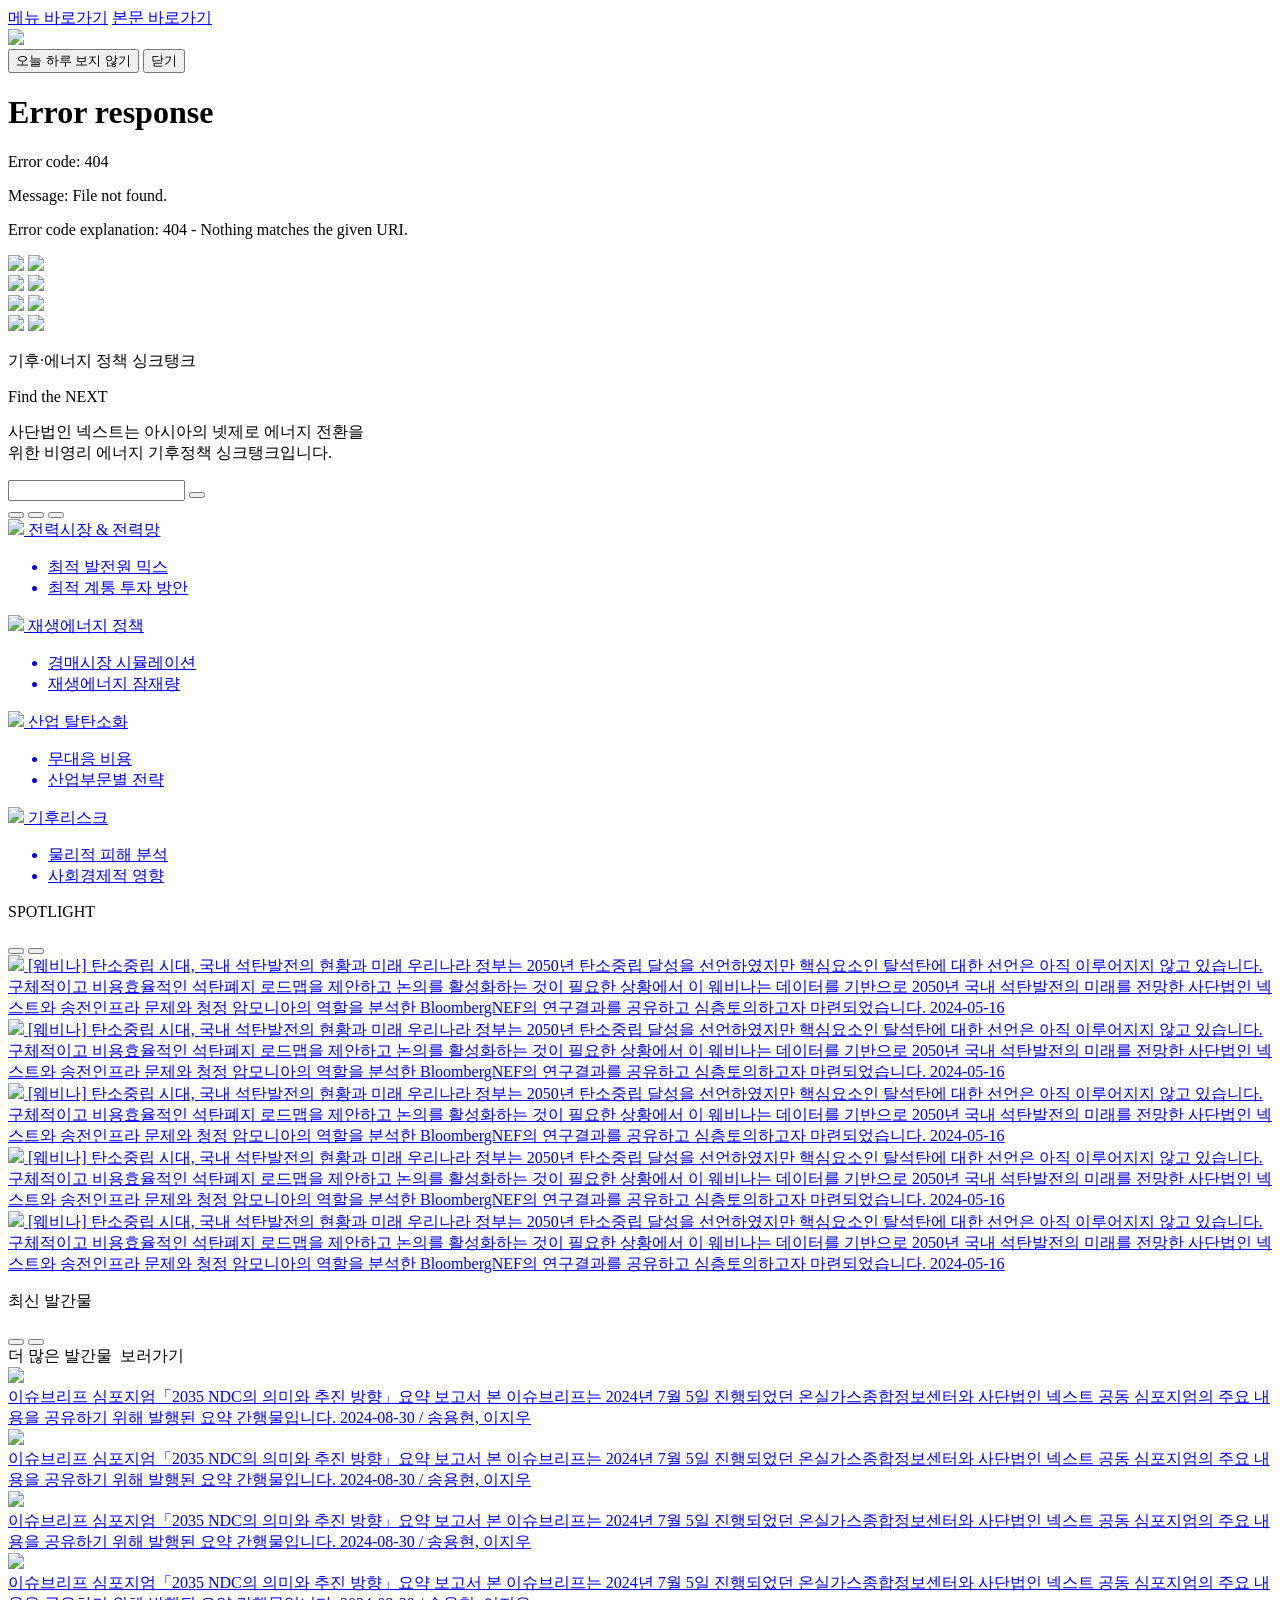
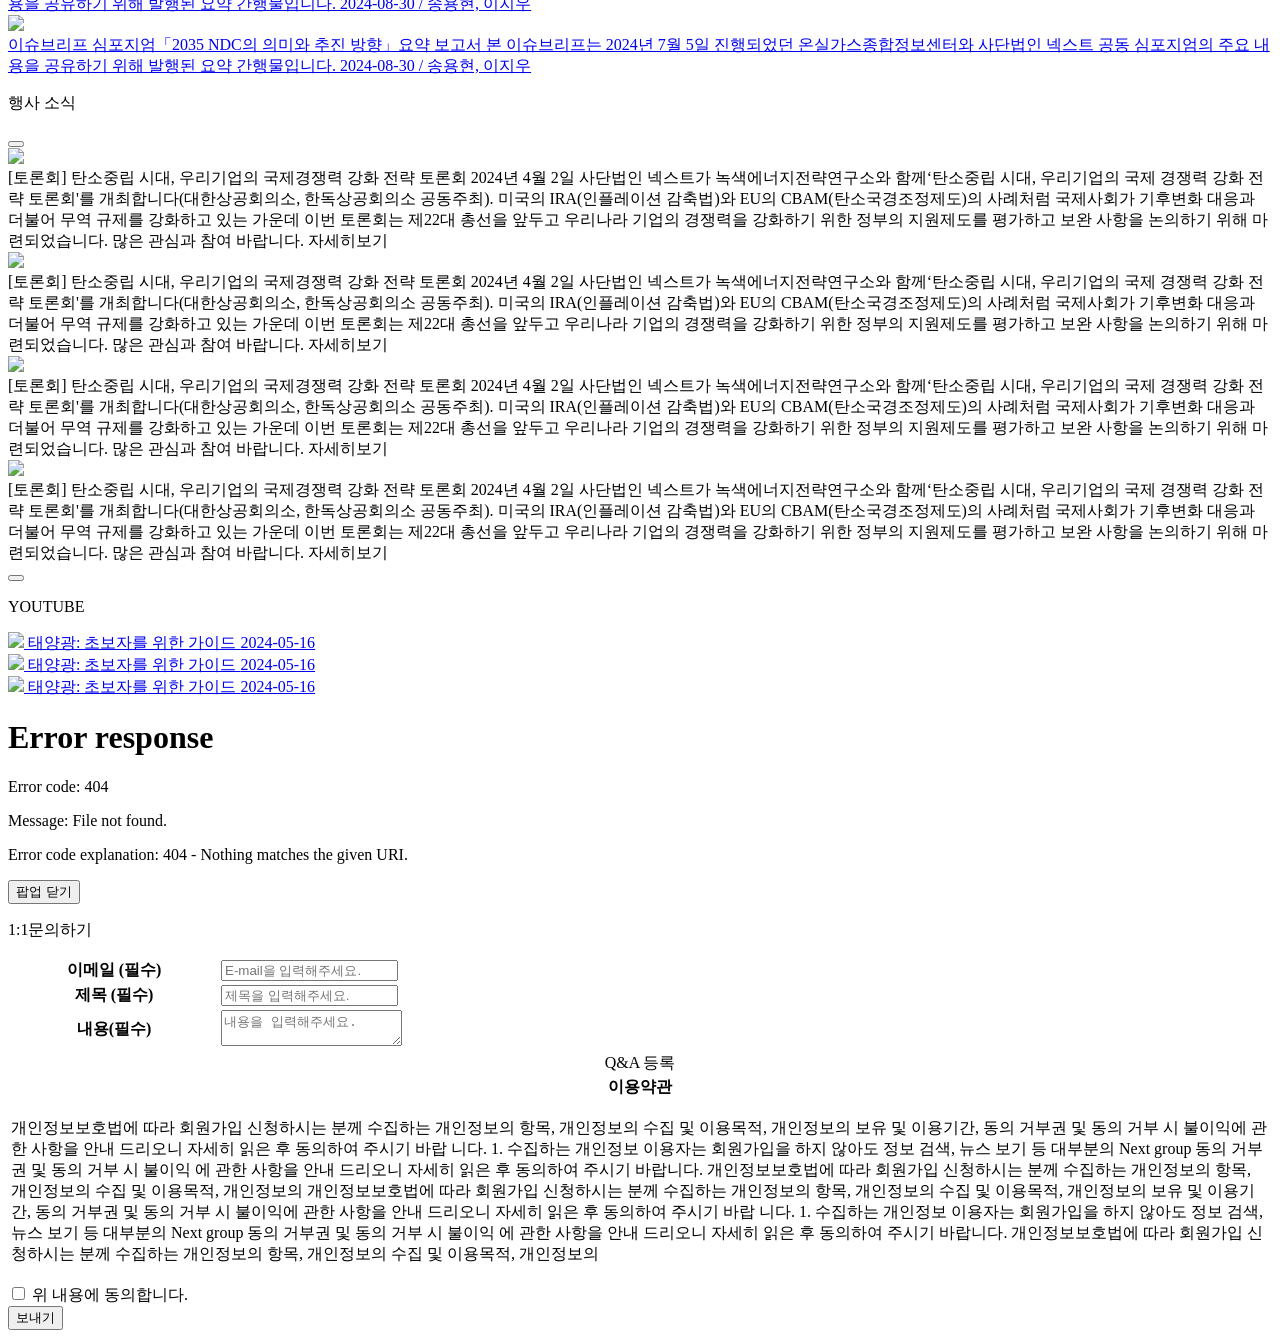
==== index.html @ f6d380c7 "스크립트 정리" ====
<!DOCTYPE html>
<html lang="ko">
<head>
    <meta charset="UTF-8">
    <meta http-equiv="X-UA-Compatible" content="IE=edge">
    <meta name="format-detection" content="telephone=no, email=no, address=no">
    <meta name="viewport" content="user-scalable=no, width=device-width, initial-scale=1.0">
    <title>용인문화원</title>
    <link type="text/css" rel="stylesheet" href="././resource/css/ux-common.css">
    
    
</head>
<body>
    <div class="wrap">
      <div class="bg"></div>
        <!-- skipNavigation -->
        <div id="skipNavigation" title="스킵내비게이션">
            <a href="#nav">메뉴 바로가기</a>
            <a href="#">본문 바로가기</a>
        </div>
        <!-- //skipNavigation -->



        <div class="main_popup">
            <div class="layer_cont">
              <div class="img-wrap">
                <a href="https://www.naver.com/" target="_blank">
                    <img src="./resource/image/main/main_pop.png">
                </a>
              </div>
              <div class="btn-wrap bg-white d-flex align-center justify-between">
                <!-- 오늘 하루 보지 않기 --->
                <button class="btn_today_close"><span>오늘 하루 보지 않기</span></button>
                
                <!-- 그냥 닫기 --->
                <button class="btn_close">닫기</button>
              </div>
            </div>
          </div>
        
        
       

        <!--//popup-->

        <!-- header -->
        <header class="header"></header>
        
        <!-- //header -->
        <!-- container -->
        <div class="container">
          
            <section class="main-sec se1">
                <div class="mainVisual">

                  <div class="mainSwiper swiper-container">
                    <div class="swiper-wrapper">
                        <div class="swiper-slide">
                          <span class="img-wrap">
                            <img class="pc cover" src="./resource/image/main/main_01.jpg">
                            <img class="mo cover" src="./resource/image/main/mo-main_01.jpg">
                          </span>
                        </div>
                        <div class="swiper-slide">
                          <span class="img-wrap">
                            <img class="pc cover" src="./resource/image/main/main_02.jpg">
                            <img class="mo cover" src="./resource/image/main/mo-main_02.jpg">
                          </span>
                        </div>
                        <div class="swiper-slide">
                          <span class="img-wrap">
                            <img class="pc cover" src="./resource/image/main/main_01.jpg">
                            <img class="mo cover" src="./resource/image/main/mo-main_01.jpg">
                          </span>
                        </div>
                        <div class="swiper-slide">
                          <span class="img-wrap">
                            <img class="pc cover" src="./resource/image/main/main_02.jpg">
                            <img class="mo cover" src="./resource/image/main/mo-main_02.jpg">
                          </span>
                        </div>
                    </div>
                    

                    <div class="searchANDcontrol">
                      <div class="inner">

                        <div class="txt-wrap">
                          <p class="sub-tit">기후·에너지 정책 싱크탱크</p>
                          <p class="tit">Find the NEXT</p>
                          <p class="txt">사단법인 넥스트는 아시아의 넷제로 에너지 전환을<br>
                            위한
                             비영리 에너지 기후정책 싱크탱크입니다.</p>
                        </div>


                        <div class="sch-bar">
                          <input type="text" class="search-input">
                          <button class="search-button"></button>
                        </div>

                        <div class="control-container">
                          <!-- Pagination Bullets -->
                          <div class="swiper-pagination"></div>

                          <button class="nav-button prev"></button>
                          <button class="play-pause-button"></button>
                          <button class="nav-button next"></button>
                        </div>
                      </div>
                    </div>

                    
                  </div>
        
                    <!-- //Swiper -->
                </div>

                <div class="se1__menu">
                  <div class="se1__menuSwiper swiper-container">
                    <div class="swiper-wrapper">
                        <div class="swiper-slide">
                          <a href="./sub/research/topic-power.html" class="item">
                            <span class="icon">
                              <img src="./resource/image/main/se1__menu01.svg">
                            </span>
                            <span class="txt">전력시장 & 전력망</span>
                            <ul class="tags">
                              <li>최적 발전원 믹스</li>
                              <li>최적 계통 투자 방안</li>
                            </ul>
                          </a>
                        </div>
                        <div class="swiper-slide">
                          <a href="./sub/research/topic-reprod.html" class="item">
                            <span class="icon">
                              <img src="./resource/image/main/se1__menu02.svg">
                            </span>
                            <span class="txt">재생에너지 정책</span>
                            <ul class="tags">
                              <li>경매시장 시뮬레이션</li>
                              <li>재생에너지 잠재량</li>
                            </ul>
                          </a>
                        </div>
                        <div class="swiper-slide">
                          <a href="./sub/research/topic-industry.html
                          " class="item">
                            <span class="icon">
                              <img src="./resource/image/main/se1__menu03.svg">
                            </span>
                            <span class="txt">산업 탈탄소화</span>
                            <ul class="tags">
                              <li>무대응 비용</li>
                              <li>산업부문별 전략</li>
                            </ul>
                          </a>
                        </div>
                        <div class="swiper-slide">
                          <a href="./sub/research/topic-climate.html" class="item">
                            <span class="icon">
                              <img src="./resource/image/main/se1__menu04.svg">
                            </span>
                            <span class="txt">기후리스크</span>
                            <ul class="tags">
                              <li>물리적 피해 분석</li>
                              <li>사회경제적 영향</li>
                            </ul>
                          </a>
                        </div>
                    </div>
                    <div class="swiper-pagination"></div>
                  </div>
                </div>

            </section>


            <section class="main-sec se2">
              <div class="se2__inner">
                <div class="se2__top">
                  <p class="tit">SPOTLIGHT</p>
                  <div class="btn_wrap">
                    <button class="nav-button prev"></button>
                    <button class="nav-button next"></button>
                  </div>
                </div>
                <div class="se2__bottom">
                  <div class="se2__bottomSwiper swiper-container">
                    <div class="swiper-wrapper">
                        <div class="swiper-slide">
                          <a href="javascript:void(0)" class="item">
                            <span class="img-wrap">
                              <img src="./resource/image/main/se3_bottomSwiper01.png">
                            </span>
                            <span class="tit">
                              [웨비나] 탄소중립 시대, 국내 석탄발전의 현황과 미래
                            </span>
                            <span class="txt">
                              우리나라 정부는 2050년 탄소중립 달성을 선언하였지만 핵심요소인 탈석탄에 대한 선언은 아직 이루어지지 않고 있습니다. 구체적이고 비용효율적인 석탄폐지 로드맵을 제안하고 논의를 활성화하는 것이 필요한 상황에서 이 웨비나는 데이터를 기반으로 2050년 국내 석탄발전의 미래를 전망한 사단법인 넥스트와 송전인프라 문제와 청정 암모니아의 역할을 분석한 BloombergNEF의 연구결과를 공유하고 심층토의하고자 마련되었습니다.
                            </span>
                            <span class="date">
                              2024-05-16
                            </span>
                          </a>
                        </div>
                        <div class="swiper-slide">
                          <a href="javascript:void(0)" class="item">
                            <span class="img-wrap">
                              <img src="./resource/image/main/se3_bottomSwiper02.png">
                            </span>
                            <span class="tit">
                              [웨비나] 탄소중립 시대, 국내 석탄발전의 현황과 미래
                            </span>
                            <span class="txt">
                              우리나라 정부는 2050년 탄소중립 달성을 선언하였지만 핵심요소인 탈석탄에 대한 선언은 아직 이루어지지 않고 있습니다. 구체적이고 비용효율적인 석탄폐지 로드맵을 제안하고 논의를 활성화하는 것이 필요한 상황에서 이 웨비나는 데이터를 기반으로 2050년 국내 석탄발전의 미래를 전망한 사단법인 넥스트와 송전인프라 문제와 청정 암모니아의 역할을 분석한 BloombergNEF의 연구결과를 공유하고 심층토의하고자 마련되었습니다.
                            </span>
                            <span class="date">
                              2024-05-16
                            </span>
                          </a>
                        </div>
                        <div class="swiper-slide">
                          <a href="javascript:void(0)" class="item">
                            <span class="img-wrap">
                              <img src="./resource/image/main/se3_bottomSwiper03.png">
                            </span>
                            <span class="tit">
                              [웨비나] 탄소중립 시대, 국내 석탄발전의 현황과 미래
                            </span>
                            <span class="txt">
                              우리나라 정부는 2050년 탄소중립 달성을 선언하였지만 핵심요소인 탈석탄에 대한 선언은 아직 이루어지지 않고 있습니다. 구체적이고 비용효율적인 석탄폐지 로드맵을 제안하고 논의를 활성화하는 것이 필요한 상황에서 이 웨비나는 데이터를 기반으로 2050년 국내 석탄발전의 미래를 전망한 사단법인 넥스트와 송전인프라 문제와 청정 암모니아의 역할을 분석한 BloombergNEF의 연구결과를 공유하고 심층토의하고자 마련되었습니다.
                            </span>
                            <span class="date">
                              2024-05-16
                            </span>
                          </a>
                        </div>
                        <div class="swiper-slide">
                          <a href="javascript:void(0)" class="item">
                            <span class="img-wrap">
                              <img src="./resource/image/main/se3_bottomSwiper04.png">
                            </span>
                            <span class="tit">
                              [웨비나] 탄소중립 시대, 국내 석탄발전의 현황과 미래
                            </span>
                            <span class="txt">
                              우리나라 정부는 2050년 탄소중립 달성을 선언하였지만 핵심요소인 탈석탄에 대한 선언은 아직 이루어지지 않고 있습니다. 구체적이고 비용효율적인 석탄폐지 로드맵을 제안하고 논의를 활성화하는 것이 필요한 상황에서 이 웨비나는 데이터를 기반으로 2050년 국내 석탄발전의 미래를 전망한 사단법인 넥스트와 송전인프라 문제와 청정 암모니아의 역할을 분석한 BloombergNEF의 연구결과를 공유하고 심층토의하고자 마련되었습니다.
                            </span>
                            <span class="date">
                              2024-05-16
                            </span>
                          </a>
                        </div>
                        <div class="swiper-slide">
                          <a href="javascript:void(0)" class="item">
                            <span class="img-wrap">
                              <img src="./resource/image/main/se3_bottomSwiper01.png">
                            </span>
                            <span class="tit">
                              [웨비나] 탄소중립 시대, 국내 석탄발전의 현황과 미래
                            </span>
                            <span class="txt">
                              우리나라 정부는 2050년 탄소중립 달성을 선언하였지만 핵심요소인 탈석탄에 대한 선언은 아직 이루어지지 않고 있습니다. 구체적이고 비용효율적인 석탄폐지 로드맵을 제안하고 논의를 활성화하는 것이 필요한 상황에서 이 웨비나는 데이터를 기반으로 2050년 국내 석탄발전의 미래를 전망한 사단법인 넥스트와 송전인프라 문제와 청정 암모니아의 역할을 분석한 BloombergNEF의 연구결과를 공유하고 심층토의하고자 마련되었습니다.
                            </span>
                            <span class="date">
                              2024-05-16
                            </span>
                          </a>
                        </div>
                    </div>
            
                    <!-- Pagination Bullets -->
                    <div class="swiper-scrollbar"></div>
                  </div>
                </div>
              </div>
            </section>

            
            <section class="main-sec se3">
              <div class="se3__inner">
                <div class="se3__left">
                  <p class="tit">최신 발간물</p>
                  <div class="btn_wrap">
                    <button class="nav-button prev"></button>
                    <button class="nav-button next"></button>
                  </div>
                  <a class="link">더 많은 발간물  보러가기</a>

                </div>
                <div class="se3__right">
                  <div class="se3__rightSwiper swiper-container">
                    <div class="swiper-wrapper">
                        <div class="swiper-slide">
                          <a href="javascript:void(0)" class="item">
                            <div class="swiper-left">
                              <span class="img-wrap">
                                <img src="resource/image/main/se2_rightSwiper01.png">
                              </span>
                            </div>
                            <div class="swiper-right">
                              <span class="cate">이슈브리프</span>
                              <span class="tit">심포지엄「2035 NDC의 의미와 추진 방향」요약 보고서</span>
                              <span class="txt">본 이슈브리프는 2024년 7월 5일 진행되었던 온실가스종합정보센터와 사단법인 넥스트 공동 심포지엄의 주요 내용을 공유하기 위해 발행된 요약 간행물입니다.</span>
                              <span class="date">2024-08-30 / 송용현, 이지우</span>
                            </div>
                          </a>
                        </div>
                        <div class="swiper-slide">
                          <a href="javascript:void(0)" class="item">
                            <div class="swiper-left">
                              <span class="img-wrap">
                                <img src="./resource/image/main/se2_rightSwiper02.png">
                              </span>
                            </div>
                            <div class="swiper-right">
                              <span class="cate">이슈브리프</span>
                              <span class="tit">심포지엄「2035 NDC의 의미와 추진 방향」요약 보고서</span>
                              <span class="txt">본 이슈브리프는 2024년 7월 5일 진행되었던 온실가스종합정보센터와 사단법인 넥스트 공동 심포지엄의 주요 내용을 공유하기 위해 발행된 요약 간행물입니다.</span>
                              <span class="date">2024-08-30 / 송용현, 이지우</span>
                            </div>
                          </a>
                        </div>
                        <div class="swiper-slide">
                          <a href="javascript:void(0)" class="item">
                            <div class="swiper-left">
                              <span class="img-wrap">
                                <img src="./resource/image/main/se2_rightSwiper03.png">
                              </span>
                            </div>
                            <div class="swiper-right">
                              <span class="cate">이슈브리프</span>
                              <span class="tit">심포지엄「2035 NDC의 의미와 추진 방향」요약 보고서</span>
                              <span class="txt">본 이슈브리프는 2024년 7월 5일 진행되었던 온실가스종합정보센터와 사단법인 넥스트 공동 심포지엄의 주요 내용을 공유하기 위해 발행된 요약 간행물입니다.</span>
                              <span class="date">2024-08-30 / 송용현, 이지우</span>
                            </div>
                          </a>
                        </div>
                        <div class="swiper-slide">
                          <a href="javascript:void(0)" class="item">
                            <div class="swiper-left">
                              <span class="img-wrap">
                                <img src="./resource/image/main/se2_rightSwiper01.png">
                              </span>
                            </div>
                            <div class="swiper-right">
                              <span class="cate">이슈브리프</span>
                              <span class="tit">심포지엄「2035 NDC의 의미와 추진 방향」요약 보고서</span>
                              <span class="txt">본 이슈브리프는 2024년 7월 5일 진행되었던 온실가스종합정보센터와 사단법인 넥스트 공동 심포지엄의 주요 내용을 공유하기 위해 발행된 요약 간행물입니다.</span>
                              <span class="date">2024-08-30 / 송용현, 이지우</span>
                            </div>
                          </a>
                        </div>
                        <div class="swiper-slide">
                          <a href="javascript:void(0)" class="item">
                            <div class="swiper-left">
                              <span class="img-wrap">
                                <img src="./resource/image/main/se2_rightSwiper02.png">
                              </span>
                            </div>
                            <div class="swiper-right">
                              <span class="cate">이슈브리프</span>
                              <span class="tit">심포지엄「2035 NDC의 의미와 추진 방향」요약 보고서</span>
                              <span class="txt">본 이슈브리프는 2024년 7월 5일 진행되었던 온실가스종합정보센터와 사단법인 넥스트 공동 심포지엄의 주요 내용을 공유하기 위해 발행된 요약 간행물입니다.</span>
                              <span class="date">2024-08-30 / 송용현, 이지우</span>
                            </div>
                          </a>
                        </div>
                    </div>
            
                    <!-- Pagination Bullets -->
                    <div class="swiper-pagination"></div>
            
                    
                    
                  </div>
                </div>
              </div>
            </section>

            

            <section class="main-sec se4">
              <div class="se4__inner">
                <div class="se4__top">
                  <p class="tit">행사 소식</p>
                </div>
                <div class="se4__bottom">
                  <button class="nav-button prev"></button>
                  <div class="se4__bottomSwiper swiper-container">
                    <div class="swiper-wrapper">
                        <div class="swiper-slide">
                          <div class="swiper-left">
                            <span class="img-wrap">
                              <img src="./resource/image/main/se4_leftSwiper01.png">
                            </span>
                          </div>
                          <div class="swiper-right">
                            <a>
                              <span class="tit">
                                [토론회] 탄소중립 시대, 우리기업의 국제경쟁력 강화 전략 토론회
                              </span>
                              <span class="txt">
                                2024년 4월 2일 사단법인 넥스트가 녹색에너지전략연구소와 
    함께‘탄소중립 시대, 우리기업의 국제 경쟁력 강화 전략 토론회'를 개최합니다(대한상공회의소, 한독상공회의소 공동주최). 미국의 IRA(인플레이션 감축법)와 EU의 CBAM(탄소국경조정제도)의 사례처럼 국제사회가 기후변화 대응과 더불어 무역 규제를 강화하고 있는 가운데 이번 토론회는 제22대 총선을 앞두고 우리나라 기업의 경쟁력을 강화하기 위한 정부의 지원제도를 평가하고 보완 사항을 논의하기 위해 마련되었습니다. 많은 관심과 참여 바랍니다.
                              </span>
                              <span class="link">
                                자세히보기
                              </span>
                            </a>
                          </div>
                        </div>
                        <div class="swiper-slide">
                          <div class="swiper-left">
                            <span class="img-wrap">
                              <img src="./resource/image/main/se4_leftSwiper01.png">
                            </span>
                          </div>
                          <div class="swiper-right">
                            <a>
                              <span class="tit">
                                [토론회] 탄소중립 시대, 우리기업의 국제경쟁력 강화 전략 토론회
                              </span>
                              <span class="txt">
                                2024년 4월 2일 사단법인 넥스트가 녹색에너지전략연구소와 
    함께‘탄소중립 시대, 우리기업의 국제 경쟁력 강화 전략 토론회'를 개최합니다(대한상공회의소, 한독상공회의소 공동주최). 미국의 IRA(인플레이션 감축법)와 EU의 CBAM(탄소국경조정제도)의 사례처럼 국제사회가 기후변화 대응과 더불어 무역 규제를 강화하고 있는 가운데 이번 토론회는 제22대 총선을 앞두고 우리나라 기업의 경쟁력을 강화하기 위한 정부의 지원제도를 평가하고 보완 사항을 논의하기 위해 마련되었습니다. 많은 관심과 참여 바랍니다.
                              </span>
                              <span class="link">
                                자세히보기
                              </span>
                            </a>
                          </div>
                        </div>
                        <div class="swiper-slide">
                          <div class="swiper-left">
                            <span class="img-wrap">
                              <img src="./resource/image/main/se4_leftSwiper01.png">
                            </span>
                          </div>
                          <div class="swiper-right">
                            <a>
                              <span class="tit">
                                [토론회] 탄소중립 시대, 우리기업의 국제경쟁력 강화 전략 토론회
                              </span>
                              <span class="txt">
                                2024년 4월 2일 사단법인 넥스트가 녹색에너지전략연구소와 
    함께‘탄소중립 시대, 우리기업의 국제 경쟁력 강화 전략 토론회'를 개최합니다(대한상공회의소, 한독상공회의소 공동주최). 미국의 IRA(인플레이션 감축법)와 EU의 CBAM(탄소국경조정제도)의 사례처럼 국제사회가 기후변화 대응과 더불어 무역 규제를 강화하고 있는 가운데 이번 토론회는 제22대 총선을 앞두고 우리나라 기업의 경쟁력을 강화하기 위한 정부의 지원제도를 평가하고 보완 사항을 논의하기 위해 마련되었습니다. 많은 관심과 참여 바랍니다.
                              </span>
                              <span class="link">
                                자세히보기
                              </span>
                            </a>
                          </div>
                        </div>
                        <div class="swiper-slide">
                          <div class="swiper-left">
                            <span class="img-wrap">
                              <img src="./resource/image/main/se4_leftSwiper01.png">
                            </span>
                          </div>
                          <div class="swiper-right">
                            <a>
                              <span class="tit">
                                [토론회] 탄소중립 시대, 우리기업의 국제경쟁력 강화 전략 토론회
                              </span>
                              <span class="txt">
                                2024년 4월 2일 사단법인 넥스트가 녹색에너지전략연구소와 
    함께‘탄소중립 시대, 우리기업의 국제 경쟁력 강화 전략 토론회'를 개최합니다(대한상공회의소, 한독상공회의소 공동주최). 미국의 IRA(인플레이션 감축법)와 EU의 CBAM(탄소국경조정제도)의 사례처럼 국제사회가 기후변화 대응과 더불어 무역 규제를 강화하고 있는 가운데 이번 토론회는 제22대 총선을 앞두고 우리나라 기업의 경쟁력을 강화하기 위한 정부의 지원제도를 평가하고 보완 사항을 논의하기 위해 마련되었습니다. 많은 관심과 참여 바랍니다.
                              </span>
                              <span class="link">
                                자세히보기
                              </span>
                            </a>
                          </div>
                        </div>
                        
                    </div>
                    <div class="swiper-pagination"></div>
                  </div>
                  <button class="nav-button next"></button>
                </div>
              </div>
            </section>


            <section class="main-sec se5">
              <div class="se5__inner">
                <div class="se5__top">
                  <p class="tit">YOUTUBE</p>
                </div>
                <div class="se5__bottom">
                  <div class="se5__bottomSwiper swiper-container">
                    <div class="swiper-wrapper">
                        <div class="swiper-slide">
                          <a href="javascript:void(0)" class="item">
                            <span class="img-wrap">
                              <img src="./resource/image/main/se5_bottomSwiper01.png">
                            </span>
                            <span class="tit">
                              태양광: 초보자를 위한 가이드
                            </span>
                            <span class="date">
                              2024-05-16
                            </span>
                          </a>
                        </div>
                        <div class="swiper-slide">
                          <a href="javascript:void(0)" class="item">
                            <span class="img-wrap">
                              <img src="./resource/image/main/se5_bottomSwiper02.png">
                            </span>
                            <span class="tit">
                              태양광: 초보자를 위한 가이드
                            </span>
                            <span class="date">
                              2024-05-16
                            </span>
                          </a>
                        </div>
                        <div class="swiper-slide">
                          <a href="javascript:void(0)" class="item">
                            <span class="img-wrap">
                              <img src="./resource/image/main/se5_bottomSwiper03.png">
                            </span>
                            <span class="tit">
                              태양광: 초보자를 위한 가이드
                            </span>
                            <span class="date">
                              2024-05-16
                            </span>
                          </a>
                        </div>
                    </div>
                    <div class="swiper-pagination"></div>
                  </div>
                </div>
              </div>
            </section>


        </div>


        
        <!-- //container -->
        <!-- footer -->
        <footer class="footer"></footer>
        
        <!-- //footer -->

        


        <!-- layer -->
        <div class="pop-wrap">
            <div class="pop-bg"></div>
            <div class="pop-cont abstract_wrap">
                <div class="abstract_cont contact" id="contact-pop">
                    <div class="abstract_cont__inner">
                        <div class="btn-wrap close d-flex justify-end">
                            <button title="팝업 닫기  " type="button"><span class="hidden">팝업 닫기</span></button>
                        </div>
                        <p class="popTit">1:1문의하기</p>
                        
                        <div class="detail-table detail-table--write table-glass table-height--43">
                            <table>
                              <colgroup>
                                <col style="width:13rem">
                                <col style="width:auto">
                              </colgroup>
                              <tbody>
                                
                                <tr>
                                  <th>이메일
                                    <span class="ui-require"><span class="for-a11y">(필수)</span></span>
                                  </th>
                                  <td>
                                    <div class="ui-input-block">
                                        <input type="text" class="ui-input input-height-43 input-width-full" title="이메일" placeholder="E-mail을 입력해주세요.">
                                      </div>
                                  </td>
                                </tr>
                                <tr>
                                  <th>제목
                                    <span class="ui-require"><span class="for-a11y">(필수)</span></span>
                                  </th>
                                  <td>
                                    <div class="ui-input-block">
                                        <input type="text" class="ui-input input-height-43 input-width-full" title="제목" placeholder="제목을 입력해주세요.">
                                      </div>
                                  </td>
                                </tr>
                                
                                <tr>
                                  <th>내용<span class="ui-require"><span class="for-a11y">(필수)</span></span></th>
                                  <td>
                                    <div class="ui-input-block">
                                      <textarea class="ui-input input-height-190 input-width-full" title="내용" placeholder="내용을 입력해주세요."></textarea>
                                    </div>
                                  </td>
                                </tr>
                                
                              </tbody>
                            </table>
                          </div>


                          <div class="detail-table detail-table--explan table-glass">
                            <table>
                              <caption>Q&amp;A 등록</caption>
                              <colgroup>
                                  <col class="ver-th">
                              </colgroup>
                
                              <tbody>
                                    <tr>
                                        <th>이용약관</th>
                                    </tr>
                                  <tr>
                                      
                                      <td>
                                        <div class="y-scroll ui-scroller">
                                            <p class="txt">
                                                <span>
                                                개인정보보호법에 따라 회원가입 신청하시는 분께 수집하는 개인정보의 항목, 개인정보의 수집 및 이용목적, 개인정보의
                                                보유 및 이용기간, 동의 거부권 및 동의 거부 시 불이익에 관한 사항을 안내 드리오니 자세히 읽은 후 동의하여 주시기 바랍
                                                니다.</span>
                                                
                                                <span>
                                                1. 수집하는 개인정보
                                                이용자는 회원가입을 하지 않아도 정보 검색, 뉴스 보기 등 대부분의 Next group 동의 거부권 및 동의 거부 시 불이익
                                                에 관한 사항을 안내 드리오니 자세히 읽은 후 동의하여 주시기 바랍니다.</span>
                                                
                                                <span>
                                                개인정보보호법에 따라 회원가입 신청하시는 분께 수집하는 개인정보의 항목, 개인정보의 수집 및 이용목적, 개인정보의
                                                </span>
                                                <span>
                                                개인정보보호법에 따라 회원가입 신청하시는 분께 수집하는 개인정보의 항목, 개인정보의 수집 및 이용목적, 개인정보의
                                                보유 및 이용기간, 동의 거부권 및 동의 거부 시 불이익에 관한 사항을 안내 드리오니 자세히 읽은 후 동의하여 주시기 바랍
                                                니다.</span>
                                                
                                                <span>
                                                1. 수집하는 개인정보
                                                이용자는 회원가입을 하지 않아도 정보 검색, 뉴스 보기 등 대부분의 Next group 동의 거부권 및 동의 거부 시 불이익
                                                에 관한 사항을 안내 드리오니 자세히 읽은 후 동의하여 주시기 바랍니다.</span>

                                                <span>
                                                개인정보보호법에 따라 회원가입 신청하시는 분께 수집하는 개인정보의 항목, 개인정보의 수집 및 이용목적, 개인정보의
                                                </span>
                                            </p>
                                          </div>
                                        </td>
                                  </tr>
                              </tbody>
                          </table>
                          </div>

                          <div class="ui-form agree-wrap">
                            <div class="ui-checkbox-block-wrap">
                              <div class="ui-checkbox-block justify-center">
                                <input type="checkbox" class="ui-checkbox" id="checkbox1">
                                <label for="checkbox1" class="ui-label">
                                  <span class="ui-label__text">위 내용에 동의합니다.</span>
                                </label>
                              </div>
                            </div>
                            
                          </div>
                        
                        <div class="btn-wrap btn-wrap--center">
                            <button type="button" class="btn btn-send popup if-check bg-white border-black">보내기</button>
                        </div>


                    </div>
                </div>
            </div>
        </div>
        <!-- //layer -->

    </div>

</body>

<script type="text/javascript" src="././resource/js/jquery-1.12.4.min.js"></script>
<script type="text/javascript" src="././resource/js/simpleBar.js"></script>
<script type="text/javascript" src="././resource/js/swiper.min.js"></script>
<script type="text/javascript" src="././resource/js/common.js"></script>




</html>
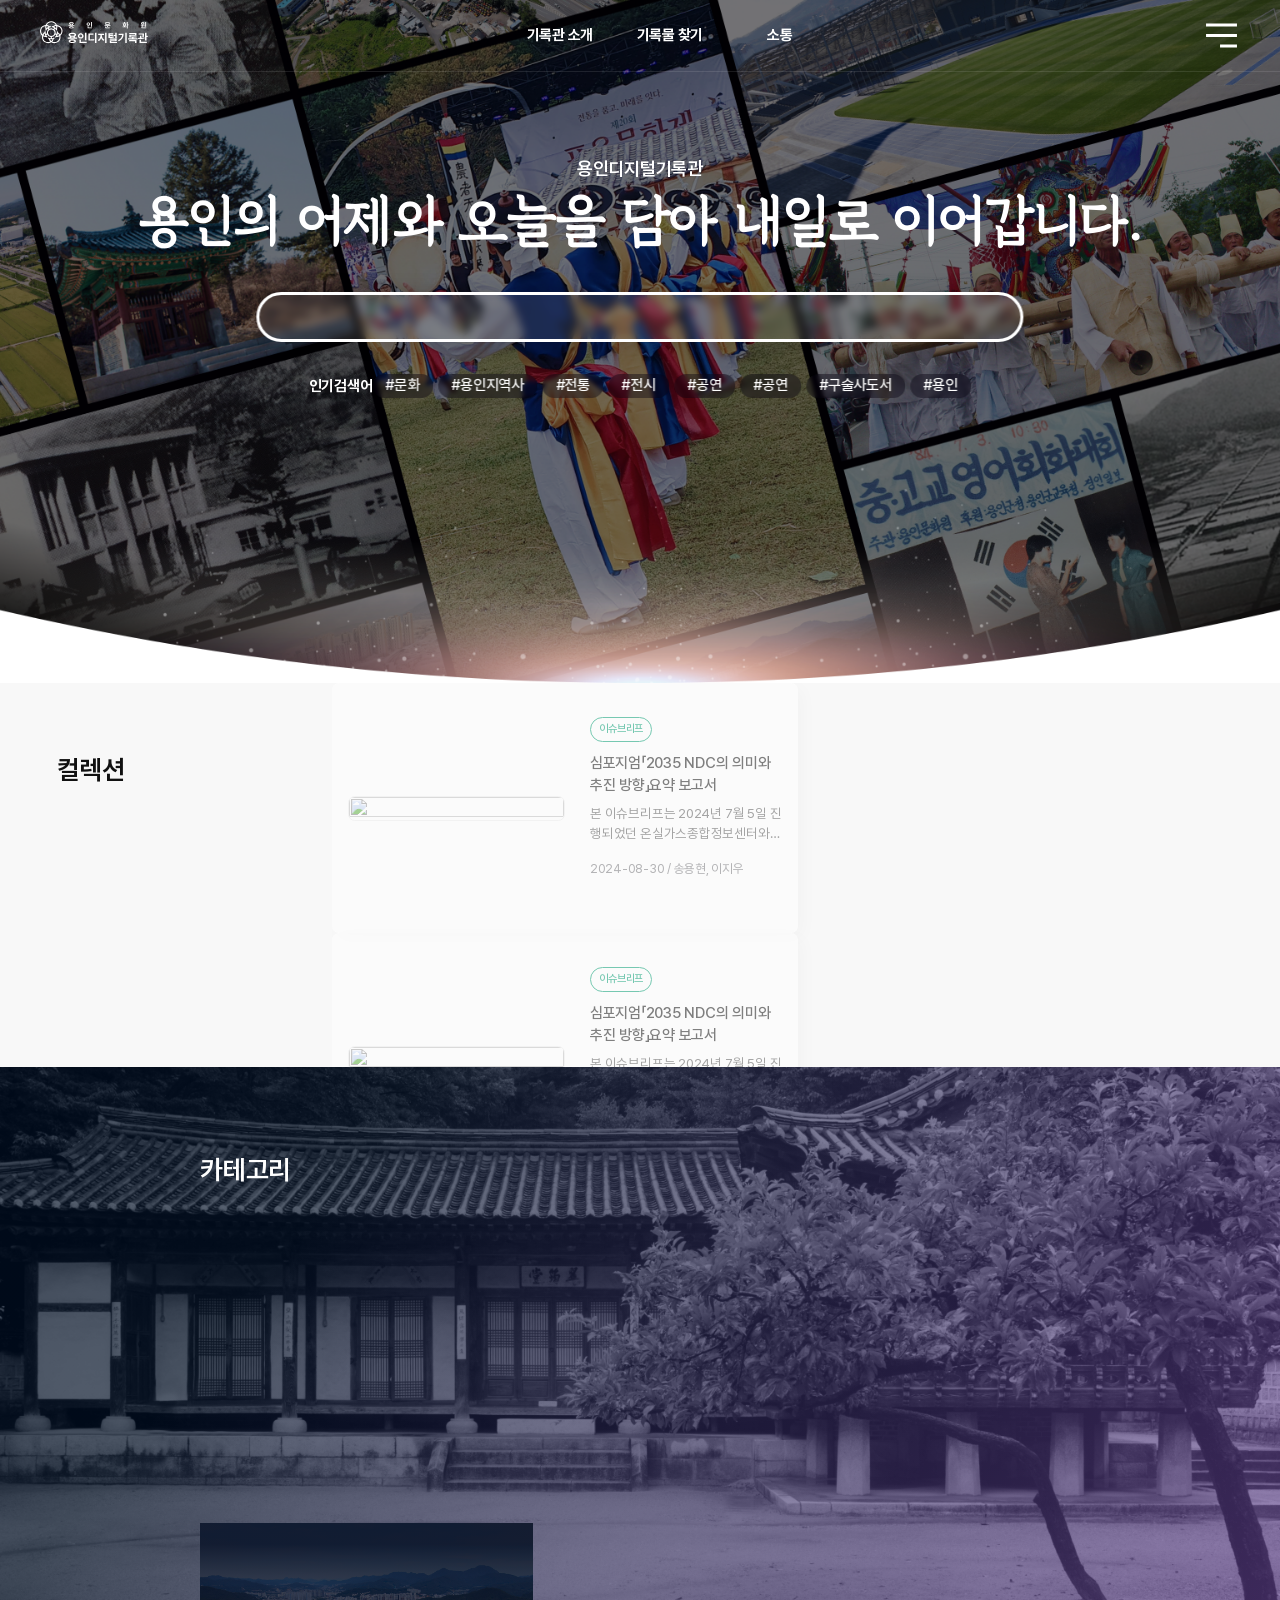
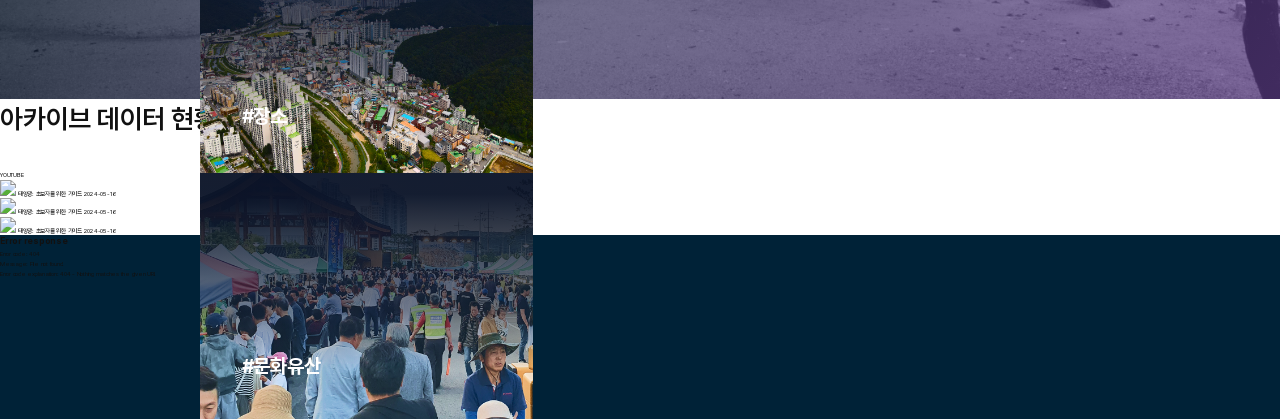
==== commit 426416e4: "test" ====
--- a/index.html
+++ b/index.html
@@ -6,7 +6,7 @@
     <meta name="format-detection" content="telephone=no, email=no, address=no">
     <meta name="viewport" content="user-scalable=no, width=device-width, initial-scale=1.0">
     <title>용인문화원</title>
-    <link type="text/css" rel="stylesheet" href="././resource/css/ux-common.css">
+    <link type="text/css" rel="stylesheet" href="././resource/css/base.css">
     
     
 </head>
@@ -53,245 +53,47 @@
           
             <section class="main-sec se1">
                 <div class="mainVisual">
-
-                  <div class="mainSwiper swiper-container">
-                    <div class="swiper-wrapper">
-                        <div class="swiper-slide">
-                          <span class="img-wrap">
-                            <img class="pc cover" src="./resource/image/main/main_01.jpg">
-                            <img class="mo cover" src="./resource/image/main/mo-main_01.jpg">
-                          </span>
-                        </div>
-                        <div class="swiper-slide">
-                          <span class="img-wrap">
-                            <img class="pc cover" src="./resource/image/main/main_02.jpg">
-                            <img class="mo cover" src="./resource/image/main/mo-main_02.jpg">
-                          </span>
-                        </div>
-                        <div class="swiper-slide">
-                          <span class="img-wrap">
-                            <img class="pc cover" src="./resource/image/main/main_01.jpg">
-                            <img class="mo cover" src="./resource/image/main/mo-main_01.jpg">
-                          </span>
-                        </div>
-                        <div class="swiper-slide">
-                          <span class="img-wrap">
-                            <img class="pc cover" src="./resource/image/main/main_02.jpg">
-                            <img class="mo cover" src="./resource/image/main/mo-main_02.jpg">
-                          </span>
-                        </div>
-                    </div>
-                    
-
-                    <div class="searchANDcontrol">
-                      <div class="inner">
-
-                        <div class="txt-wrap">
-                          <p class="sub-tit">기후·에너지 정책 싱크탱크</p>
-                          <p class="tit">Find the NEXT</p>
-                          <p class="txt">사단법인 넥스트는 아시아의 넷제로 에너지 전환을<br>
-                            위한
-                             비영리 에너지 기후정책 싱크탱크입니다.</p>
-                        </div>
-
-
-                        <div class="sch-bar">
-                          <input type="text" class="search-input">
-                          <button class="search-button"></button>
-                        </div>
-
-                        <div class="control-container">
-                          <!-- Pagination Bullets -->
-                          <div class="swiper-pagination"></div>
-
-                          <button class="nav-button prev"></button>
-                          <button class="play-pause-button"></button>
-                          <button class="nav-button next"></button>
-                        </div>
-                      </div>
-                    </div>
-
-                    
+                  <span class="img-wrap">
+                    <img class="cover" src="./resource/image/main/main_visual.png">
+                  </span>
+                  <div class="info-area">
+                    <div class="txt-wrap">
+                      <p class="tit">용인디지털기록관</p>
+                      <p class="txt">용인의 어제와 오늘을 담아 내일로 이어갑니다.</p>
+                    </div>
+                    <div class="sch-bar">
+                      <input type="text" class="search-input">
+                      <button class="search-button"></button>
+                    </div>
+                    <div class="tag-wrap">
+                      <p class="tit">인기검색어</p>
+                      <ul class="tags">
+                        <li><a href="javascript:void(0)">문화</a></li>
+                        <li><a href="javascript:void(0)">용인지역사</a></li>
+                        <li><a href="javascript:void(0)">전통</a></li>
+                        <li><a href="javascript:void(0)">전시</a></li>
+                        <li><a href="javascript:void(0)">공연</a></li>
+                        <li><a href="javascript:void(0)">공연</a></li>
+                        <li><a href="javascript:void(0)">구술사도서</a></li>
+                        <li><a href="javascript:void(0)">용인</a></li>
+                      </ul>
+                    </div>
                   </div>
-        
-                    <!-- //Swiper -->
-                </div>
-
-                <div class="se1__menu">
-                  <div class="se1__menuSwiper swiper-container">
-                    <div class="swiper-wrapper">
-                        <div class="swiper-slide">
-                          <a href="./sub/research/topic-power.html" class="item">
-                            <span class="icon">
-                              <img src="./resource/image/main/se1__menu01.svg">
-                            </span>
-                            <span class="txt">전력시장 & 전력망</span>
-                            <ul class="tags">
-                              <li>최적 발전원 믹스</li>
-                              <li>최적 계통 투자 방안</li>
-                            </ul>
-                          </a>
-                        </div>
-                        <div class="swiper-slide">
-                          <a href="./sub/research/topic-reprod.html" class="item">
-                            <span class="icon">
-                              <img src="./resource/image/main/se1__menu02.svg">
-                            </span>
-                            <span class="txt">재생에너지 정책</span>
-                            <ul class="tags">
-                              <li>경매시장 시뮬레이션</li>
-                              <li>재생에너지 잠재량</li>
-                            </ul>
-                          </a>
-                        </div>
-                        <div class="swiper-slide">
-                          <a href="./sub/research/topic-industry.html
-                          " class="item">
-                            <span class="icon">
-                              <img src="./resource/image/main/se1__menu03.svg">
-                            </span>
-                            <span class="txt">산업 탈탄소화</span>
-                            <ul class="tags">
-                              <li>무대응 비용</li>
-                              <li>산업부문별 전략</li>
-                            </ul>
-                          </a>
-                        </div>
-                        <div class="swiper-slide">
-                          <a href="./sub/research/topic-climate.html" class="item">
-                            <span class="icon">
-                              <img src="./resource/image/main/se1__menu04.svg">
-                            </span>
-                            <span class="txt">기후리스크</span>
-                            <ul class="tags">
-                              <li>물리적 피해 분석</li>
-                              <li>사회경제적 영향</li>
-                            </ul>
-                          </a>
-                        </div>
-                    </div>
-                    <div class="swiper-pagination"></div>
-                  </div>
-                </div>
-
+                </div>
             </section>
 
 
             <section class="main-sec se2">
               <div class="se2__inner">
-                <div class="se2__top">
-                  <p class="tit">SPOTLIGHT</p>
+                <div class="se2__left">
+                  <p class="sec-tit">컬렉션</p>
                   <div class="btn_wrap">
                     <button class="nav-button prev"></button>
                     <button class="nav-button next"></button>
                   </div>
                 </div>
-                <div class="se2__bottom">
-                  <div class="se2__bottomSwiper swiper-container">
-                    <div class="swiper-wrapper">
-                        <div class="swiper-slide">
-                          <a href="javascript:void(0)" class="item">
-                            <span class="img-wrap">
-                              <img src="./resource/image/main/se3_bottomSwiper01.png">
-                            </span>
-                            <span class="tit">
-                              [웨비나] 탄소중립 시대, 국내 석탄발전의 현황과 미래
-                            </span>
-                            <span class="txt">
-                              우리나라 정부는 2050년 탄소중립 달성을 선언하였지만 핵심요소인 탈석탄에 대한 선언은 아직 이루어지지 않고 있습니다. 구체적이고 비용효율적인 석탄폐지 로드맵을 제안하고 논의를 활성화하는 것이 필요한 상황에서 이 웨비나는 데이터를 기반으로 2050년 국내 석탄발전의 미래를 전망한 사단법인 넥스트와 송전인프라 문제와 청정 암모니아의 역할을 분석한 BloombergNEF의 연구결과를 공유하고 심층토의하고자 마련되었습니다.
-                            </span>
-                            <span class="date">
-                              2024-05-16
-                            </span>
-                          </a>
-                        </div>
-                        <div class="swiper-slide">
-                          <a href="javascript:void(0)" class="item">
-                            <span class="img-wrap">
-                              <img src="./resource/image/main/se3_bottomSwiper02.png">
-                            </span>
-                            <span class="tit">
-                              [웨비나] 탄소중립 시대, 국내 석탄발전의 현황과 미래
-                            </span>
-                            <span class="txt">
-                              우리나라 정부는 2050년 탄소중립 달성을 선언하였지만 핵심요소인 탈석탄에 대한 선언은 아직 이루어지지 않고 있습니다. 구체적이고 비용효율적인 석탄폐지 로드맵을 제안하고 논의를 활성화하는 것이 필요한 상황에서 이 웨비나는 데이터를 기반으로 2050년 국내 석탄발전의 미래를 전망한 사단법인 넥스트와 송전인프라 문제와 청정 암모니아의 역할을 분석한 BloombergNEF의 연구결과를 공유하고 심층토의하고자 마련되었습니다.
-                            </span>
-                            <span class="date">
-                              2024-05-16
-                            </span>
-                          </a>
-                        </div>
-                        <div class="swiper-slide">
-                          <a href="javascript:void(0)" class="item">
-                            <span class="img-wrap">
-                              <img src="./resource/image/main/se3_bottomSwiper03.png">
-                            </span>
-                            <span class="tit">
-                              [웨비나] 탄소중립 시대, 국내 석탄발전의 현황과 미래
-                            </span>
-                            <span class="txt">
-                              우리나라 정부는 2050년 탄소중립 달성을 선언하였지만 핵심요소인 탈석탄에 대한 선언은 아직 이루어지지 않고 있습니다. 구체적이고 비용효율적인 석탄폐지 로드맵을 제안하고 논의를 활성화하는 것이 필요한 상황에서 이 웨비나는 데이터를 기반으로 2050년 국내 석탄발전의 미래를 전망한 사단법인 넥스트와 송전인프라 문제와 청정 암모니아의 역할을 분석한 BloombergNEF의 연구결과를 공유하고 심층토의하고자 마련되었습니다.
-                            </span>
-                            <span class="date">
-                              2024-05-16
-                            </span>
-                          </a>
-                        </div>
-                        <div class="swiper-slide">
-                          <a href="javascript:void(0)" class="item">
-                            <span class="img-wrap">
-                              <img src="./resource/image/main/se3_bottomSwiper04.png">
-                            </span>
-                            <span class="tit">
-                              [웨비나] 탄소중립 시대, 국내 석탄발전의 현황과 미래
-                            </span>
-                            <span class="txt">
-                              우리나라 정부는 2050년 탄소중립 달성을 선언하였지만 핵심요소인 탈석탄에 대한 선언은 아직 이루어지지 않고 있습니다. 구체적이고 비용효율적인 석탄폐지 로드맵을 제안하고 논의를 활성화하는 것이 필요한 상황에서 이 웨비나는 데이터를 기반으로 2050년 국내 석탄발전의 미래를 전망한 사단법인 넥스트와 송전인프라 문제와 청정 암모니아의 역할을 분석한 BloombergNEF의 연구결과를 공유하고 심층토의하고자 마련되었습니다.
-                            </span>
-                            <span class="date">
-                              2024-05-16
-                            </span>
-                          </a>
-                        </div>
-                        <div class="swiper-slide">
-                          <a href="javascript:void(0)" class="item">
-                            <span class="img-wrap">
-                              <img src="./resource/image/main/se3_bottomSwiper01.png">
-                            </span>
-                            <span class="tit">
-                              [웨비나] 탄소중립 시대, 국내 석탄발전의 현황과 미래
-                            </span>
-                            <span class="txt">
-                              우리나라 정부는 2050년 탄소중립 달성을 선언하였지만 핵심요소인 탈석탄에 대한 선언은 아직 이루어지지 않고 있습니다. 구체적이고 비용효율적인 석탄폐지 로드맵을 제안하고 논의를 활성화하는 것이 필요한 상황에서 이 웨비나는 데이터를 기반으로 2050년 국내 석탄발전의 미래를 전망한 사단법인 넥스트와 송전인프라 문제와 청정 암모니아의 역할을 분석한 BloombergNEF의 연구결과를 공유하고 심층토의하고자 마련되었습니다.
-                            </span>
-                            <span class="date">
-                              2024-05-16
-                            </span>
-                          </a>
-                        </div>
-                    </div>
-            
-                    <!-- Pagination Bullets -->
-                    <div class="swiper-scrollbar"></div>
-                  </div>
-                </div>
-              </div>
-            </section>
-
-            
-            <section class="main-sec se3">
-              <div class="se3__inner">
-                <div class="se3__left">
-                  <p class="tit">최신 발간물</p>
-                  <div class="btn_wrap">
-                    <button class="nav-button prev"></button>
-                    <button class="nav-button next"></button>
-                  </div>
-                  <a class="link">더 많은 발간물  보러가기</a>
-
-                </div>
-                <div class="se3__right">
-                  <div class="se3__rightSwiper swiper-container">
+                <div class="se2__right">
+                  <div class="se2__rightSwiper swiper-container">
                     <div class="swiper-wrapper">
                         <div class="swiper-slide">
                           <a href="javascript:void(0)" class="item">
@@ -381,105 +183,125 @@
             </section>
 
             
+            <section class="main-sec se3">
+              <div class="se3__inner">
+                <div class="se3__back">
+                  <span class="img-wrap">
+                    <img class="cover" src="./resource/image/main/se3__back.jpg">
+                  </span>
+                </div>
+                <div class="se3__front">
+                  <p class="sec-tit">카테고리</p>
+                    <div class="se3__frontSwiper swiper-container">
+                      <div class="swiper-wrapper">
+                        <div class="swiper-slide">
+                          <span class="img-wrap">
+                            <img class="cover" src="./resource/image/main/se3__list-01.jpg">
+                          </span>
+                          <div class="tag-wrap">
+                            <p class="tit">#장소</p>
+                            <ul class="tags">
+                              <li><a href="javascript:void(0)">이발관</a></li>
+                              <li><a href="javascript:void(0)">마을회관</a></li>
+                              <li><a href="javascript:void(0)">결혼식</a></li>
+                              <li><a href="javascript:void(0)">기념비</a></li>
+                              <li><a href="javascript:void(0)">마을</a></li>
+                              <li><a href="javascript:void(0)">학교</a></li>
+                              <li><a href="javascript:void(0)">집</a></li>
+                              <li><a href="javascript:void(0)">민속촌</a></li>
+                            </ul>
+                          </div>
+                        </div>
+                        <div class="swiper-slide">
+                          <span class="img-wrap">
+                            <img class="cover" src="./resource/image/main/se3__list-02.jpg">
+                          </span>
+                          <div class="tag-wrap">
+                            <p class="tit">#문화유산</p>
+                            <ul class="tags">
+                              <li><a href="javascript:void(0)">이발관</a></li>
+                              <li><a href="javascript:void(0)">마을회관</a></li>
+                              <li><a href="javascript:void(0)">결혼식</a></li>
+                              <li><a href="javascript:void(0)">기념비</a></li>
+                              <li><a href="javascript:void(0)">마을</a></li>
+                              <li><a href="javascript:void(0)">학교</a></li>
+                              <li><a href="javascript:void(0)">집</a></li>
+                              <li><a href="javascript:void(0)">민속촌</a></li>
+                            </ul>
+                          </div>
+                        </div>
+                        <div class="swiper-slide">
+                          <span class="img-wrap">
+                            <img class="cover" src="./resource/image/main/se3__list-03.jpg">
+                          </span>
+                          <div class="tag-wrap">
+                            <p class="tit">#인물</p>
+                            <ul class="tags">
+                              <li><a href="javascript:void(0)">이발관</a></li>
+                              <li><a href="javascript:void(0)">마을회관</a></li>
+                              <li><a href="javascript:void(0)">결혼식</a></li>
+                              <li><a href="javascript:void(0)">기념비</a></li>
+                              <li><a href="javascript:void(0)">마을</a></li>
+                              <li><a href="javascript:void(0)">학교</a></li>
+                              <li><a href="javascript:void(0)">집</a></li>
+                              <li><a href="javascript:void(0)">민속촌</a></li>
+                            </ul>
+                          </div>
+                        </div>
+                        <div class="swiper-slide">
+                          <span class="img-wrap">
+                            <img class="cover" src="./resource/image/main/se3__list-04.jpg">
+                          </span>
+                          <div class="tag-wrap">
+                            <p class="tit">#독립운동</p>
+                            <ul class="tags">
+                              <li><a href="javascript:void(0)">이발관</a></li>
+                              <li><a href="javascript:void(0)">마을회관</a></li>
+                              <li><a href="javascript:void(0)">결혼식</a></li>
+                              <li><a href="javascript:void(0)">기념비</a></li>
+                              <li><a href="javascript:void(0)">마을</a></li>
+                              <li><a href="javascript:void(0)">학교</a></li>
+                              <li><a href="javascript:void(0)">집</a></li>
+                              <li><a href="javascript:void(0)">민속촌</a></li>
+                            </ul>
+                          </div>
+                        </div>
+                        <div class="swiper-slide">
+                          <span class="img-wrap">
+                            <img class="cover" src="./resource/image/main/se3__list-05.jpg">
+                          </span>
+                          <div class="tag-wrap">
+                            <p class="tit">#역사</p>
+                            <ul class="tags">
+                              <li><a href="javascript:void(0)">이발관</a></li>
+                              <li><a href="javascript:void(0)">마을회관</a></li>
+                              <li><a href="javascript:void(0)">결혼식</a></li>
+                              <li><a href="javascript:void(0)">기념비</a></li>
+                              <li><a href="javascript:void(0)">마을</a></li>
+                              <li><a href="javascript:void(0)">학교</a></li>
+                              <li><a href="javascript:void(0)">집</a></li>
+                              <li><a href="javascript:void(0)">민속촌</a></li>
+                            </ul>
+                          </div>
+                        </div>
+                      </div>
+                    </div>
+                </div>
+              </div>
+            </section>
+
+            
 
             <section class="main-sec se4">
               <div class="se4__inner">
-                <div class="se4__top">
-                  <p class="tit">행사 소식</p>
-                </div>
-                <div class="se4__bottom">
-                  <button class="nav-button prev"></button>
-                  <div class="se4__bottomSwiper swiper-container">
-                    <div class="swiper-wrapper">
-                        <div class="swiper-slide">
-                          <div class="swiper-left">
-                            <span class="img-wrap">
-                              <img src="./resource/image/main/se4_leftSwiper01.png">
-                            </span>
-                          </div>
-                          <div class="swiper-right">
-                            <a>
-                              <span class="tit">
-                                [토론회] 탄소중립 시대, 우리기업의 국제경쟁력 강화 전략 토론회
-                              </span>
-                              <span class="txt">
-                                2024년 4월 2일 사단법인 넥스트가 녹색에너지전략연구소와 
-    함께‘탄소중립 시대, 우리기업의 국제 경쟁력 강화 전략 토론회'를 개최합니다(대한상공회의소, 한독상공회의소 공동주최). 미국의 IRA(인플레이션 감축법)와 EU의 CBAM(탄소국경조정제도)의 사례처럼 국제사회가 기후변화 대응과 더불어 무역 규제를 강화하고 있는 가운데 이번 토론회는 제22대 총선을 앞두고 우리나라 기업의 경쟁력을 강화하기 위한 정부의 지원제도를 평가하고 보완 사항을 논의하기 위해 마련되었습니다. 많은 관심과 참여 바랍니다.
-                              </span>
-                              <span class="link">
-                                자세히보기
-                              </span>
-                            </a>
-                          </div>
-                        </div>
-                        <div class="swiper-slide">
-                          <div class="swiper-left">
-                            <span class="img-wrap">
-                              <img src="./resource/image/main/se4_leftSwiper01.png">
-                            </span>
-                          </div>
-                          <div class="swiper-right">
-                            <a>
-                              <span class="tit">
-                                [토론회] 탄소중립 시대, 우리기업의 국제경쟁력 강화 전략 토론회
-                              </span>
-                              <span class="txt">
-                                2024년 4월 2일 사단법인 넥스트가 녹색에너지전략연구소와 
-    함께‘탄소중립 시대, 우리기업의 국제 경쟁력 강화 전략 토론회'를 개최합니다(대한상공회의소, 한독상공회의소 공동주최). 미국의 IRA(인플레이션 감축법)와 EU의 CBAM(탄소국경조정제도)의 사례처럼 국제사회가 기후변화 대응과 더불어 무역 규제를 강화하고 있는 가운데 이번 토론회는 제22대 총선을 앞두고 우리나라 기업의 경쟁력을 강화하기 위한 정부의 지원제도를 평가하고 보완 사항을 논의하기 위해 마련되었습니다. 많은 관심과 참여 바랍니다.
-                              </span>
-                              <span class="link">
-                                자세히보기
-                              </span>
-                            </a>
-                          </div>
-                        </div>
-                        <div class="swiper-slide">
-                          <div class="swiper-left">
-                            <span class="img-wrap">
-                              <img src="./resource/image/main/se4_leftSwiper01.png">
-                            </span>
-                          </div>
-                          <div class="swiper-right">
-                            <a>
-                              <span class="tit">
-                                [토론회] 탄소중립 시대, 우리기업의 국제경쟁력 강화 전략 토론회
-                              </span>
-                              <span class="txt">
-                                2024년 4월 2일 사단법인 넥스트가 녹색에너지전략연구소와 
-    함께‘탄소중립 시대, 우리기업의 국제 경쟁력 강화 전략 토론회'를 개최합니다(대한상공회의소, 한독상공회의소 공동주최). 미국의 IRA(인플레이션 감축법)와 EU의 CBAM(탄소국경조정제도)의 사례처럼 국제사회가 기후변화 대응과 더불어 무역 규제를 강화하고 있는 가운데 이번 토론회는 제22대 총선을 앞두고 우리나라 기업의 경쟁력을 강화하기 위한 정부의 지원제도를 평가하고 보완 사항을 논의하기 위해 마련되었습니다. 많은 관심과 참여 바랍니다.
-                              </span>
-                              <span class="link">
-                                자세히보기
-                              </span>
-                            </a>
-                          </div>
-                        </div>
-                        <div class="swiper-slide">
-                          <div class="swiper-left">
-                            <span class="img-wrap">
-                              <img src="./resource/image/main/se4_leftSwiper01.png">
-                            </span>
-                          </div>
-                          <div class="swiper-right">
-                            <a>
-                              <span class="tit">
-                                [토론회] 탄소중립 시대, 우리기업의 국제경쟁력 강화 전략 토론회
-                              </span>
-                              <span class="txt">
-                                2024년 4월 2일 사단법인 넥스트가 녹색에너지전략연구소와 
-    함께‘탄소중립 시대, 우리기업의 국제 경쟁력 강화 전략 토론회'를 개최합니다(대한상공회의소, 한독상공회의소 공동주최). 미국의 IRA(인플레이션 감축법)와 EU의 CBAM(탄소국경조정제도)의 사례처럼 국제사회가 기후변화 대응과 더불어 무역 규제를 강화하고 있는 가운데 이번 토론회는 제22대 총선을 앞두고 우리나라 기업의 경쟁력을 강화하기 위한 정부의 지원제도를 평가하고 보완 사항을 논의하기 위해 마련되었습니다. 많은 관심과 참여 바랍니다.
-                              </span>
-                              <span class="link">
-                                자세히보기
-                              </span>
-                            </a>
-                          </div>
-                        </div>
-                        
-                    </div>
-                    <div class="swiper-pagination"></div>
+                <div class="se4__left">
+                  <p class="sec-tit">아카이브 데이터 현황</p>
+                  <div class="btn_wrap">
+                    <button class="nav-button prev"></button>
+                    <button class="nav-button next"></button>
                   </div>
-                  <button class="nav-button next"></button>
+                </div>
+                <div class="se4__right">
                 </div>
               </div>
             </section>
--- a/resource/css/base.css
+++ b/resource/css/base.css
@@ -0,0 +1,1607 @@
+@charset "UTF-8";
+/** element */
+@import '../css/font.css';
+@import '../css/simpleBar.css';
+@import '../css/swiper.min.css';
+@import '../css/layout.css';
+@import '../css/components.css';
+/* reset */
+html {
+  font-size: 62.5%;
+}
+
+body {
+  font-size: 1.6rem;
+  line-height: 1.6;
+}
+
+html,
+body,
+div,
+span,
+applet,
+object,
+iframe,
+h1,
+h2,
+h3,
+h4,
+h5,
+h6,
+p,
+blockquote,
+pre,
+a,
+abbr,
+acronym,
+address,
+big,
+cite,
+code,
+del,
+dfn,
+em,
+img,
+ins,
+kbd,
+q,
+s,
+samp,
+small,
+strike,
+strong,
+sub,
+sup,
+tt,
+var,
+b,
+u,
+i,
+center,
+dl,
+dt,
+dd,
+ol,
+ul,
+li,
+fieldset,
+form,
+label,
+legend,
+table,
+caption,
+tbody,
+tfoot,
+thead,
+tr,
+th,
+td,
+article,
+aside,
+canvas,
+details,
+embed,
+figure,
+figcaption,
+footer,
+header,
+hgroup,
+menu,
+nav,
+output,
+ruby,
+section,
+summary,
+time,
+mark,
+audio,
+video,
+select,
+textarea {
+  margin: 0;
+  padding: 0;
+  border: 0;
+  letter-spacing: -0.25px;
+  color: #111;
+  font-family: "Pretendard", sans-serif;
+  font-style: normal;
+  vertical-align: baseline;
+  -webkit-text-size-adjust: none;
+  /* 크롬, 사파리, 오페라 신버전 */
+  -ms-text-size-adjust: none;
+  /* IE */
+  -moz-text-size-adjust: none;
+  /* 파이어폭스 */
+  -o-text-size-adjust: none;
+  /* 오페라 구버전 */
+  -webkit-appearance: none;
+  -webkit-overflow-scrolling: auto;
+  -webkit-box-sizing: border-box;
+  box-sizing: border-box;
+}
+
+img {
+  max-width: 100%;
+  max-height: 100%;
+}
+
+button,
+html [type=button] {
+  -webkit-appearance: none;
+}
+
+select {
+  -webkit-appearance: none;
+  appearance: none;
+  -moz-appearance: none;
+  background: url("/_res/kha_main/kha_home/img/common/search_select_arrow.png") no-repeat right 18px center;
+  color: #888888;
+}
+
+select::-ms-expand {
+  display: none;
+}
+
+input,
+select {
+  padding: 0;
+  margin: 0;
+  border: 1px solid #ebebeb;
+  -webkit-box-sizing: border-box;
+  box-sizing: border-box;
+  color: #000;
+  font-size: 1.6rem;
+  vertical-align: middle;
+  -webkit-appearance: none;
+  -webkit-border-radius: 0;
+}
+
+legend {
+  font-size: 0;
+  text-indent: -100000px;
+  left: -10000px;
+  top: auto;
+  height: 0;
+  overflow: hidden;
+}
+
+/* HTML5 display-role reset for older browsers */
+article,
+aside,
+details,
+figcaption,
+figure,
+footer,
+header,
+hgroup,
+menu,
+nav,
+section {
+  display: block;
+}
+
+body {
+  -ms-overflow-style: none;
+}
+
+ol,
+ul,
+li {
+  list-style: none;
+}
+
+blockquote,
+q {
+  quotes: none;
+}
+
+blockquote:before,
+blockquote:after,
+q:before,
+q:after {
+  content: "";
+  content: none;
+}
+
+table {
+  padding: 0;
+  border: 0;
+  border-spacing: 0px;
+  border-collapse: collapse;
+  width: 100%;
+}
+
+th,
+td {
+  padding: 0;
+}
+
+table caption {
+  position: absolute;
+  top: -9999px;
+  left: -9999px;
+}
+
+a {
+  text-decoration: none;
+  color: #000;
+  cursor: pointer;
+}
+
+button,
+input[type=submit],
+select {
+  cursor: pointer;
+}
+
+button {
+  border: none;
+  padding: 0;
+  margin: 0;
+  background: none;
+}
+
+a.button {
+  cursor: pointer;
+  vertical-align: middle;
+}
+
+b {
+  font-size: inherit;
+  font-weight: 600;
+}
+
+a,
+button {
+  -webkit-tap-highlight-color: transparent;
+  -webkit-appearance: none;
+}
+
+/* //reset */
+/* color */
+.primary400 {
+  color: #0A3164;
+}
+
+.primary300 {
+  color: #0046A3;
+}
+
+.primary200 {
+  color: #0C61D0;
+}
+
+.primary100 {
+  color: #63CBFF;
+}
+
+.primary {
+  color: #EBF3FE;
+}
+
+.black {
+  color: #000;
+}
+
+.Neutral300 {
+  color: #111;
+}
+
+.Neutral200 {
+  color: #545456;
+}
+
+.Neutral100 {
+  color: #A3A3A5;
+}
+
+.Neutral0 {
+  color: #e2e5e9;
+}
+
+.white {
+  color: #fff;
+}
+
+.danger {
+  color: #EB003B;
+}
+
+.bg-blue {
+  color: #CDEAF6;
+}
+
+.bg-green {
+  color: #DAF6B2;
+}
+
+.bg-green {
+  color: #FFD3C2;
+}
+
+.txt-blue {
+  color: #00587C;
+}
+
+.txt-green {
+  color: #365C00;
+}
+
+.txt-red {
+  color: #BB3500;
+}
+
+/* //color */
+/* typography */
+/* typography */
+.title {
+  line-height: 25.2px;
+  color: #575757;
+}
+
+.title strong {
+  color: #420D0E;
+}
+
+.tit-depth__01 {
+  font-size: 3.6rem;
+  font-weight: 700;
+  line-height: 130%;
+}
+
+.tit-depth__02 {
+  font-size: 3rem;
+  font-weight: 700;
+  line-height: 130%;
+}
+
+.tit-depth__03 {
+  font-size: 2.4rem;
+  font-weight: 600;
+  line-height: 150%;
+}
+
+.tit-depth__04 {
+  font-size: 2.2rem;
+  font-weight: 600;
+  line-height: 150%;
+}
+
+.tit-depth__05 {
+  font-size: 2rem;
+  font-weight: 600;
+  line-height: 150%;
+}
+
+.txt-depth__01 {
+  font-size: 1.7rem;
+  font-weight: 400;
+  line-height: 160%;
+}
+
+.txt-depth__02 {
+  font-size: 1.6rem;
+  font-weight: 400;
+  line-height: 160%;
+}
+
+.caption-depth__01 {
+  font-size: 1.5rem;
+  font-weight: 400;
+  line-height: 160%;
+  color: #545456;
+}
+
+.notice-depth__01 {
+  font-size: 1.6rem;
+  font-weight: 400;
+  line-height: 160%;
+  color: #464648;
+}
+
+.notice-depth__01.warning {
+  color: #D40000;
+}
+
+.form-depth {
+  position: relative;
+}
+
+.form-depth__01 {
+  font-size: 1.7rem;
+  line-height: 160%;
+  color: #111111;
+  font-weight: 500;
+}
+
+.input-group.input-group__message > div {
+  display: -webkit-box;
+  display: -ms-flexbox;
+  display: flex;
+}
+
+.input-group.input-group__message > div > div:not(#jwxe_catpcha) {
+  display: -webkit-box;
+  display: -ms-flexbox;
+  display: flex;
+  -webkit-box-orient: vertical;
+  -webkit-box-direction: normal;
+  -ms-flex-direction: column;
+  flex-direction: column;
+  -webkit-box-align: center;
+  -ms-flex-align: center;
+  align-items: center;
+  -webkit-box-pack: center;
+  -ms-flex-pack: center;
+  justify-content: center;
+  margin-left: 0.5rem;
+}
+
+.input-group.input-group__message > div + input {
+  margin-left: 2rem;
+  border-radius: 0.6rem;
+}
+
+.input-group.input-group__message .b-input.w-288 {
+  width: 28.8rem;
+}
+
+.input-group.input-group__message.d-flex {
+  display: -webkit-box;
+  display: -ms-flexbox;
+  display: flex;
+}
+
+.essential {
+  position: absolute;
+  top: -0.5rem;
+  left: auto;
+  display: inline-block;
+  margin-left: 0.2rem;
+  font-size: 1.7rem;
+  line-height: 160%;
+  color: #0046A3;
+  font-weight: 500;
+}
+
+/* Chrome, Edge 등 WebKit 기반 브라우저 */
+input::-webkit-search-cancel-button,
+input::-webkit-search-decoration,
+input::-webkit-clear-button {
+  display: none;
+  -webkit-appearance: none;
+}
+
+/* Firefox */
+input[type=search]::-moz-search-clear {
+  display: none;
+}
+
+body:has(.site-map.active) {
+  overflow: hidden;
+}
+
+.flex-1 {
+  -webkit-box-flex: 1;
+      -ms-flex: 1;
+          flex: 1;
+}
+
+body .w-full {
+  width: 100%;
+}
+body .w-auto {
+  width: auto;
+}
+body .w-100 {
+  width: 10rem;
+}
+body .w-120 {
+  width: 12rem;
+}
+body .w-130 {
+  width: 13rem;
+}
+body .w-150 {
+  width: 15rem;
+}
+body .w-430 {
+  width: 43rem;
+}
+body .w-242 {
+  width: 24.2rem;
+}
+body .w-244 {
+  width: 24.4rem;
+}
+body .f_bold {
+  font-weight: 600;
+}
+body .f_medium {
+  font-weight: 500;
+}
+
+.input-width-full {
+  width: 100%;
+}
+.input-width-tiny {
+  width: 50px;
+}
+.input-width-small-mini {
+  width: 60;
+}
+.input-width-small {
+  width: 70px;
+}
+.input-width-regular {
+  width: 80px;
+}
+.input-width-medium {
+  width: 90px;
+}
+.input-width-large {
+  width: 100px;
+}
+.input-width-big {
+  width: 200px;
+}
+.input-width-date {
+  width: 130px;
+}
+.input-width-date-select {
+  width: 70px;
+}
+.input-width-year-select {
+  width: 100px;
+}
+.input-height-tiny {
+  height: 50px;
+}
+.input-height-43 {
+  height: 4.3rem;
+}
+.input-height-190 {
+  height: 19rem;
+}
+.input-height-small {
+  height: 70px;
+}
+.input-height-regular {
+  height: 80px;
+}
+.input-height-medium {
+  height: 90px;
+}
+.input-height-large {
+  height: 100px;
+}
+.input-height-big {
+  height: 200px;
+}
+
+.btn {
+  position: relative;
+  height: -webkit-max-content;
+  height: -moz-max-content;
+  height: max-content;
+  -webkit-transition: all 0.3s;
+  transition: all 0.3s;
+  background: inherit;
+  border: none;
+  -webkit-box-shadow: none;
+          box-shadow: none;
+  border-radius: 0;
+  padding: 0;
+  overflow: visible;
+  cursor: pointer;
+}
+.btn::after {
+  content: "";
+  display: block;
+}
+.btn.max-content {
+  width: -webkit-max-content;
+  width: -moz-max-content;
+  width: max-content;
+}
+.btn-apply {
+  border: 1px solid #009e71;
+  background: #009e71;
+  color: #fff;
+  border-radius: 999px;
+}
+.btn-apply.small {
+  width: 7rem;
+  height: 3.4rem;
+  font-size: 1.4rem;
+  font-weight: 500;
+  line-height: 3.4rem;
+}
+.btn-list {
+  border: 1px solid #009e71;
+  background: #fff;
+  color: #009e71;
+  border-radius: 999px;
+}
+.btn-list.small {
+  width: 12.6rem;
+  height: 5.2rem;
+  font-size: 1.6rem;
+  font-weight: 500;
+  line-height: 5.2rem;
+}
+.btn-list:disabled {
+  border: 1px solid #AFC6BF;
+  color: #AFC6BF !important;
+}
+.btn-download {
+  border: 1px solid #111;
+  color: #111;
+  border-radius: 999px;
+}
+.btn-download.small {
+  background: #FFF url(../image/common/btn-download.svg) no-repeat 89%/1.8rem;
+  width: 9.4rem;
+  padding: 0 3rem 0 1rem;
+  height: 2.9rem;
+  font-size: 1.4rem;
+  font-weight: 400;
+  line-height: 2.9rem;
+}
+.btn-download.small:disabled {
+  background: #eee url(../image/common/btn-download--disabled.svg) no-repeat 89%/1.8rem !important;
+}
+.btn-download.large {
+  background: #FFF url(../image/common/btn-download.svg) no-repeat 89%/2rem;
+  height: 4.4rem;
+  font-size: 1.6rem;
+  font-weight: 400;
+  line-height: 150%;
+  padding: 0 4rem 0 2rem;
+}
+.btn-download.large:disabled {
+  background: #eee url(../image/common/btn-download--disabled.svg) no-repeat 89%/2rem !important;
+}
+.btn-download:disabled {
+  border: 1px solid #B5B5B5;
+  color: #B5B5B5 !important;
+}
+.btn-event {
+  border: 1px solid #002237;
+  border-radius: 999px;
+}
+.btn-event.small {
+  background: #fff;
+  color: #002237;
+  width: 12.6rem;
+  height: 5.2rem;
+  font-size: 1.6rem;
+  font-weight: 500;
+  line-height: 5.2rem;
+}
+.btn-event.large {
+  width: 26rem;
+  background: #002237;
+  color: #fff;
+  font-size: 2.2rem;
+  height: 8rem;
+  font-weight: 500;
+  line-height: 8rem;
+}
+.btn-event:disabled {
+  border: 1px solid #D3DBDF !important;
+  color: #D3DBDF !important;
+}
+.btn-datePicker {
+  width: 4rem;
+  height: 4rem;
+  border: 1px solid #E0E5F0;
+  border-radius: 0.8rem;
+  background: url(../image/common/icon-datePicker.svg) no-repeat center/1.912rem 1.7rem;
+}
+.btn-cancel {
+  border: 1px solid #E2E6ED;
+  background: #fff;
+  color: #555;
+}
+.btn-cancel.small {
+  border-radius: 0.8rem;
+  width: 7.2rem;
+  height: 4rem;
+  font-size: 1.6rem;
+  font-weight: 400;
+  line-height: 2.8rem;
+}
+.btn-cancel.large {
+  border-radius: 0.8rem;
+  padding: 1.2rem 5.6rem;
+  font-size: 1.6rem;
+  font-weight: 400;
+  line-height: 2.8rem;
+}
+.btn-remove {
+  border: 1px solid #E2E6ED;
+  background: #fff;
+  color: #555;
+}
+.btn-remove.small {
+  border-radius: 0.8rem;
+  width: 7.2rem;
+  height: 4rem;
+  font-size: 1.6rem;
+  font-weight: 400;
+  line-height: 2.8rem;
+}
+.btn-reset {
+  border: 1px solid transparent;
+  background: #F1F3F8;
+  color: #555;
+}
+.btn-reset.small {
+  border-radius: 0.8rem;
+  width: 7.2rem;
+  height: 4rem;
+  font-size: 1.6rem;
+  font-weight: 400;
+  line-height: 2.8rem;
+}
+.btn-allView {
+  border: 1px solid transparent;
+  background: #F1F3F8;
+  color: #555;
+}
+.btn-allView.small {
+  border-radius: 0.8rem;
+  width: 10rem;
+  height: 4rem;
+  font-size: 1.6rem;
+  font-weight: 400;
+  line-height: 2.8rem;
+}
+.btn-directMove {
+  border: 1px solid transparent;
+  background: #F1F3F8;
+  color: #555;
+}
+.btn-directMove.small {
+  border-radius: 0.8rem;
+  width: 16.8rem;
+  height: 5.2rem;
+  text-align: center;
+  font-size: 1.6rem;
+  font-weight: 400;
+  line-height: 2.8rem;
+}
+.btn-directMove.small::after {
+  /*
+  width: 0.8rem;
+  height: 1.2rem;
+  background: url(../image/common/icon-directMove.svg) no-repeat center/contain;
+  position: absolute;
+  right: 1.581rem;
+  top: 50%;
+  -webkit-transform: translateY(-50%);
+  transform: translateY(-50%);
+  */
+}
+.btn-directMove.special {
+  width: -webkit-max-content;
+  width: -moz-max-content;
+  width: max-content;
+  padding: 0 8.4rem 0 3rem;
+  height: 6.8rem;
+  border: 3px solid #CDDEFB;
+  border-radius: 999px;
+  background: #fff;
+  text-align: left;
+  color: #000;
+  text-indent: 0;
+  font-size: 1.8rem;
+  font-weight: 600;
+  line-height: 2.8rem;
+}
+.btn-directMove.special:after {
+  width: 4rem;
+  height: 4rem;
+  background: #000 url(../image/common/icon-directMove-special.svg) no-repeat center/1.4rem 1.2rem;
+  border-radius: 999px;
+  position: absolute;
+  right: 1.4rem;
+  top: 50%;
+  -webkit-transform: translateY(-50%);
+  transform: translateY(-50%);
+}
+.btn-modify {
+  border: 1px solid #ADB8CD;
+  background: #fff;
+  color: #000;
+}
+.btn-modify.small {
+  border-radius: 0.8rem;
+  width: 7.2rem;
+  height: 4rem;
+  font-size: 1.6rem;
+  font-weight: 400;
+  line-height: 2.8rem;
+}
+.btn-modify.large {
+  border-radius: 0.8rem;
+  width: 14rem;
+  height: 5.2rem;
+  font-size: 1.6rem;
+  font-weight: 400;
+  line-height: 2.8rem;
+}
+.btn-write {
+  border: 1px solid #001030;
+  background: #001030;
+  color: #fff;
+}
+.btn-write.small {
+  border-radius: 0.8rem;
+  width: 7.2rem;
+  height: 4rem;
+  font-size: 1.6rem;
+  font-weight: 600;
+  line-height: 2.8rem;
+}
+.btn-regist {
+  border: 1px solid #001030;
+  background: #001030;
+  color: #fff;
+}
+.btn-regist.small {
+  border-radius: 0.8rem;
+  width: 7.2rem;
+  height: 4rem;
+  font-size: 1.6rem;
+  font-weight: 600;
+  line-height: 2.8rem;
+}
+.btn-regist.large {
+  border-radius: 0.8rem;
+  width: 14rem;
+  height: 5.2rem;
+  font-size: 1.6rem;
+  font-weight: 600;
+  line-height: 2.8rem;
+}
+.btn-temporary {
+  border: 1px solid #7B8DAC;
+  background: #7B8DAC;
+  color: #fff;
+}
+.btn-temporary.small {
+  border-radius: 0.8rem;
+  width: 10rem;
+  height: 4rem;
+  font-size: 1.6rem;
+  font-weight: 600;
+  line-height: 2.8rem;
+}
+.btn-temporary.large {
+  border-radius: 0.8rem;
+  width: 14rem;
+  height: 5.2rem;
+  font-size: 1.6rem;
+  font-weight: 600;
+  line-height: 2.8rem;
+}
+.btn-search {
+  border: 1px solid #555B66;
+  background: #555B66;
+  color: #fff;
+}
+.btn-search.small {
+  border-radius: 0.8rem;
+  width: 7.2rem;
+  height: 4rem;
+  font-size: 1.6rem;
+  font-weight: 400;
+  line-height: 2.8rem;
+}
+.btn-writeCom {
+  border: 1px solid #001030;
+  background: #001030;
+  color: #fff;
+}
+.btn-writeCom.large {
+  border-radius: 0.8rem;
+  width: 14rem;
+  height: 5.2rem;
+  font-size: 1.6rem;
+  font-weight: 600;
+  line-height: 2.8rem;
+}
+.btn-login {
+  border: 1px solid #001030;
+  background: #001030;
+  color: #fff;
+}
+.btn-login.big {
+  border-radius: 1.6rem;
+  width: 39.3rem;
+  height: 6.4rem;
+  font-size: 1.6rem;
+  font-weight: 800;
+  line-height: 2.8rem;
+}
+
+.table-height-43 table th,
+.table-height-43 table td {
+  height: 4.3rem;
+}
+
+.ta-l {
+  text-align: left;
+}
+.ta-c {
+  text-align: center;
+}
+.ta-r {
+  text-align: right;
+}
+
+.mx-auto {
+  margin-left: auto;
+  margin-right: auto;
+}
+.mr-auto {
+  margin-right: auto;
+}
+.ml-auto {
+  margin-left: auto;
+}
+.ml-10 {
+  margin-left: 1rem;
+}
+.ml-20 {
+  margin-left: 2rem;
+}
+.ml-30 {
+  margin-left: 3rem;
+}
+.mt-5 {
+  margin-top: 0.5rem;
+}
+.mt-10 {
+  margin-top: 1rem;
+}
+.mt-14 {
+  margin-top: 1.4rem;
+}
+.mt-18 {
+  margin-top: 1.8rem;
+}
+.mt-20 {
+  margin-top: 2rem;
+}
+.mt-22 {
+  margin-top: 2.2rem;
+}
+.mt-30 {
+  margin-top: 3rem;
+}
+.mt-40 {
+  margin-top: 4rem;
+}
+.mt-45 {
+  margin-top: 4.5rem;
+}
+.mt-46 {
+  margin-top: 4.6rem;
+}
+.mt-50 {
+  margin-top: 5rem;
+}
+.mt-60 {
+  margin-top: 6rem;
+}
+.mt-70 {
+  margin-top: 7rem;
+}
+.mt-80 {
+  margin-top: 8rem;
+}
+.mb-10 {
+  margin-bottom: 1rem;
+}
+.mb-20 {
+  margin-bottom: 2rem;
+}
+.mb-30 {
+  margin-bottom: 3rem;
+}
+.mb-40 {
+  margin-bottom: 4rem;
+}
+.mb-50 {
+  margin-bottom: 5rem;
+}
+.mb-60 {
+  margin-bottom: 6rem;
+}
+.mb-120 {
+  margin-bottom: 12rem;
+}
+
+.overflow-hidden {
+  overflow: hidden;
+}
+
+.direction-column {
+  -webkit-box-orient: vertical;
+  -webkit-box-direction: normal;
+      -ms-flex-direction: column;
+          flex-direction: column;
+}
+
+.txt {
+  letter-spacing: -0.025rem;
+}
+.txt-bold-depth--01 {
+  font-family: "GyeonggiBatang";
+  font-size: 4.8rem;
+  font-weight: 700;
+  line-height: 140%;
+  letter-spacing: -0.075rem;
+}
+.txt-bold-depth--02 {
+  font-size: 4rem;
+  font-weight: 700;
+  line-height: 140%;
+}
+.txt-bold-depth--03 {
+  font-size: 3.2rem;
+  font-weight: 700;
+  line-height: 150%;
+}
+.txt-bold-depth--04 {
+  font-size: 2rem;
+  font-weight: 700;
+  line-height: 150%;
+}
+.txt-bold-depth--05 {
+  font-size: 1.2rem;
+  font-weight: 700;
+  line-height: 150%;
+}
+.txt-semiBold-depth--01 {
+  font-size: 2rem;
+  font-weight: 600;
+  line-height: 150%;
+}
+.txt-semiBold-depth--02 {
+  font-size: 1.7rem;
+  font-weight: 600;
+  line-height: 160%;
+}
+.txt-semiBold-depth--03 {
+  font-size: 1.6rem;
+  font-weight: 600;
+  line-height: 160%;
+}
+.txt-regular-depth--01 {
+  font-size: 1.7rem;
+  font-weight: 400;
+  line-height: 160%;
+}
+.txt-regular-depth--02 {
+  font-size: 1.6rem;
+  font-weight: 400;
+  line-height: 160%;
+}
+.txt-regular-depth--03 {
+  font-size: 1.5rem;
+  font-weight: 400;
+  line-height: 160%;
+}
+
+.px-22 {
+  padding-left: 2.2rem;
+  padding-right: 2.2rem;
+}
+.px-56 {
+  padding-left: 5.6rem;
+  padding-right: 5.6rem;
+}
+
+.py-6 {
+  padding-top: 0.6rem;
+  padding-bottom: 0.6rem;
+}
+.py-12 {
+  padding-top: 1.2rem;
+  padding-bottom: 1.2rem;
+}
+
+.line-28 {
+  line-height: 2.8rem;
+}
+
+.font-size--16 {
+  font-size: 1.6rem;
+}
+.font-size--18 {
+  font-size: 1.8rem;
+}
+
+.font-weight--400 {
+  font-weight: 400;
+}
+.font-weight--500 {
+  font-weight: 500;
+}
+.font-weight--600 {
+  font-weight: 600;
+}
+.font-weight--600 {
+  font-weight: 600;
+}
+.font-weight--800 {
+  font-weight: 800;
+}
+
+.border-radius--8 {
+  border-radius: 0.8rem;
+}
+.border-radius--16 {
+  border-radius: 0.8rem;
+}
+.border-trans {
+  border: 1px solid transparent;
+}
+.border-cyan {
+  border: 1px solid #E2E6ED;
+}
+.border-black {
+  border: 1px solid #000;
+}
+
+.align-center {
+  -webkit-box-align: center;
+      -ms-flex-align: center;
+          align-items: center;
+}
+
+.justify-start {
+  -webkit-box-pack: start;
+      -ms-flex-pack: start;
+          justify-content: start;
+}
+.justify-center {
+  -webkit-box-pack: center;
+      -ms-flex-pack: center;
+          justify-content: center;
+}
+.justify-end {
+  -webkit-box-pack: end;
+      -ms-flex-pack: end;
+          justify-content: end;
+}
+.justify-between {
+  -webkit-box-pack: justify;
+      -ms-flex-pack: justify;
+          justify-content: space-between;
+}
+
+.bg-white {
+  background-color: #fff;
+}
+.bg-gray {
+  background-color: #f8f8f8;
+}
+.bg-cyan {
+  background-color: #F1F3F8;
+}
+.bg-navy {
+  background-color: #001030;
+}
+.bg-black {
+  background-color: #000;
+}
+
+.color-white {
+  color: #fff;
+}
+.color-gray {
+  color: #555;
+}
+.color-black {
+  color: #000;
+}
+
+@media (min-width: 1025px) {
+  .btn:disabled:hover {
+    cursor: auto;
+    background-color: initial;
+    color: inherit;
+  }
+  .btn-datePicker:hover, .btn-datePicker:focus {
+    border-color: #92A1BF;
+  }
+  .btn-cancel:hover, .btn-cancel:focus {
+    color: #000;
+  }
+  .btn-remove:hover, .btn-remove:focus {
+    color: #000;
+  }
+  .btn-reset:hover, .btn-reset:focus {
+    color: #000;
+  }
+  .btn-allView:hover, .btn-allView:focus {
+    color: #000;
+  }
+  .btn-directMove:hover {
+    background: #009e71;
+  }
+  .btn-directMove:focus {
+    background: #008B64;
+  }
+  .btn-event:hover {
+    background: #003150;
+    color: #fff;
+  }
+  .btn-event:focus {
+    background: #001C2E;
+    color: #fff;
+  }
+  .btn-download.small:hover {
+    color: #fff;
+    background: #111 url(../image/common/btn-download--hover.svg) no-repeat 89%/1.8rem;
+  }
+  .btn-download.small:focus {
+    color: #fff;
+    background: #000 url(../image/common/btn-download--hover.svg) no-repeat 89%/1.8rem;
+  }
+  .btn-download.large:hover {
+    color: #fff;
+    background: #111 url(../image/common/btn-download--hover.svg) no-repeat 89%/2rem;
+  }
+  .btn-download.large:focus {
+    color: #fff;
+    background: #000 url(../image/common/btn-download--hover.svg) no-repeat 89%/2rem;
+  }
+  .btn-list:hover {
+    background: #009e71;
+    color: #fff;
+  }
+  .btn-list:focus {
+    background: #008B64;
+    color: #fff;
+  }
+  .btn-modify:hover, .btn-modify:focus {
+    border-color: #92A1BF;
+  }
+  .btn-write:hover, .btn-write:focus {
+    border-color: #000A1F;
+    background: #000A1F;
+  }
+  .btn-regist:hover, .btn-regist:focus {
+    border-color: #000A1F;
+    background: #000A1F;
+  }
+  .btn-temporary:hover, .btn-temporary:focus {
+    border-color: #637697;
+    background: #637697;
+  }
+  .btn-search:hover, .btn-search:focus {
+    border-color: #484F5B;
+    background: #484F5B;
+    color: #fff;
+  }
+  .btn-writeCom:hover, .btn-writeCom:focus {
+    border-color: #000A1F;
+    background: #000A1F;
+  }
+  .btn-login:hover, .btn-login:focus {
+    border-color: #000A1F;
+    background: #000A1F;
+  }
+}
+@media (min-width: 320px) and (max-width: 1024px) {
+  .btn-datePicker {
+    width: 4rem;
+    height: 4rem;
+  }
+  .btn-cancel.small {
+    font-size: 1.3rem;
+    border-radius: 0.8rem;
+    width: 7.2rem;
+    height: 3.6rem;
+  }
+  .btn-cancel.large {
+    height: 4.4rem;
+    line-height: 4.4rem;
+    font-size: 1.3rem;
+    border-radius: 0.8rem;
+    padding: 0;
+  }
+  .btn-download.large {
+    padding: 0 3rem 0 1rem;
+    height: 2.9rem;
+    line-height: 150%;
+    font-size: 1.4rem;
+    background: #FFF url(../image/common/btn-download.svg) no-repeat 87%/1.8rem;
+  }
+  .btn-remove {
+    border: 1px solid #E2E6ED;
+    background: #fff;
+    color: #555;
+  }
+  .btn-remove.small {
+    font-size: 1.3rem;
+    border-radius: 0.8rem;
+    width: 7.2rem;
+    height: 3.6rem;
+  }
+  .btn-reset {
+    border: 1px solid transparent;
+    background: #F1F3F8;
+    color: #555;
+  }
+  .btn-reset.small {
+    font-size: 1.3rem;
+    border-radius: 0.8rem;
+    width: 7.2rem;
+    height: 3.6rem;
+  }
+  .btn-allView {
+    border: 1px solid transparent;
+    background: #F1F3F8;
+    color: #555;
+  }
+  .btn-allView.small {
+    font-size: 1.3rem;
+    border-radius: 0.8rem;
+    width: 9.2rem;
+    height: 3.6rem;
+  }
+  .btn-directMove {
+    border: 1px solid transparent;
+    background: #F1F3F8;
+    color: #555;
+  }
+  .btn-directMove.small {
+    font-size: 1.3rem;
+    border-radius: 0.8rem;
+    text-align: center;
+    height: 4.4rem;
+  }
+  .btn-directMove.small::after {
+    /*
+    width: 0.8rem;
+    height: 1.2rem;
+    background: url(../image/common/icon-directMove.svg) no-repeat center/contain;
+    position: absolute;
+    right: 1.581rem;
+    top: 50%;
+    -webkit-transform: translateY(-50%);
+    transform: translateY(-50%);
+    */
+  }
+  .btn-directMove.special {
+    width: -webkit-max-content;
+    width: -moz-max-content;
+    width: max-content;
+    padding: 0 8rem 0 3rem;
+    height: 6rem;
+    border: 3px solid #CDDEFB;
+    border-radius: 999px;
+    background: #fff;
+    text-align: left;
+    color: #000;
+    text-indent: 0;
+    font-size: 1.7rem;
+    font-weight: 600;
+    line-height: 2.7rem;
+    -webkit-box-flex: 0 !important;
+        -ms-flex: none !important;
+            flex: none !important;
+  }
+  .btn-directMove.special:after {
+    width: 4rem;
+    height: 4rem;
+    background: #000 url(../image/common/icon-directMove-special.svg) no-repeat center/1.4rem 1.2rem;
+    border-radius: 999px;
+    position: absolute;
+    right: 1rem;
+    top: 50%;
+    -webkit-transform: translateY(-50%);
+    transform: translateY(-50%);
+  }
+  .btn-event.large {
+    font-size: 1.8rem;
+    width: 26rem;
+    height: 6.6rem;
+    line-height: 6.6rem;
+  }
+  .btn-apply.small {
+    font-size: 1.4rem;
+    width: 8.2rem;
+    height: 3.4rem;
+    line-height: 3.4rem;
+  }
+  .btn-list.small {
+    font-size: 1.4rem;
+    width: 7.2rem;
+    height: 5.2rem;
+    line-height: 3.6rem;
+  }
+  .btn-list.large {
+    font-size: 1.4rem;
+    width: 12rem;
+    height: 4.4rem;
+  }
+  .btn-modify {
+    border: 1px solid #ADB8CD;
+    background: #fff;
+    color: #000;
+  }
+  .btn-modify.small {
+    font-size: 1.3rem;
+    border-radius: 0.8rem;
+    width: 7.2rem;
+    height: 3.6rem;
+  }
+  .btn-modify.large {
+    font-size: 1.4rem;
+    border-radius: 0.8rem;
+    width: 12rem;
+    height: 4.4rem;
+  }
+  .btn-write {
+    border: 1px solid #001030;
+    background: #001030;
+    color: #fff;
+  }
+  .btn-write.small {
+    font-size: 1.3rem;
+    border-radius: 0.8rem;
+    width: 7.2rem;
+    height: 3.6rem;
+    font-size: 1.4rem;
+    font-weight: 600;
+    line-height: 2.8rem;
+  }
+  .btn-regist {
+    border: 1px solid #001030;
+    background: #001030;
+    color: #fff;
+  }
+  .btn-regist.small {
+    font-size: 1.3rem;
+    border-radius: 0.8rem;
+    width: 7.2rem;
+    height: 4.4rem;
+    font-size: 1.4rem;
+    font-weight: 600;
+    line-height: 2.8rem;
+  }
+  .btn-regist.large {
+    font-size: 1.3rem;
+    border-radius: 0.8rem;
+    width: 12rem;
+    height: 4.4rem;
+    font-size: 1.4rem;
+    font-weight: 600;
+    line-height: 2.8rem;
+  }
+  .btn-temporary {
+    border: 1px solid #7B8DAC;
+    background: #7B8DAC;
+    color: #fff;
+  }
+  .btn-temporary.small {
+    font-size: 1.3rem;
+    border-radius: 0.8rem;
+    width: 9.2rem;
+    height: 3.6rem;
+    font-size: 1.4rem;
+    font-weight: 600;
+    line-height: 2.8rem;
+  }
+  .btn-temporary.large {
+    font-size: 1.3rem;
+    border-radius: 0.8rem;
+    width: 12rem;
+    height: 4.4rem;
+    font-size: 1.4rem;
+    font-weight: 600;
+    line-height: 2.8rem;
+  }
+  .btn-search {
+    border: 1px solid #555B66;
+    background: #555B66;
+    color: #fff;
+  }
+  .btn-search.small {
+    font-size: 1.3rem;
+    border-radius: 0.8rem;
+    width: 7.2rem;
+    height: 3.6rem;
+  }
+  .btn-writeCom {
+    border: 1px solid #001030;
+    background: #001030;
+    color: #fff;
+  }
+  .btn-writeCom.large {
+    font-size: 1.3rem;
+    border-radius: 0.8rem;
+    width: 12rem;
+    height: 4.4rem;
+    font-size: 1.4rem;
+    font-weight: 600;
+    line-height: 2.8rem;
+  }
+  .btn-login {
+    border: 1px solid #001030;
+    background: #001030;
+    color: #fff;
+    font-size: 1.4rem;
+  }
+  .btn-login.big {
+    border-radius: 1.6rem;
+    width: 39.3rem;
+    height: 6.4rem;
+    font-size: 1.4rem;
+    font-weight: 800;
+    line-height: 2.8rem;
+  }
+}
+@media (max-width: 1024px) {
+  .tit-depth__01 {
+    font-size: 2.4rem;
+  }
+  .tit-depth__03 {
+    font-size: 1.8rem;
+  }
+  .caption-depth__01 {
+    font-size: 1.2rem;
+  }
+  .tit-depth__04 {
+    font-size: 1.8rem;
+  }
+  .tit-depth__05 {
+    font-size: 1.6rem;
+  }
+}
+/*mobile*/
+@media (min-width: 320px) and (max-width: 1024px) {
+  html,
+  body {
+    font-size: 48.0769230769%;
+  }
+}
+@media (min-width: 360px) and (max-width: 1024px) {
+  html,
+  body {
+    font-size: 62.5%;
+  }
+}
+@media (min-width: 480px) and (max-width: 1024px) {
+  body,
+  html {
+    font-size: 81.25%;
+  }
+}
+@media (min-width: 720px) and (max-width: 1024px) {
+  body,
+  html {
+    font-size: 112.5%;
+  }
+}
+@media (min-width: 1025px) and (max-width: 1200px) {
+  body,
+  html {
+    font-size: 44.6428571429%;
+  }
+}
+@media (min-width: 1200px) and (max-width: 1400px) {
+  body,
+  html {
+    font-size: 52.0833333333%;
+  }
+}
+/* //typography */
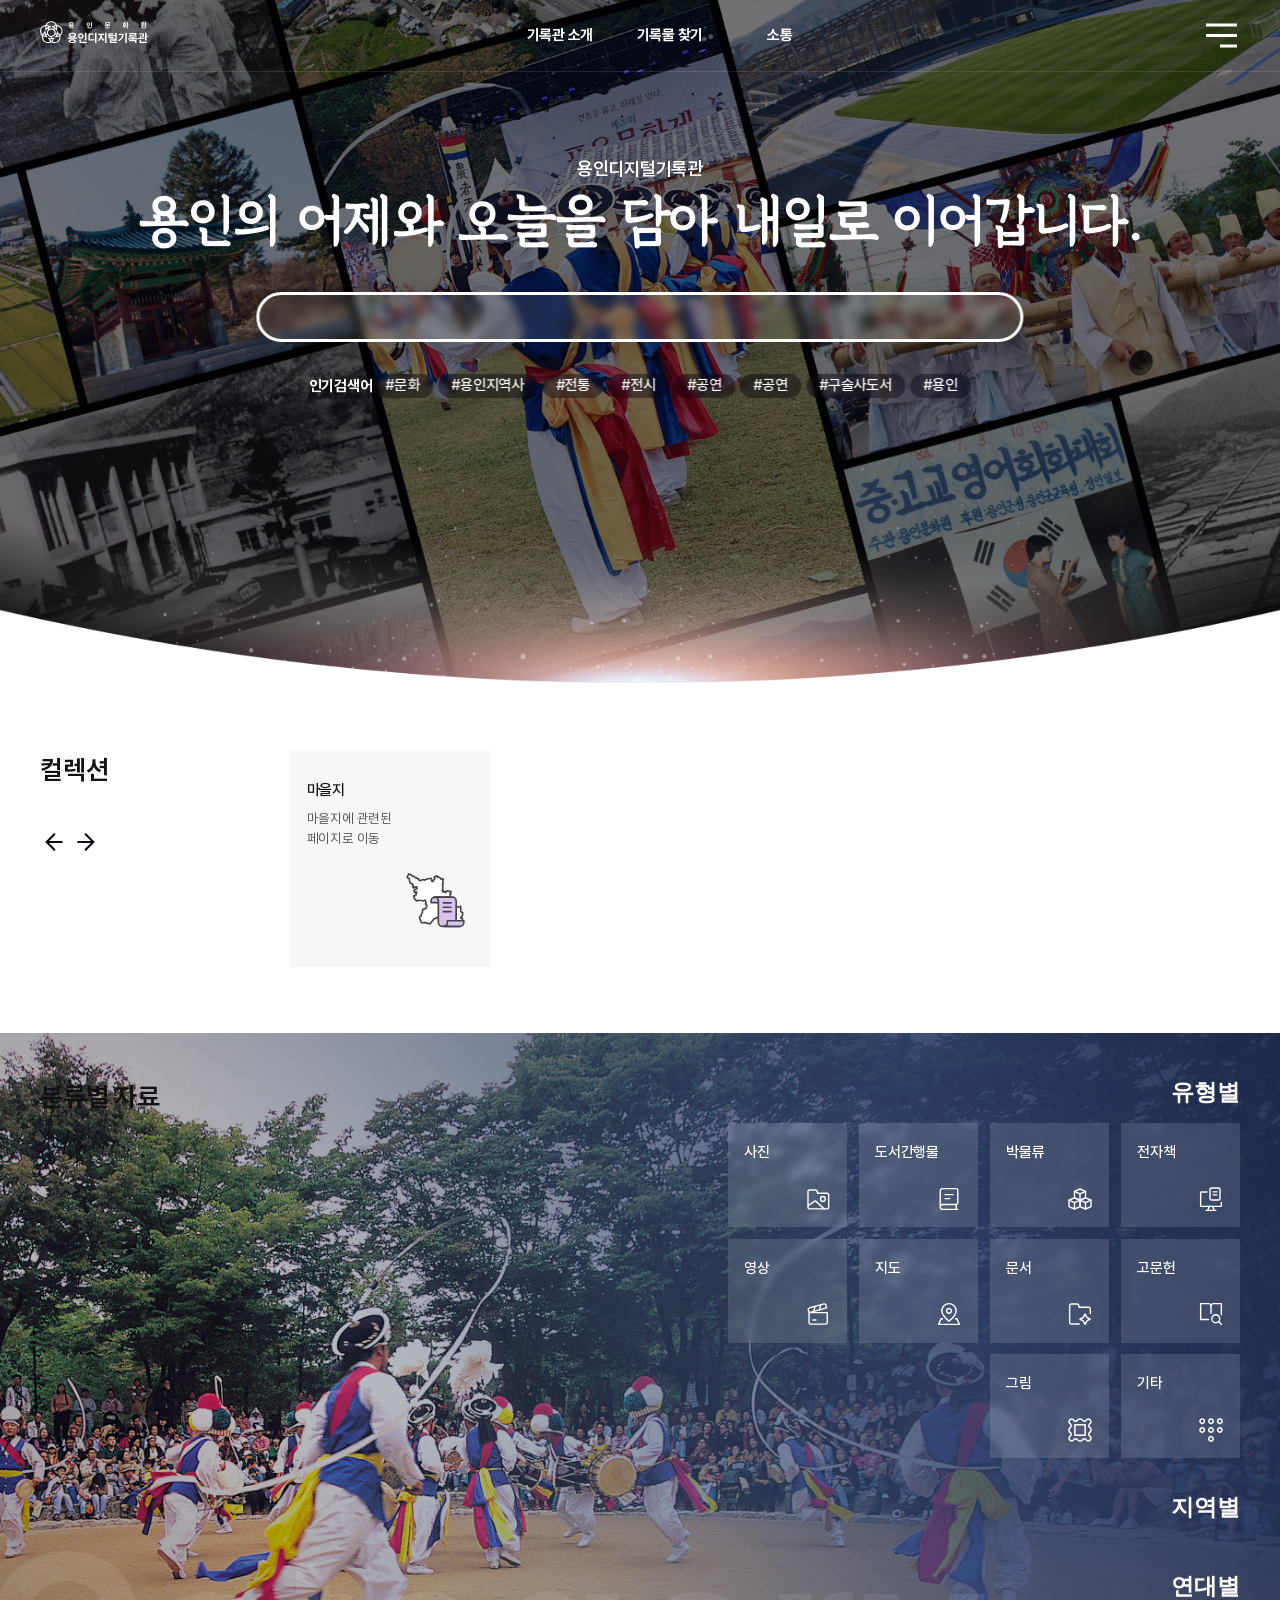
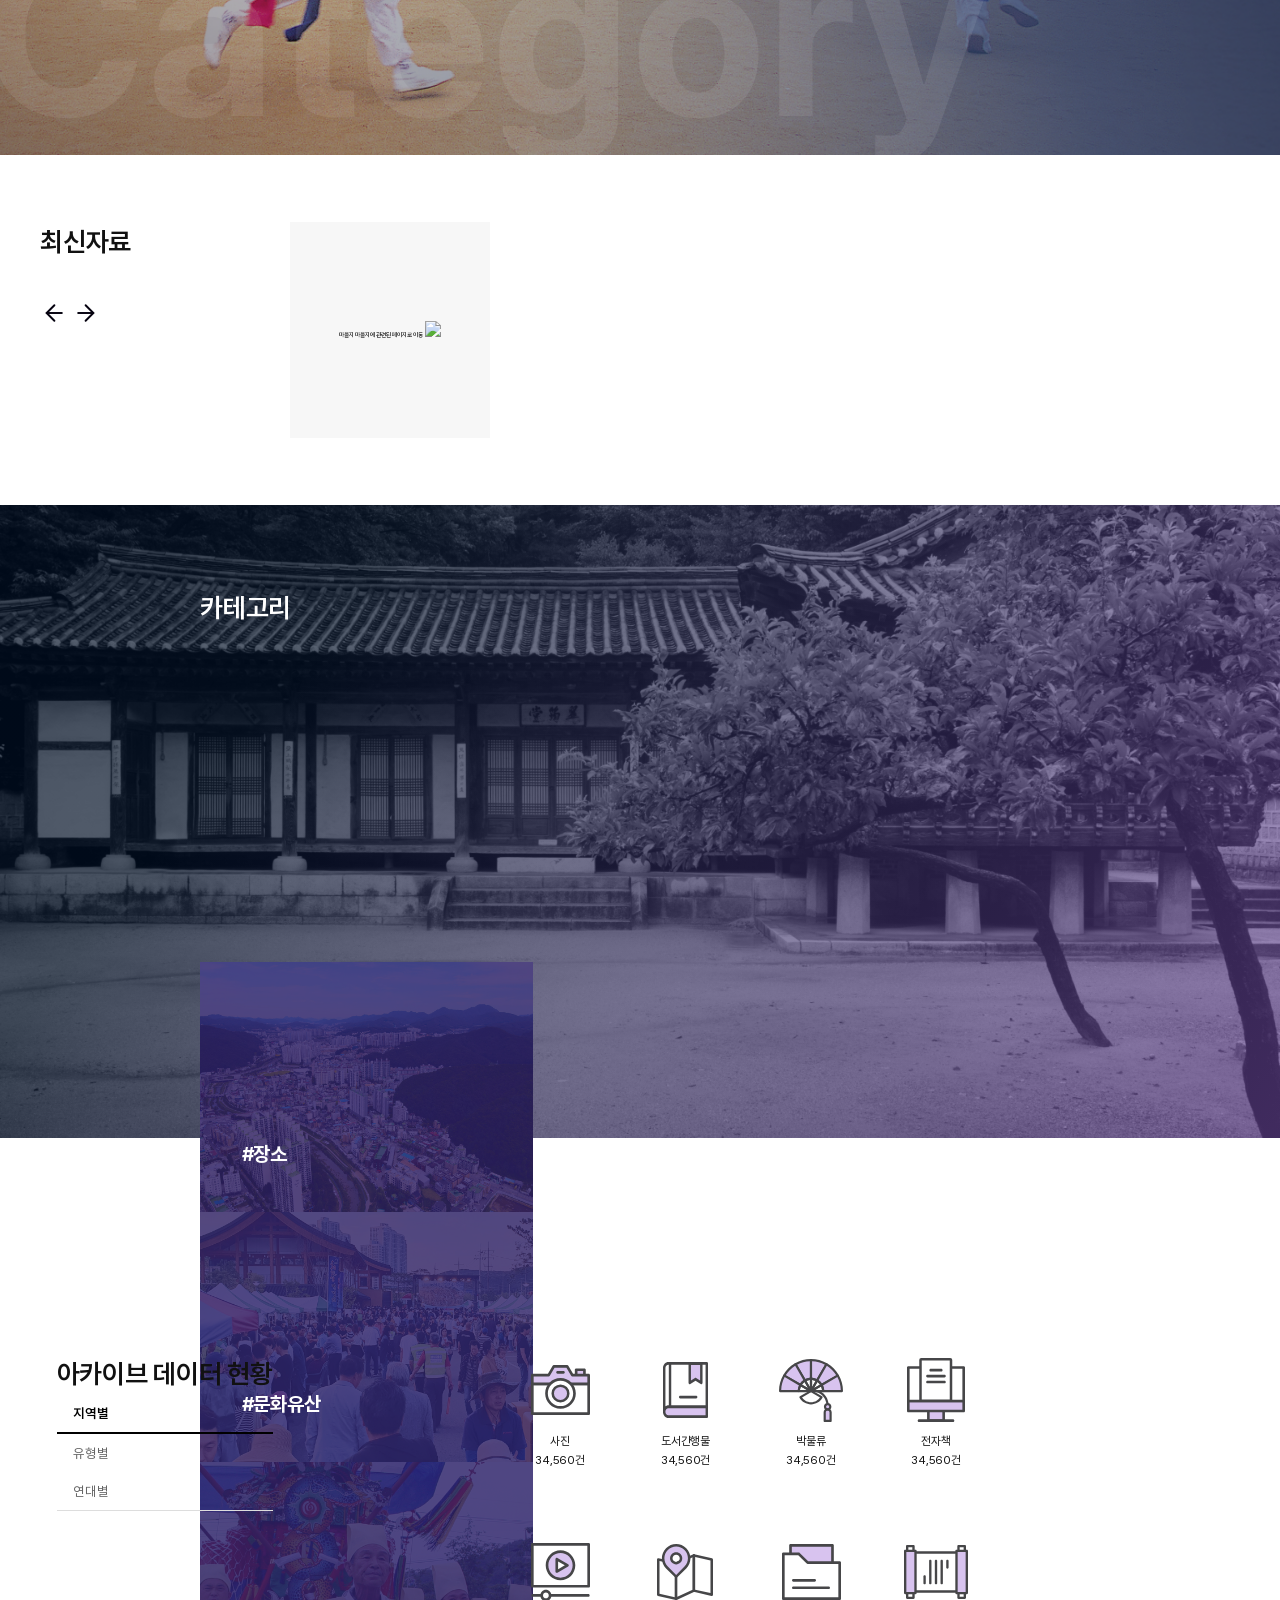
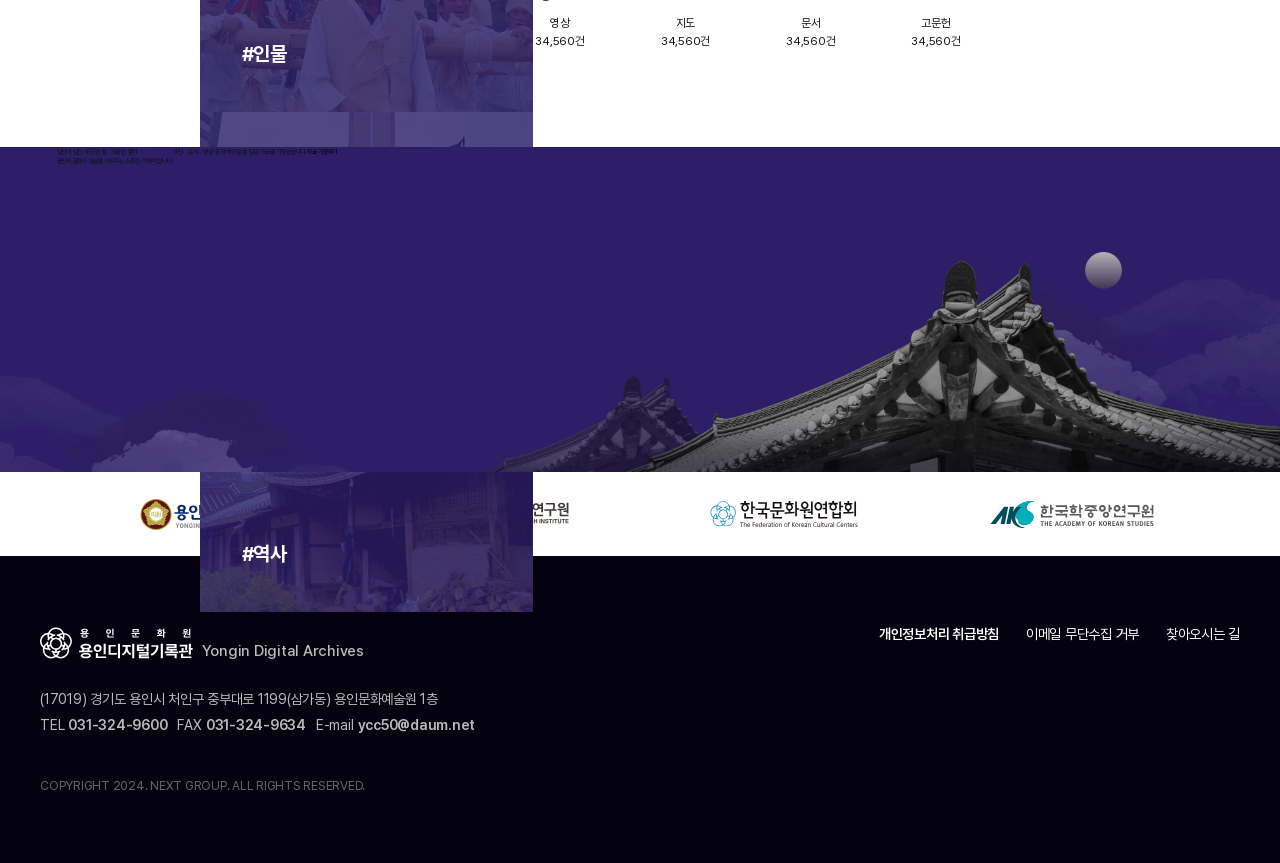
==== commit 2b8466d9: "퍼블 작업" ====
--- a/index.html
+++ b/index.html
@@ -1,508 +1,944 @@
 <!DOCTYPE html>
 <html lang="ko">
+
 <head>
-    <meta charset="UTF-8">
-    <meta http-equiv="X-UA-Compatible" content="IE=edge">
-    <meta name="format-detection" content="telephone=no, email=no, address=no">
-    <meta name="viewport" content="user-scalable=no, width=device-width, initial-scale=1.0">
-    <title>용인문화원</title>
-    <link type="text/css" rel="stylesheet" href="././resource/css/base.css">
-    
-    
+  <meta charset="UTF-8">
+  <meta http-equiv="X-UA-Compatible" content="IE=edge">
+  <meta name="format-detection" content="telephone=no, email=no, address=no">
+  <meta name="viewport" content="user-scalable=no, width=device-width, initial-scale=1.0">
+  <title>용인문화원</title>
+  <link type="text/css" rel="stylesheet" href="././resource/css/base.css">
+
+
 </head>
+
 <body>
-    <div class="wrap">
-      <div class="bg"></div>
-        <!-- skipNavigation -->
-        <div id="skipNavigation" title="스킵내비게이션">
-            <a href="#nav">메뉴 바로가기</a>
-            <a href="#">본문 바로가기</a>
+  <div class="wrap">
+    <div class="bg"></div>
+    <!-- skipNavigation -->
+    <div id="skipNavigation" title="스킵내비게이션">
+      <a href="#nav">메뉴 바로가기</a>
+      <a href="#">본문 바로가기</a>
+    </div>
+    <!-- //skipNavigation -->
+
+
+
+    <div class="main_popup">
+      <div class="layer_cont">
+        <div class="img-wrap">
+          <a href="https://www.naver.com/" target="_blank">
+            <img src="./resource/image/main/main_pop.png">
+          </a>
         </div>
-        <!-- //skipNavigation -->
-
-
-
-        <div class="main_popup">
-            <div class="layer_cont">
-              <div class="img-wrap">
-                <a href="https://www.naver.com/" target="_blank">
-                    <img src="./resource/image/main/main_pop.png">
-                </a>
+        <div class="btn-wrap bg-white d-flex align-center justify-between">
+          <!-- 오늘 하루 보지 않기 --->
+          <button class="btn_today_close"><span>오늘 하루 보지 않기</span></button>
+
+          <!-- 그냥 닫기 --->
+          <button class="btn_close">닫기</button>
+        </div>
+      </div>
+    </div>
+
+
+
+
+    <!--//popup-->
+
+    <!-- header -->
+    <header class="header"></header>
+
+    <!-- //header -->
+    <!-- container -->
+    <div class="container">
+
+      <section class="main-sec se1">
+        <div class="mainVisual">
+          <span class="img-wrap">
+            <img class="cover" src="./resource/image/main/main_visual.png">
+          </span>
+          <div class="info-area">
+            <div class="txt-wrap">
+              <p class="tit">용인디지털기록관</p>
+              <p class="txt">용인의 어제와 오늘을 담아 내일로 이어갑니다.</p>
+            </div>
+            <div class="sch-bar">
+              <input type="text" class="search-input">
+              <button class="search-button"></button>
+            </div>
+            <div class="tag-wrap">
+              <p class="tit">인기검색어</p>
+              <ul class="tags">
+                <li><a href="javascript:void(0)">문화</a></li>
+                <li><a href="javascript:void(0)">용인지역사</a></li>
+                <li><a href="javascript:void(0)">전통</a></li>
+                <li><a href="javascript:void(0)">전시</a></li>
+                <li><a href="javascript:void(0)">공연</a></li>
+                <li><a href="javascript:void(0)">공연</a></li>
+                <li><a href="javascript:void(0)">구술사도서</a></li>
+                <li><a href="javascript:void(0)">용인</a></li>
+              </ul>
+            </div>
+          </div>
+        </div>
+      </section>
+
+
+      <section class="main-sec se2">
+        <div class="se2__inner">
+          <div class="se2__left">
+            <p class="sec-tit">컬렉션</p>
+            <div class="btn_wrap">
+              <button class="nav-button prev"></button>
+              <button class="nav-button next"></button>
+            </div>
+          </div>
+          <div class="se2__right">
+            <div class="se2__rightSwiper swiper-container">
+              <div class="swiper-wrapper">
+                <div class="swiper-slide">
+                  <a href="javascript:void(0)" class="item">
+                    <div class="se2-item">
+                      <span class="cate"></span>
+                      <span class="tit">마을지</span>
+                      <span class="txt">마을지에 관련된 페이지로 이동</span>
+                      <span class="img-wrap">
+                        <img src="./resource/image/main/se2-icon-01.svg">
+                      </span>
+                    </div>
+                  </a>
+                </div>
+                <div class="swiper-slide">
+                  <a href="javascript:void(0)" class="item">
+                    <div class="se2-item">
+                      <span class="cate"></span>
+                      <span class="tit">마을지</span>
+                      <span class="txt">마을지에 관련된 페이지로 이동</span>
+                      <span class="img-wrap">
+                        <img src="./resource/image/main/se2-icon-02.svg">
+                      </span>
+                    </div>
+                  </a>
+                </div>
+                <div class="swiper-slide">
+                  <a href="javascript:void(0)" class="item">
+                    <div class="se2-item">
+                      <span class="cate"></span>
+                      <span class="tit">마을지</span>
+                      <span class="txt">마을지에 관련된 페이지로 이동</span>
+                      <span class="img-wrap">
+                        <img src="./resource/image/main/se2-icon-03.svg">
+                      </span>
+                    </div>
+                  </a>
+                </div>
+                <div class="swiper-slide">
+                  <a href="javascript:void(0)" class="item">
+                    <div class="se2-item">
+                      <span class="cate"></span>
+                      <span class="tit">마을지</span>
+                      <span class="txt">마을지에 관련된 페이지로 이동</span>
+                      <span class="img-wrap">
+                        <img src="./resource/image/main/se2-icon-04.svg">
+                      </span>
+                    </div>
+                  </a>
+                </div>
+                <div class="swiper-slide">
+                  <a href="javascript:void(0)" class="item">
+                    <div class="se2-item">
+                      <span class="cate"></span>
+                      <span class="tit">마을지</span>
+                      <span class="txt">마을지에 관련된 페이지로 이동</span>
+                      <span class="img-wrap">
+                        <img src="./resource/image/main/se2-icon-05.svg">
+                      </span>
+                    </div>
+                  </a>
+                </div>
+                <div class="swiper-slide">
+                  <a href="javascript:void(0)" class="item">
+                    <div class="se2-item">
+                      <span class="cate"></span>
+                      <span class="tit">마을지</span>
+                      <span class="txt">마을지에 관련된 페이지로 이동</span>
+                      <span class="img-wrap">
+                        <img src="./resource/image/main/se2-icon-01.svg">
+                      </span>
+                    </div>
+                  </a>
+                </div>
+                <div class="swiper-slide">
+                  <a href="javascript:void(0)" class="item">
+                    <div class="se2-item">
+                      <span class="cate"></span>
+                      <span class="tit">마을지</span>
+                      <span class="txt">마을지에 관련된 페이지로 이동</span>
+                      <span class="img-wrap">
+                        <img src="./resource/image/main/se2-icon-02.svg">
+                      </span>
+                    </div>
+                  </a>
+                </div>
+                <div class="swiper-slide">
+                  <a href="javascript:void(0)" class="item">
+                    <div class="se2-item">
+                      <span class="cate"></span>
+                      <span class="tit">마을지</span>
+                      <span class="txt">마을지에 관련된 페이지로 이동</span>
+                      <span class="img-wrap">
+                        <img src="./resource/image/main/se2-icon-03.svg">
+                      </span>
+                    </div>
+                  </a>
+                </div>
+                <div class="swiper-slide">
+                  <a href="javascript:void(0)" class="item">
+                    <div class="se2-item">
+                      <span class="cate"></span>
+                      <span class="tit">마을지</span>
+                      <span class="txt">마을지에 관련된 페이지로 이동</span>
+                      <span class="img-wrap">
+                        <img src="./resource/image/main/se2-icon-04.svg">
+                      </span>
+                    </div>
+                  </a>
+                </div>
+                <div class="swiper-slide">
+                  <a href="javascript:void(0)" class="item">
+                    <div class="se2-item">
+                      <span class="cate"></span>
+                      <span class="tit">마을지</span>
+                      <span class="txt">마을지에 관련된 페이지로 이동</span>
+                      <span class="img-wrap">
+                        <img src="./resource/image/main/se2-icon-05.svg">
+                      </span>
+                    </div>
+                  </a>
+                </div>
               </div>
-              <div class="btn-wrap bg-white d-flex align-center justify-between">
-                <!-- 오늘 하루 보지 않기 --->
-                <button class="btn_today_close"><span>오늘 하루 보지 않기</span></button>
-                
-                <!-- 그냥 닫기 --->
-                <button class="btn_close">닫기</button>
+
+              <!-- Pagination Bullets -->
+              <div class="swiper-scrollbar"></div>
+              <div class="swiper-pagination"></div>
+
+
+
+            </div>
+          </div>
+        </div>
+      </section>
+
+      <section class="main-sec se3">
+        <div class="se3__inner">
+          <div class="se3__left">
+            <p class="sec-tit">분류별 자료</p>
+          </div>
+          <div class="se3__right">
+            <div class="accordion">
+              <div class="accordion__item">
+                <button class="accordion__header active">유형별</button>
+                <div class="accordion__content open">
+                  <ul class="blur-block columnn-row-4-3">
+                    <li>
+                      <a href="javascript:void(0)">
+                        <p class="tit">사진</p>
+                        <span class="icon-wrap">
+                          <img src="./resource/image/main/se3-01-01.svg">
+                        </span>
+                      </a>
+                    </li>
+                    <li>
+                      <a href="javascript:void(0)">
+                        <p class="tit">도서간행물</p>
+                        <span class="icon-wrap">
+                          <img src="./resource/image/main/se3-01-02.svg">
+                        </span>
+                      </a>
+                    </li>
+                    <li>
+                      <a href="javascript:void(0)">
+                        <p class="tit">박물류</p>
+                        <span class="icon-wrap">
+                          <img src="./resource/image/main/se3-01-03.svg">
+                        </span>
+                      </a>
+                    </li>
+                    <li>
+                      <a href="javascript:void(0)">
+                        <p class="tit">전자책</p>
+                        <span class="icon-wrap">
+                          <img src="./resource/image/main/se3-01-04.svg">
+                        </span>
+                      </a>
+                    </li>
+                    <li>
+                      <a href="javascript:void(0)">
+                        <p class="tit">영상</p>
+                        <span class="icon-wrap">
+                          <img src="./resource/image/main/se3-01-05.svg">
+                        </span>
+                      </a>
+                    </li>
+                    <li>
+                      <a href="javascript:void(0)">
+                        <p class="tit">지도</p>
+                        <span class="icon-wrap">
+                          <img src="./resource/image/main/se3-01-06.svg">
+                        </span>
+                      </a>
+                    </li>
+                    <li>
+                      <a href="javascript:void(0)">
+                        <p class="tit">문서</p>
+                        <span class="icon-wrap">
+                          <img src="./resource/image/main/se3-01-07.svg">
+                        </span>
+                      </a>
+                    </li>
+                    <li>
+                      <a href="javascript:void(0)">
+                        <p class="tit">고문헌</p>
+                        <span class="icon-wrap">
+                          <img src="./resource/image/main/se3-01-08.svg">
+                        </span>
+                      </a>
+                    </li>
+                    <li class="last1">
+                      <a href="javascript:void(0)">
+                        <p class="tit">그림</p>
+                        <span class="icon-wrap">
+                          <img src="./resource/image/main/se3-01-09.svg">
+                        </span>
+                      </a>
+                    </li>
+                    <li class="last2">
+                      <a href="javascript:void(0)">
+                        <p class="tit">기타</p>
+                        <span class="icon-wrap">
+                          <img src="./resource/image/main/se3-01-10.svg">
+                        </span>
+                      </a>
+                    </li>
+                  </ul>
+                </div>
               </div>
-            </div>
-          </div>
-        
-        
-       
-
-        <!--//popup-->
-
-        <!-- header -->
-        <header class="header"></header>
-        
-        <!-- //header -->
-        <!-- container -->
-        <div class="container">
-          
-            <section class="main-sec se1">
-                <div class="mainVisual">
-                  <span class="img-wrap">
-                    <img class="cover" src="./resource/image/main/main_visual.png">
-                  </span>
-                  <div class="info-area">
-                    <div class="txt-wrap">
-                      <p class="tit">용인디지털기록관</p>
-                      <p class="txt">용인의 어제와 오늘을 담아 내일로 이어갑니다.</p>
-                    </div>
-                    <div class="sch-bar">
-                      <input type="text" class="search-input">
-                      <button class="search-button"></button>
-                    </div>
-                    <div class="tag-wrap">
-                      <p class="tit">인기검색어</p>
-                      <ul class="tags">
-                        <li><a href="javascript:void(0)">문화</a></li>
-                        <li><a href="javascript:void(0)">용인지역사</a></li>
-                        <li><a href="javascript:void(0)">전통</a></li>
-                        <li><a href="javascript:void(0)">전시</a></li>
-                        <li><a href="javascript:void(0)">공연</a></li>
-                        <li><a href="javascript:void(0)">공연</a></li>
-                        <li><a href="javascript:void(0)">구술사도서</a></li>
-                        <li><a href="javascript:void(0)">용인</a></li>
-                      </ul>
-                    </div>
-                  </div>
-                </div>
-            </section>
-
-
-            <section class="main-sec se2">
-              <div class="se2__inner">
-                <div class="se2__left">
-                  <p class="sec-tit">컬렉션</p>
-                  <div class="btn_wrap">
-                    <button class="nav-button prev"></button>
-                    <button class="nav-button next"></button>
-                  </div>
-                </div>
-                <div class="se2__right">
-                  <div class="se2__rightSwiper swiper-container">
-                    <div class="swiper-wrapper">
-                        <div class="swiper-slide">
-                          <a href="javascript:void(0)" class="item">
-                            <div class="swiper-left">
-                              <span class="img-wrap">
-                                <img src="resource/image/main/se2_rightSwiper01.png">
-                              </span>
-                            </div>
-                            <div class="swiper-right">
-                              <span class="cate">이슈브리프</span>
-                              <span class="tit">심포지엄「2035 NDC의 의미와 추진 방향」요약 보고서</span>
-                              <span class="txt">본 이슈브리프는 2024년 7월 5일 진행되었던 온실가스종합정보센터와 사단법인 넥스트 공동 심포지엄의 주요 내용을 공유하기 위해 발행된 요약 간행물입니다.</span>
-                              <span class="date">2024-08-30 / 송용현, 이지우</span>
-                            </div>
-                          </a>
-                        </div>
-                        <div class="swiper-slide">
-                          <a href="javascript:void(0)" class="item">
-                            <div class="swiper-left">
-                              <span class="img-wrap">
-                                <img src="./resource/image/main/se2_rightSwiper02.png">
-                              </span>
-                            </div>
-                            <div class="swiper-right">
-                              <span class="cate">이슈브리프</span>
-                              <span class="tit">심포지엄「2035 NDC의 의미와 추진 방향」요약 보고서</span>
-                              <span class="txt">본 이슈브리프는 2024년 7월 5일 진행되었던 온실가스종합정보센터와 사단법인 넥스트 공동 심포지엄의 주요 내용을 공유하기 위해 발행된 요약 간행물입니다.</span>
-                              <span class="date">2024-08-30 / 송용현, 이지우</span>
-                            </div>
-                          </a>
-                        </div>
-                        <div class="swiper-slide">
-                          <a href="javascript:void(0)" class="item">
-                            <div class="swiper-left">
-                              <span class="img-wrap">
-                                <img src="./resource/image/main/se2_rightSwiper03.png">
-                              </span>
-                            </div>
-                            <div class="swiper-right">
-                              <span class="cate">이슈브리프</span>
-                              <span class="tit">심포지엄「2035 NDC의 의미와 추진 방향」요약 보고서</span>
-                              <span class="txt">본 이슈브리프는 2024년 7월 5일 진행되었던 온실가스종합정보센터와 사단법인 넥스트 공동 심포지엄의 주요 내용을 공유하기 위해 발행된 요약 간행물입니다.</span>
-                              <span class="date">2024-08-30 / 송용현, 이지우</span>
-                            </div>
-                          </a>
-                        </div>
-                        <div class="swiper-slide">
-                          <a href="javascript:void(0)" class="item">
-                            <div class="swiper-left">
-                              <span class="img-wrap">
-                                <img src="./resource/image/main/se2_rightSwiper01.png">
-                              </span>
-                            </div>
-                            <div class="swiper-right">
-                              <span class="cate">이슈브리프</span>
-                              <span class="tit">심포지엄「2035 NDC의 의미와 추진 방향」요약 보고서</span>
-                              <span class="txt">본 이슈브리프는 2024년 7월 5일 진행되었던 온실가스종합정보센터와 사단법인 넥스트 공동 심포지엄의 주요 내용을 공유하기 위해 발행된 요약 간행물입니다.</span>
-                              <span class="date">2024-08-30 / 송용현, 이지우</span>
-                            </div>
-                          </a>
-                        </div>
-                        <div class="swiper-slide">
-                          <a href="javascript:void(0)" class="item">
-                            <div class="swiper-left">
-                              <span class="img-wrap">
-                                <img src="./resource/image/main/se2_rightSwiper02.png">
-                              </span>
-                            </div>
-                            <div class="swiper-right">
-                              <span class="cate">이슈브리프</span>
-                              <span class="tit">심포지엄「2035 NDC의 의미와 추진 방향」요약 보고서</span>
-                              <span class="txt">본 이슈브리프는 2024년 7월 5일 진행되었던 온실가스종합정보센터와 사단법인 넥스트 공동 심포지엄의 주요 내용을 공유하기 위해 발행된 요약 간행물입니다.</span>
-                              <span class="date">2024-08-30 / 송용현, 이지우</span>
-                            </div>
-                          </a>
-                        </div>
-                    </div>
-            
-                    <!-- Pagination Bullets -->
-                    <div class="swiper-pagination"></div>
-            
-                    
-                    
-                  </div>
-                </div>
-              </div>
-            </section>
-
-            
-            <section class="main-sec se3">
-              <div class="se3__inner">
-                <div class="se3__back">
-                  <span class="img-wrap">
-                    <img class="cover" src="./resource/image/main/se3__back.jpg">
-                  </span>
-                </div>
-                <div class="se3__front">
-                  <p class="sec-tit">카테고리</p>
-                    <div class="se3__frontSwiper swiper-container">
-                      <div class="swiper-wrapper">
-                        <div class="swiper-slide">
-                          <span class="img-wrap">
-                            <img class="cover" src="./resource/image/main/se3__list-01.jpg">
-                          </span>
-                          <div class="tag-wrap">
-                            <p class="tit">#장소</p>
-                            <ul class="tags">
-                              <li><a href="javascript:void(0)">이발관</a></li>
-                              <li><a href="javascript:void(0)">마을회관</a></li>
-                              <li><a href="javascript:void(0)">결혼식</a></li>
-                              <li><a href="javascript:void(0)">기념비</a></li>
-                              <li><a href="javascript:void(0)">마을</a></li>
-                              <li><a href="javascript:void(0)">학교</a></li>
-                              <li><a href="javascript:void(0)">집</a></li>
-                              <li><a href="javascript:void(0)">민속촌</a></li>
-                            </ul>
-                          </div>
-                        </div>
-                        <div class="swiper-slide">
-                          <span class="img-wrap">
-                            <img class="cover" src="./resource/image/main/se3__list-02.jpg">
-                          </span>
-                          <div class="tag-wrap">
-                            <p class="tit">#문화유산</p>
-                            <ul class="tags">
-                              <li><a href="javascript:void(0)">이발관</a></li>
-                              <li><a href="javascript:void(0)">마을회관</a></li>
-                              <li><a href="javascript:void(0)">결혼식</a></li>
-                              <li><a href="javascript:void(0)">기념비</a></li>
-                              <li><a href="javascript:void(0)">마을</a></li>
-                              <li><a href="javascript:void(0)">학교</a></li>
-                              <li><a href="javascript:void(0)">집</a></li>
-                              <li><a href="javascript:void(0)">민속촌</a></li>
-                            </ul>
-                          </div>
-                        </div>
-                        <div class="swiper-slide">
-                          <span class="img-wrap">
-                            <img class="cover" src="./resource/image/main/se3__list-03.jpg">
-                          </span>
-                          <div class="tag-wrap">
-                            <p class="tit">#인물</p>
-                            <ul class="tags">
-                              <li><a href="javascript:void(0)">이발관</a></li>
-                              <li><a href="javascript:void(0)">마을회관</a></li>
-                              <li><a href="javascript:void(0)">결혼식</a></li>
-                              <li><a href="javascript:void(0)">기념비</a></li>
-                              <li><a href="javascript:void(0)">마을</a></li>
-                              <li><a href="javascript:void(0)">학교</a></li>
-                              <li><a href="javascript:void(0)">집</a></li>
-                              <li><a href="javascript:void(0)">민속촌</a></li>
-                            </ul>
-                          </div>
-                        </div>
-                        <div class="swiper-slide">
-                          <span class="img-wrap">
-                            <img class="cover" src="./resource/image/main/se3__list-04.jpg">
-                          </span>
-                          <div class="tag-wrap">
-                            <p class="tit">#독립운동</p>
-                            <ul class="tags">
-                              <li><a href="javascript:void(0)">이발관</a></li>
-                              <li><a href="javascript:void(0)">마을회관</a></li>
-                              <li><a href="javascript:void(0)">결혼식</a></li>
-                              <li><a href="javascript:void(0)">기념비</a></li>
-                              <li><a href="javascript:void(0)">마을</a></li>
-                              <li><a href="javascript:void(0)">학교</a></li>
-                              <li><a href="javascript:void(0)">집</a></li>
-                              <li><a href="javascript:void(0)">민속촌</a></li>
-                            </ul>
-                          </div>
-                        </div>
-                        <div class="swiper-slide">
-                          <span class="img-wrap">
-                            <img class="cover" src="./resource/image/main/se3__list-05.jpg">
-                          </span>
-                          <div class="tag-wrap">
-                            <p class="tit">#역사</p>
-                            <ul class="tags">
-                              <li><a href="javascript:void(0)">이발관</a></li>
-                              <li><a href="javascript:void(0)">마을회관</a></li>
-                              <li><a href="javascript:void(0)">결혼식</a></li>
-                              <li><a href="javascript:void(0)">기념비</a></li>
-                              <li><a href="javascript:void(0)">마을</a></li>
-                              <li><a href="javascript:void(0)">학교</a></li>
-                              <li><a href="javascript:void(0)">집</a></li>
-                              <li><a href="javascript:void(0)">민속촌</a></li>
-                            </ul>
+
+              <div class="accordion__item">
+                <button class="accordion__header">지역별</button>
+                <div class="accordion__content">
+                  <ul class="blur-block columnn-row-1-3">
+                    <li>
+                      <p class="tit">수지구</p>
+                      <div class="custom-select">
+                        <div class="select-selected">지역 선택</div>
+                        <div class="select-items-wrapper">
+                          <div class="select-items select-hide">
+                            <div data-value="option1">옵션 1</div>
+                            <div data-value="option2">옵션 2</div>
+                            <div data-value="option3">옵션 3</div>
+                            <div data-value="option4">옵션 4</div>
                           </div>
                         </div>
                       </div>
-                    </div>
+                    </li>
+                    <li>
+                      <p class="tit">기흥구</p>
+                      <div class="custom-select">
+                        <div class="select-selected">지역 선택</div>
+                        <div class="select-items-wrapper">
+                          <div class="select-items select-hide">
+                            <div data-value="option1">옵션 1</div>
+                            <div data-value="option2">옵션 2</div>
+                            <div data-value="option3">옵션 3</div>
+                            <div data-value="option4">옵션 4</div>
+                          </div>
+                        </div>
+                      </div>
+                    </li>
+                    <li>
+                      <p class="tit">처인구</p>
+                      <div class="custom-select">
+                        <div class="select-selected">지역 선택</div>
+                        <div class="select-items-wrapper">
+                          <div class="select-items select-hide">
+                            <div data-value="option1">옵션 1</div>
+                            <div data-value="option2">옵션 2</div>
+                            <div data-value="option3">옵션 3</div>
+                            <div data-value="option4">옵션 4</div>
+                          </div>
+                        </div>
+                      </div>
+                    </li>
+                  </ul>
                 </div>
               </div>
-            </section>
-
-            
-
-            <section class="main-sec se4">
-              <div class="se4__inner">
-                <div class="se4__left">
-                  <p class="sec-tit">아카이브 데이터 현황</p>
-                  <div class="btn_wrap">
-                    <button class="nav-button prev"></button>
-                    <button class="nav-button next"></button>
+
+              <div class="accordion__item">
+                <button class="accordion__header">연대별</button>
+                <div class="accordion__content">
+                  <ul class="blur-block column-row-3-2">
+                    <li>
+                      <a href="javascript:void(0)">
+                        <p class="tit">용인현</p>
+                        <p class="txt">1898년<br>이전</p>
+                      </a>
+                    </li>
+                    <li>
+                      <a href="javascript:void(0)">
+                        <p class="tit">용인군</p>
+                        <p class="txt">1895년<br>~1944년</p>
+                      </a>
+                    </li>
+                    <li>
+                      <a href="javascript:void(0)">
+                        <p class="tit">용인군</p>
+                        <p class="txt">1945년<br>~1995년</p>
+                      </a>
+                    </li>
+                    <li class="last1">
+                      <a href="javascript:void(0)">
+                        <p class="tit">용인시</p>
+                        <p class="txt">1996년<br>~2022년</p>
+                      </a>
+                    </li>
+                    <li class="last2">
+                      <a href="javascript:void(0)">
+                        <p class="tit">용인특례시</p>
+                        <p class="txt">2022년<br>이후</p>
+                      </a>
+                    </li>
+                  </ul>
+                </div>
+              </div>
+            </div>
+          </div>
+        </div>
+      </section>
+
+      <section class="main-sec se4">
+        <div class="se4__inner">
+          <div class="se4__left">
+            <p class="sec-tit">최신자료</p>
+            <div class="btn_wrap">
+              <button class="nav-button prev"></button>
+              <button class="nav-button next"></button>
+            </div>
+          </div>
+          <div class="se4__right">
+            <div class="se4__rightSwiper swiper-container">
+              <div class="swiper-wrapper">
+                <div class="swiper-slide">
+                  <a href="javascript:void(0)" class="item">
+                    <div class="se4-item">
+                      <span class="cate"></span>
+                      <span class="tit">마을지</span>
+                      <span class="txt">마을지에 관련된 페이지로 이동</span>
+                      <span class="img-wrap">
+                        <img src="./resource/image/main/se4-icon-01.svg">
+                      </span>
+                    </div>
+                  </a>
+                </div>
+                <div class="swiper-slide">
+                  <a href="javascript:void(0)" class="item">
+                    <div class="se4-item">
+                      <span class="cate"></span>
+                      <span class="tit">마을지</span>
+                      <span class="txt">마을지에 관련된 페이지로 이동</span>
+                      <span class="img-wrap">
+                        <img src="./resource/image/main/se4-icon-02.svg">
+                      </span>
+                    </div>
+                  </a>
+                </div>
+                <div class="swiper-slide">
+                  <a href="javascript:void(0)" class="item">
+                    <div class="se4-item">
+                      <span class="cate"></span>
+                      <span class="tit">마을지</span>
+                      <span class="txt">마을지에 관련된 페이지로 이동</span>
+                      <span class="img-wrap">
+                        <img src="./resource/image/main/se4-icon-03.svg">
+                      </span>
+                    </div>
+                  </a>
+                </div>
+                <div class="swiper-slide">
+                  <a href="javascript:void(0)" class="item">
+                    <div class="se4-item">
+                      <span class="cate"></span>
+                      <span class="tit">마을지</span>
+                      <span class="txt">마을지에 관련된 페이지로 이동</span>
+                      <span class="img-wrap">
+                        <img src="./resource/image/main/se4-icon-04.svg">
+                      </span>
+                    </div>
+                  </a>
+                </div>
+                <div class="swiper-slide">
+                  <a href="javascript:void(0)" class="item">
+                    <div class="se4-item">
+                      <span class="cate"></span>
+                      <span class="tit">마을지</span>
+                      <span class="txt">마을지에 관련된 페이지로 이동</span>
+                      <span class="img-wrap">
+                        <img src="./resource/image/main/se4-icon-05.svg">
+                      </span>
+                    </div>
+                  </a>
+                </div>
+                <div class="swiper-slide">
+                  <a href="javascript:void(0)" class="item">
+                    <div class="se4-item">
+                      <span class="cate"></span>
+                      <span class="tit">마을지</span>
+                      <span class="txt">마을지에 관련된 페이지로 이동</span>
+                      <span class="img-wrap">
+                        <img src="./resource/image/main/se4-icon-01.svg">
+                      </span>
+                    </div>
+                  </a>
+                </div>
+                <div class="swiper-slide">
+                  <a href="javascript:void(0)" class="item">
+                    <div class="se4-item">
+                      <span class="cate"></span>
+                      <span class="tit">마을지</span>
+                      <span class="txt">마을지에 관련된 페이지로 이동</span>
+                      <span class="img-wrap">
+                        <img src="./resource/image/main/se4-icon-02.svg">
+                      </span>
+                    </div>
+                  </a>
+                </div>
+                <div class="swiper-slide">
+                  <a href="javascript:void(0)" class="item">
+                    <div class="se4-item">
+                      <span class="cate"></span>
+                      <span class="tit">마을지</span>
+                      <span class="txt">마을지에 관련된 페이지로 이동</span>
+                      <span class="img-wrap">
+                        <img src="./resource/image/main/se4-icon-03.svg">
+                      </span>
+                    </div>
+                  </a>
+                </div>
+                <div class="swiper-slide">
+                  <a href="javascript:void(0)" class="item">
+                    <div class="se4-item">
+                      <span class="cate"></span>
+                      <span class="tit">마을지</span>
+                      <span class="txt">마을지에 관련된 페이지로 이동</span>
+                      <span class="img-wrap">
+                        <img src="./resource/image/main/se4-icon-04.svg">
+                      </span>
+                    </div>
+                  </a>
+                </div>
+                <div class="swiper-slide">
+                  <a href="javascript:void(0)" class="item">
+                    <div class="se4-item">
+                      <span class="cate"></span>
+                      <span class="tit">마을지</span>
+                      <span class="txt">마을지에 관련된 페이지로 이동</span>
+                      <span class="img-wrap">
+                        <img src="./resource/image/main/se4-icon-05.svg">
+                      </span>
+                    </div>
+                  </a>
+                </div>
+              </div>
+
+              <!-- Pagination Bullets -->
+              <div class="swiper-scrollbar"></div>
+              <div class="swiper-pagination"></div>
+
+
+
+            </div>
+          </div>
+        </div>
+      </section>
+
+
+      <section class="main-sec se5">
+        <div class="se5__inner">
+          <div class="se5__back">
+            <span class="img-wrap">
+              <img class="cover" src="./resource/image/main/se5__back.jpg">
+            </span>
+          </div>
+          <div class="se5__front">
+            <p class="sec-tit">카테고리</p>
+            <div class="se5__frontSwiper swiper-container">
+              <div class="swiper-wrapper">
+                <div class="swiper-slide">
+                  <span class="img-wrap">
+                    <img class="cover" src="./resource/image/main/se5__list-01.jpg">
+                  </span>
+                  <div class="tag-wrap">
+                    <p class="tit">#장소</p>
+                    <ul class="tags">
+                      <li><a href="javascript:void(0)">이발관</a></li>
+                      <li><a href="javascript:void(0)">마을회관</a></li>
+                      <li><a href="javascript:void(0)">결혼식</a></li>
+                      <li><a href="javascript:void(0)">기념비</a></li>
+                      <li><a href="javascript:void(0)">마을</a></li>
+                      <li><a href="javascript:void(0)">학교</a></li>
+                      <li><a href="javascript:void(0)">집</a></li>
+                      <li><a href="javascript:void(0)">민속촌</a></li>
+                    </ul>
                   </div>
                 </div>
-                <div class="se4__right">
+                <div class="swiper-slide">
+                  <span class="img-wrap">
+                    <img class="cover" src="./resource/image/main/se5__list-02.jpg">
+                  </span>
+                  <div class="tag-wrap">
+                    <p class="tit">#문화유산</p>
+                    <ul class="tags">
+                      <li><a href="javascript:void(0)">이발관</a></li>
+                      <li><a href="javascript:void(0)">마을회관</a></li>
+                      <li><a href="javascript:void(0)">결혼식</a></li>
+                      <li><a href="javascript:void(0)">기념비</a></li>
+                      <li><a href="javascript:void(0)">마을</a></li>
+                      <li><a href="javascript:void(0)">학교</a></li>
+                      <li><a href="javascript:void(0)">집</a></li>
+                      <li><a href="javascript:void(0)">민속촌</a></li>
+                    </ul>
+                  </div>
+                </div>
+                <div class="swiper-slide">
+                  <span class="img-wrap">
+                    <img class="cover" src="./resource/image/main/se5__list-03.jpg">
+                  </span>
+                  <div class="tag-wrap">
+                    <p class="tit">#인물</p>
+                    <ul class="tags">
+                      <li><a href="javascript:void(0)">이발관</a></li>
+                      <li><a href="javascript:void(0)">마을회관</a></li>
+                      <li><a href="javascript:void(0)">결혼식</a></li>
+                      <li><a href="javascript:void(0)">기념비</a></li>
+                      <li><a href="javascript:void(0)">마을</a></li>
+                      <li><a href="javascript:void(0)">학교</a></li>
+                      <li><a href="javascript:void(0)">집</a></li>
+                      <li><a href="javascript:void(0)">민속촌</a></li>
+                    </ul>
+                  </div>
+                </div>
+                <div class="swiper-slide">
+                  <span class="img-wrap">
+                    <img class="cover" src="./resource/image/main/se5__list-04.jpg">
+                  </span>
+                  <div class="tag-wrap">
+                    <p class="tit">#독립운동</p>
+                    <ul class="tags">
+                      <li><a href="javascript:void(0)">이발관</a></li>
+                      <li><a href="javascript:void(0)">마을회관</a></li>
+                      <li><a href="javascript:void(0)">결혼식</a></li>
+                      <li><a href="javascript:void(0)">기념비</a></li>
+                      <li><a href="javascript:void(0)">마을</a></li>
+                      <li><a href="javascript:void(0)">학교</a></li>
+                      <li><a href="javascript:void(0)">집</a></li>
+                      <li><a href="javascript:void(0)">민속촌</a></li>
+                    </ul>
+                  </div>
+                </div>
+                <div class="swiper-slide">
+                  <span class="img-wrap">
+                    <img class="cover" src="./resource/image/main/se5__list-05.jpg">
+                  </span>
+                  <div class="tag-wrap">
+                    <p class="tit">#역사</p>
+                    <ul class="tags">
+                      <li><a href="javascript:void(0)">이발관</a></li>
+                      <li><a href="javascript:void(0)">마을회관</a></li>
+                      <li><a href="javascript:void(0)">결혼식</a></li>
+                      <li><a href="javascript:void(0)">기념비</a></li>
+                      <li><a href="javascript:void(0)">마을</a></li>
+                      <li><a href="javascript:void(0)">학교</a></li>
+                      <li><a href="javascript:void(0)">집</a></li>
+                      <li><a href="javascript:void(0)">민속촌</a></li>
+                    </ul>
+                  </div>
                 </div>
               </div>
-            </section>
-
-
-            <section class="main-sec se5">
-              <div class="se5__inner">
-                <div class="se5__top">
-                  <p class="tit">YOUTUBE</p>
-                </div>
-                <div class="se5__bottom">
-                  <div class="se5__bottomSwiper swiper-container">
-                    <div class="swiper-wrapper">
-                        <div class="swiper-slide">
-                          <a href="javascript:void(0)" class="item">
-                            <span class="img-wrap">
-                              <img src="./resource/image/main/se5_bottomSwiper01.png">
-                            </span>
-                            <span class="tit">
-                              태양광: 초보자를 위한 가이드
-                            </span>
-                            <span class="date">
-                              2024-05-16
-                            </span>
-                          </a>
-                        </div>
-                        <div class="swiper-slide">
-                          <a href="javascript:void(0)" class="item">
-                            <span class="img-wrap">
-                              <img src="./resource/image/main/se5_bottomSwiper02.png">
-                            </span>
-                            <span class="tit">
-                              태양광: 초보자를 위한 가이드
-                            </span>
-                            <span class="date">
-                              2024-05-16
-                            </span>
-                          </a>
-                        </div>
-                        <div class="swiper-slide">
-                          <a href="javascript:void(0)" class="item">
-                            <span class="img-wrap">
-                              <img src="./resource/image/main/se5_bottomSwiper03.png">
-                            </span>
-                            <span class="tit">
-                              태양광: 초보자를 위한 가이드
-                            </span>
-                            <span class="date">
-                              2024-05-16
-                            </span>
-                          </a>
-                        </div>
-                    </div>
-                    <div class="swiper-pagination"></div>
-                  </div>
-                </div>
+            </div>
+          </div>
+        </div>
+      </section>
+
+
+
+      <section class="main-sec se6">
+        <div class="se6__inner">
+          <div class="se6__left">
+            <p class="sec-tit">아카이브 데이터 현황</p>
+            <ul class="tab__list">
+              <li class="tab__item active" data-tab="tab1">지역별</li>
+              <li class="tab__item" data-tab="tab2">유형별</li>
+              <li class="tab__item" data-tab="tab3">연대별</li>
+            </ul>
+          </div>
+          <div class="se6__right">
+            <div class="tab__contents">
+              <div class="tab__content active" id="tab1">
+                <ul>
+                  <li>
+                    <span class="img-wrap">
+                      <img src="./resource/image/main/se6_02-01.svg">
+                    </span>
+                    <p class="tit">사진</p>
+                    <p class="txt"><span class="count">34,560</span>건</p>
+                  </li>
+                  <li>
+                    <span class="img-wrap">
+                      <img src="./resource/image/main/se6_02-02.svg">
+                    </span>
+                    <p class="tit">도서간행물</p>
+                    <p class="txt"><span class="count">34,560</span>건</p>
+                  </li>
+                  <li>
+                    <span class="img-wrap">
+                      <img src="./resource/image/main/se6_02-03.svg">
+                    </span>
+                    <p class="tit">박물류</p>
+                    <p class="txt"><span class="count">34,560</span>건</p>
+                  </li>
+                  <li>
+                    <span class="img-wrap">
+                      <img src="./resource/image/main/se6_02-04.svg">
+                    </span>
+                    <p class="tit">전자책</p>
+                    <p class="txt"><span class="count">34,560</span>건</p>
+                  </li>
+                  <li>
+                    <span class="img-wrap">
+                      <img src="./resource/image/main/se6_02-05.svg">
+                    </span>
+                    <p class="tit">영상</p>
+                    <p class="txt"><span class="count">34,560</span>건</p>
+                  </li>
+                  <li>
+                    <span class="img-wrap">
+                      <img src="./resource/image/main/se6_02-06.svg">
+                    </span>
+                    <p class="tit">지도</p>
+                    <p class="txt"><span class="count">34,560</span>건</p>
+                  </li>
+                  <li>
+                    <span class="img-wrap">
+                      <img src="./resource/image/main/se6_02-07.svg">
+                    </span>
+                    <p class="tit">문서</p>
+                    <p class="txt"><span class="count">34,560</span>건</p>
+                  </li>
+                  <li>
+                    <span class="img-wrap">
+                      <img src="./resource/image/main/se6_02-08.svg">
+                    </span>
+                    <p class="tit">고문헌</p>
+                    <p class="txt"><span class="count">34,560</span>건</p>
+                  </li>
+                </ul>
               </div>
-            </section>
-
-
+              <div class="tab__content" id="tab2">
+                <p>탭 2의 내용입니다.</p>
+              </div>
+              <div class="tab__content" id="tab3">
+                <p>탭 3의 내용입니다.</p>
+              </div>
+            </div>
+          </div>
         </div>
-
-
-        
-        <!-- //container -->
-        <!-- footer -->
-        <footer class="footer"></footer>
-        
-        <!-- //footer -->
-
-        
-
-
-        <!-- layer -->
-        <div class="pop-wrap">
-            <div class="pop-bg"></div>
-            <div class="pop-cont abstract_wrap">
-                <div class="abstract_cont contact" id="contact-pop">
-                    <div class="abstract_cont__inner">
-                        <div class="btn-wrap close d-flex justify-end">
-                            <button title="팝업 닫기  " type="button"><span class="hidden">팝업 닫기</span></button>
-                        </div>
-                        <p class="popTit">1:1문의하기</p>
-                        
-                        <div class="detail-table detail-table--write table-glass table-height--43">
-                            <table>
-                              <colgroup>
-                                <col style="width:13rem">
-                                <col style="width:auto">
-                              </colgroup>
-                              <tbody>
-                                
-                                <tr>
-                                  <th>이메일
-                                    <span class="ui-require"><span class="for-a11y">(필수)</span></span>
-                                  </th>
-                                  <td>
-                                    <div class="ui-input-block">
-                                        <input type="text" class="ui-input input-height-43 input-width-full" title="이메일" placeholder="E-mail을 입력해주세요.">
-                                      </div>
-                                  </td>
-                                </tr>
-                                <tr>
-                                  <th>제목
-                                    <span class="ui-require"><span class="for-a11y">(필수)</span></span>
-                                  </th>
-                                  <td>
-                                    <div class="ui-input-block">
-                                        <input type="text" class="ui-input input-height-43 input-width-full" title="제목" placeholder="제목을 입력해주세요.">
-                                      </div>
-                                  </td>
-                                </tr>
-                                
-                                <tr>
-                                  <th>내용<span class="ui-require"><span class="for-a11y">(필수)</span></span></th>
-                                  <td>
-                                    <div class="ui-input-block">
-                                      <textarea class="ui-input input-height-190 input-width-full" title="내용" placeholder="내용을 입력해주세요."></textarea>
-                                    </div>
-                                  </td>
-                                </tr>
-                                
-                              </tbody>
-                            </table>
-                          </div>
-
-
-                          <div class="detail-table detail-table--explan table-glass">
-                            <table>
-                              <caption>Q&amp;A 등록</caption>
-                              <colgroup>
-                                  <col class="ver-th">
-                              </colgroup>
-                
-                              <tbody>
-                                    <tr>
-                                        <th>이용약관</th>
-                                    </tr>
-                                  <tr>
-                                      
-                                      <td>
-                                        <div class="y-scroll ui-scroller">
-                                            <p class="txt">
-                                                <span>
-                                                개인정보보호법에 따라 회원가입 신청하시는 분께 수집하는 개인정보의 항목, 개인정보의 수집 및 이용목적, 개인정보의
-                                                보유 및 이용기간, 동의 거부권 및 동의 거부 시 불이익에 관한 사항을 안내 드리오니 자세히 읽은 후 동의하여 주시기 바랍
-                                                니다.</span>
-                                                
-                                                <span>
-                                                1. 수집하는 개인정보
-                                                이용자는 회원가입을 하지 않아도 정보 검색, 뉴스 보기 등 대부분의 Next group 동의 거부권 및 동의 거부 시 불이익
-                                                에 관한 사항을 안내 드리오니 자세히 읽은 후 동의하여 주시기 바랍니다.</span>
-                                                
-                                                <span>
-                                                개인정보보호법에 따라 회원가입 신청하시는 분께 수집하는 개인정보의 항목, 개인정보의 수집 및 이용목적, 개인정보의
-                                                </span>
-                                                <span>
-                                                개인정보보호법에 따라 회원가입 신청하시는 분께 수집하는 개인정보의 항목, 개인정보의 수집 및 이용목적, 개인정보의
-                                                보유 및 이용기간, 동의 거부권 및 동의 거부 시 불이익에 관한 사항을 안내 드리오니 자세히 읽은 후 동의하여 주시기 바랍
-                                                니다.</span>
-                                                
-                                                <span>
-                                                1. 수집하는 개인정보
-                                                이용자는 회원가입을 하지 않아도 정보 검색, 뉴스 보기 등 대부분의 Next group 동의 거부권 및 동의 거부 시 불이익
-                                                에 관한 사항을 안내 드리오니 자세히 읽은 후 동의하여 주시기 바랍니다.</span>
-
-                                                <span>
-                                                개인정보보호법에 따라 회원가입 신청하시는 분께 수집하는 개인정보의 항목, 개인정보의 수집 및 이용목적, 개인정보의
-                                                </span>
-                                            </p>
-                                          </div>
-                                        </td>
-                                  </tr>
-                              </tbody>
-                          </table>
-                          </div>
-
-                          <div class="ui-form agree-wrap">
-                            <div class="ui-checkbox-block-wrap">
-                              <div class="ui-checkbox-block justify-center">
-                                <input type="checkbox" class="ui-checkbox" id="checkbox1">
-                                <label for="checkbox1" class="ui-label">
-                                  <span class="ui-label__text">위 내용에 동의합니다.</span>
-                                </label>
-                              </div>
-                            </div>
-                            
-                          </div>
-                        
-                        <div class="btn-wrap btn-wrap--center">
-                            <button type="button" class="btn btn-send popup if-check bg-white border-black">보내기</button>
-                        </div>
-
-
-                    </div>
-                </div>
-            </div>
+      </section>
+
+
+      <section class="main-sec se7">
+        <div class="se7__inner">
+          <div class="se7__top">
+            <div class="se7__top__inner">
+              <p class="tit">당신이 남긴 사진 한 장, 기록 한 줄이<br> 용인의 문화와 일상을 이어주는 소중한 기억이 됩니다.</p>
+              <p class="txt">사진 · 문서 · 영상 등 지역의 삶을 담은 자료를 기증받습니다.</p>
+              <a href="">자료 기증하기</a>
+            </div>
+          </div>
+          <div class="se7__bottom">
+            <div class="se7__bottom__inner">
+              <ul class="logo-list">
+                <li>
+                  <a class="img-wrap" href="https://council.yongin.go.kr" target="_blank">
+                    <img src="./resource/image/main/se7-icon-01.svg">
+                  </a>
+                </li>
+                <li>
+                  <a class="img-wrap" href="https://www.yongin.re.kr/" target="_blank">
+                    <img src="./resource/image/main/se7-icon-02.svg">
+                  </a>
+                </li>
+                <li>
+                  <a class="img-wrap" href="https://www.kccf.or.kr" target="_blank">
+                    <img src="./resource/image/main/se7-icon-03.svg">
+                  </a>
+                </li>
+                <li>
+                  <a class="img-wrap" href="https://www.aks.ac.kr/index.do" target="_blank">
+                    <img src="./resource/image/main/se7-icon-04.svg">
+                  </a>
+                </li>
+              </ul>
+            </div>
+          </div>
         </div>
-        <!-- //layer -->
+      </section>
+
 
     </div>
+
+
+
+    <!-- //container -->
+    <!-- footer -->
+    <footer class="footer"></footer>
+
+    <!-- //footer -->
+
+
+
+
+    <!-- layer -->
+    <div class="pop-wrap">
+      <div class="pop-bg"></div>
+      <div class="pop-cont abstract_wrap">
+        <div class="abstract_cont contact" id="contact-pop">
+          <div class="abstract_cont__inner">
+            <div class="btn-wrap close d-flex justify-end">
+              <button title="팝업 닫기  " type="button"><span class="hidden">팝업 닫기</span></button>
+            </div>
+            <p class="popTit">1:1문의하기</p>
+
+            <div class="detail-table detail-table--write table-glass table-height--43">
+              <table>
+                <colgroup>
+                  <col style="width:13rem">
+                  <col style="width:auto">
+                </colgroup>
+                <tbody>
+
+                  <tr>
+                    <th>이메일
+                      <span class="ui-require"><span class="for-a11y">(필수)</span></span>
+                    </th>
+                    <td>
+                      <div class="ui-input-block">
+                        <input type="text" class="ui-input input-height-43 input-width-full" title="이메일"
+                          placeholder="E-mail을 입력해주세요.">
+                      </div>
+                    </td>
+                  </tr>
+                  <tr>
+                    <th>제목
+                      <span class="ui-require"><span class="for-a11y">(필수)</span></span>
+                    </th>
+                    <td>
+                      <div class="ui-input-block">
+                        <input type="text" class="ui-input input-height-43 input-width-full" title="제목"
+                          placeholder="제목을 입력해주세요.">
+                      </div>
+                    </td>
+                  </tr>
+
+                  <tr>
+                    <th>내용<span class="ui-require"><span class="for-a11y">(필수)</span></span></th>
+                    <td>
+                      <div class="ui-input-block">
+                        <textarea class="ui-input input-height-190 input-width-full" title="내용"
+                          placeholder="내용을 입력해주세요."></textarea>
+                      </div>
+                    </td>
+                  </tr>
+
+                </tbody>
+              </table>
+            </div>
+
+
+            <div class="detail-table detail-table--explan table-glass">
+              <table>
+                <caption>Q&amp;A 등록</caption>
+                <colgroup>
+                  <col class="ver-th">
+                </colgroup>
+
+                <tbody>
+                  <tr>
+                    <th>이용약관</th>
+                  </tr>
+                  <tr>
+
+                    <td>
+                      <div class="y-scroll ui-scroller">
+                        <p class="txt">
+                          <span>
+                            개인정보보호법에 따라 회원가입 신청하시는 분께 수집하는 개인정보의 항목, 개인정보의 수집 및 이용목적, 개인정보의
+                            보유 및 이용기간, 동의 거부권 및 동의 거부 시 불이익에 관한 사항을 안내 드리오니 자세히 읽은 후 동의하여 주시기 바랍
+                            니다.</span>
+
+                          <span>
+                            1. 수집하는 개인정보
+                            이용자는 회원가입을 하지 않아도 정보 검색, 뉴스 보기 등 대부분의 Next group 동의 거부권 및 동의 거부 시 불이익
+                            에 관한 사항을 안내 드리오니 자세히 읽은 후 동의하여 주시기 바랍니다.</span>
+
+                          <span>
+                            개인정보보호법에 따라 회원가입 신청하시는 분께 수집하는 개인정보의 항목, 개인정보의 수집 및 이용목적, 개인정보의
+                          </span>
+                          <span>
+                            개인정보보호법에 따라 회원가입 신청하시는 분께 수집하는 개인정보의 항목, 개인정보의 수집 및 이용목적, 개인정보의
+                            보유 및 이용기간, 동의 거부권 및 동의 거부 시 불이익에 관한 사항을 안내 드리오니 자세히 읽은 후 동의하여 주시기 바랍
+                            니다.</span>
+
+                          <span>
+                            1. 수집하는 개인정보
+                            이용자는 회원가입을 하지 않아도 정보 검색, 뉴스 보기 등 대부분의 Next group 동의 거부권 및 동의 거부 시 불이익
+                            에 관한 사항을 안내 드리오니 자세히 읽은 후 동의하여 주시기 바랍니다.</span>
+
+                          <span>
+                            개인정보보호법에 따라 회원가입 신청하시는 분께 수집하는 개인정보의 항목, 개인정보의 수집 및 이용목적, 개인정보의
+                          </span>
+                        </p>
+                      </div>
+                    </td>
+                  </tr>
+                </tbody>
+              </table>
+            </div>
+
+            <div class="ui-form agree-wrap">
+              <div class="ui-checkbox-block-wrap">
+                <div class="ui-checkbox-block justify-center">
+                  <input type="checkbox" class="ui-checkbox" id="checkbox1">
+                  <label for="checkbox1" class="ui-label">
+                    <span class="ui-label__text">위 내용에 동의합니다.</span>
+                  </label>
+                </div>
+              </div>
+
+            </div>
+
+            <div class="btn-wrap btn-wrap--center">
+              <button type="button" class="btn btn-send popup if-check bg-white border-black">보내기</button>
+            </div>
+
+
+          </div>
+        </div>
+      </div>
+    </div>
+    <!-- //layer -->
+
+  </div>
 
 </body>
 
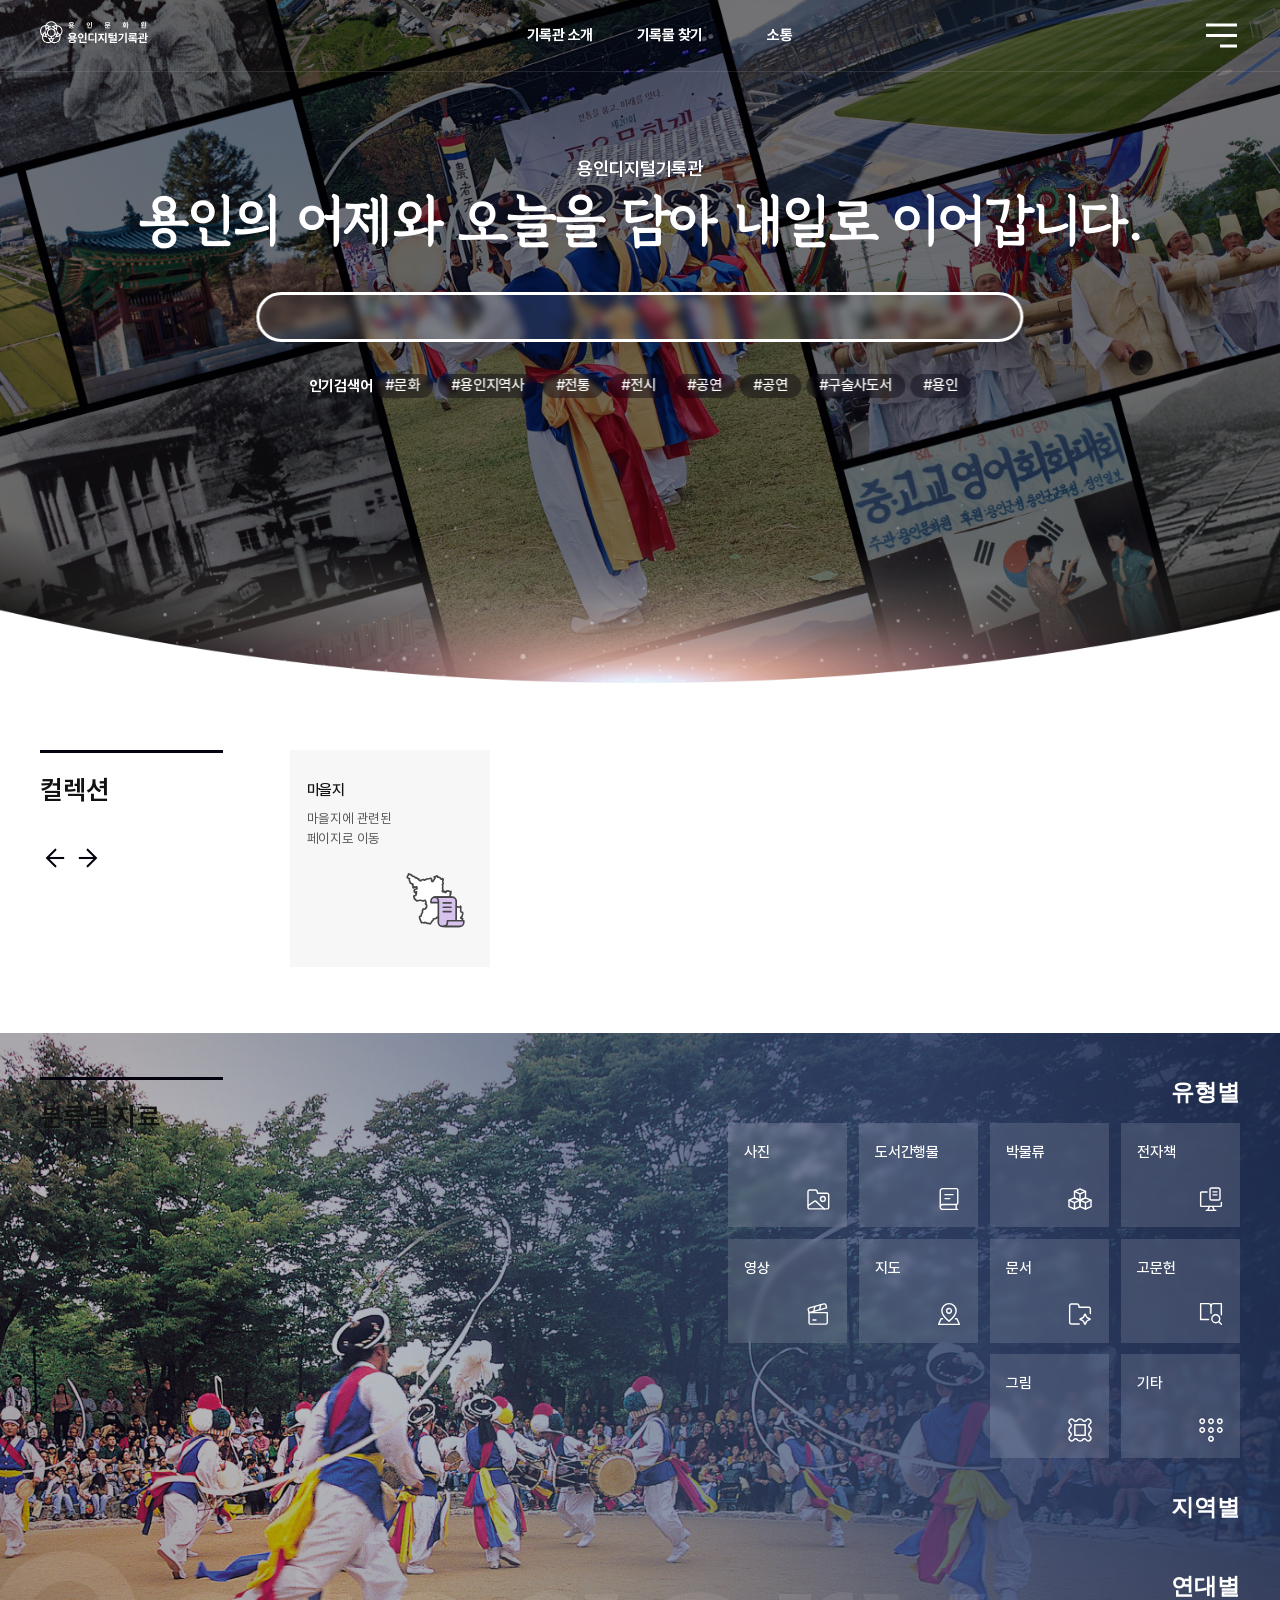
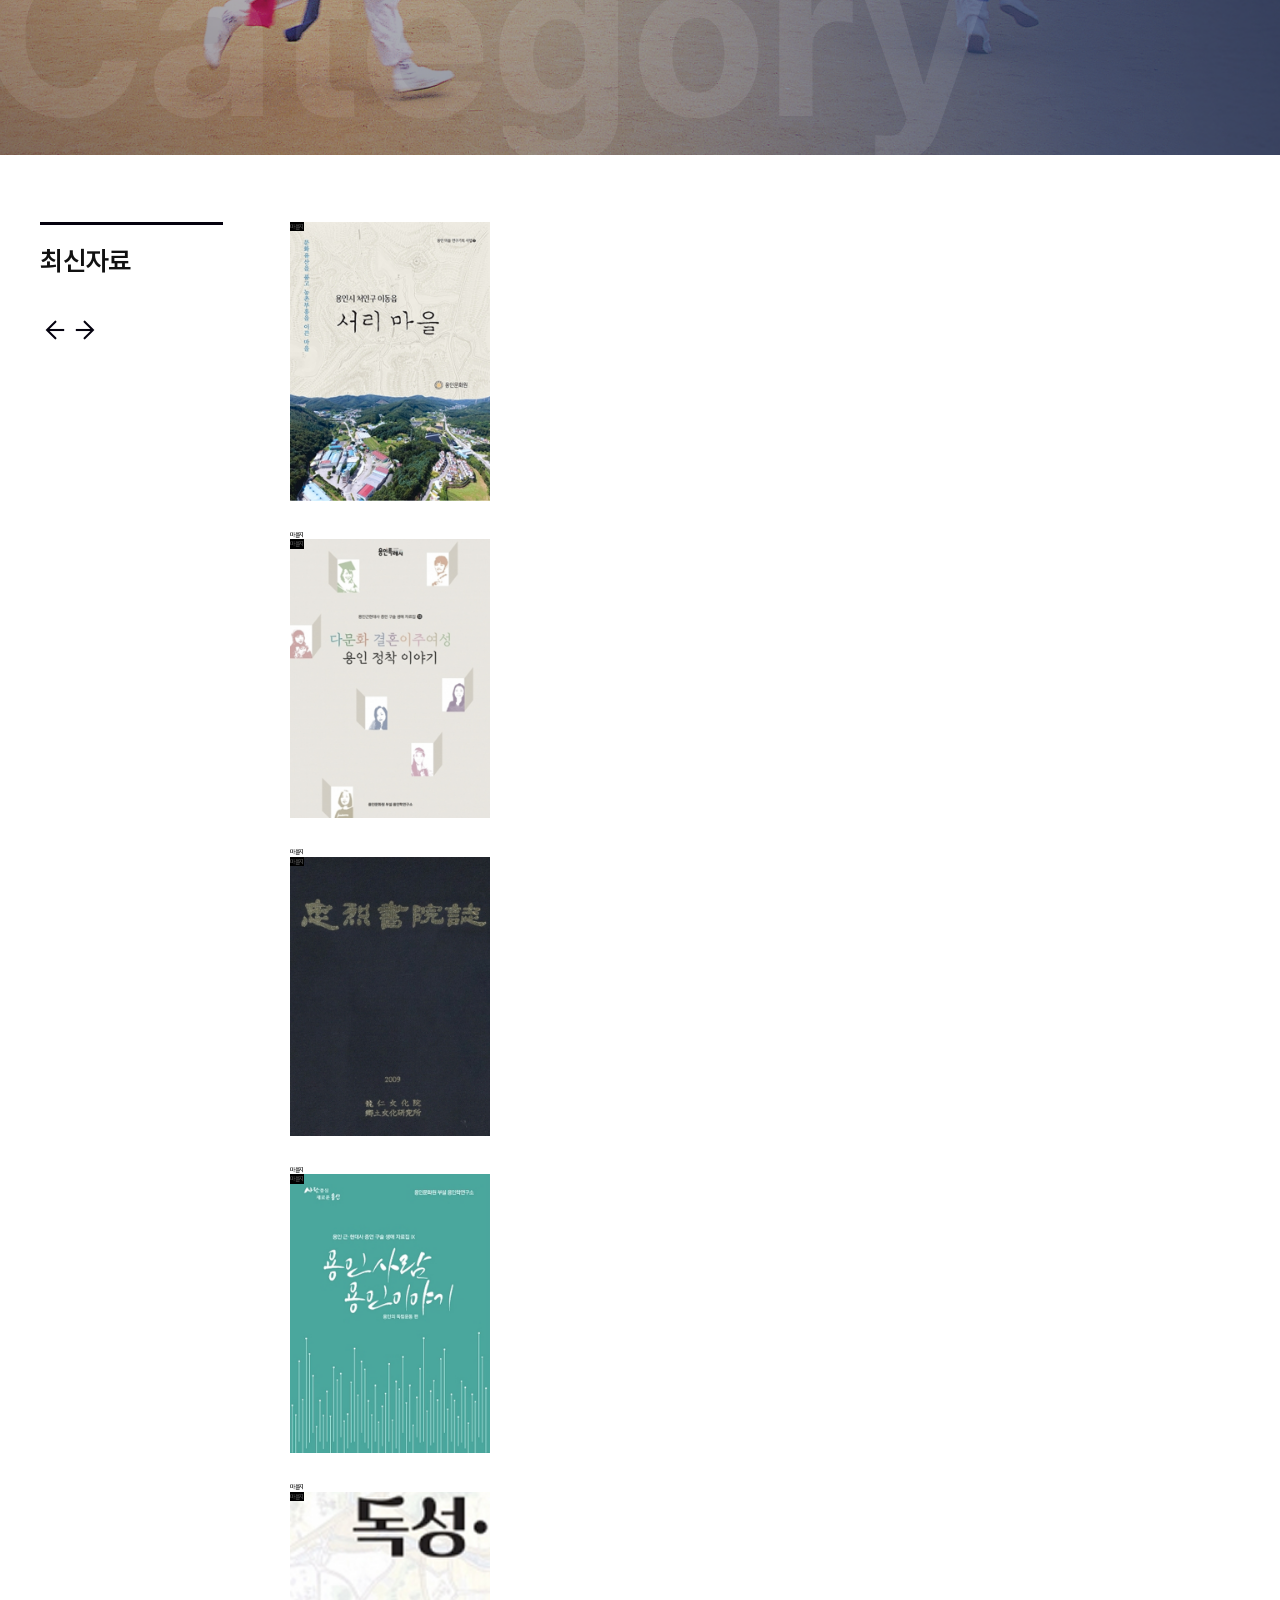
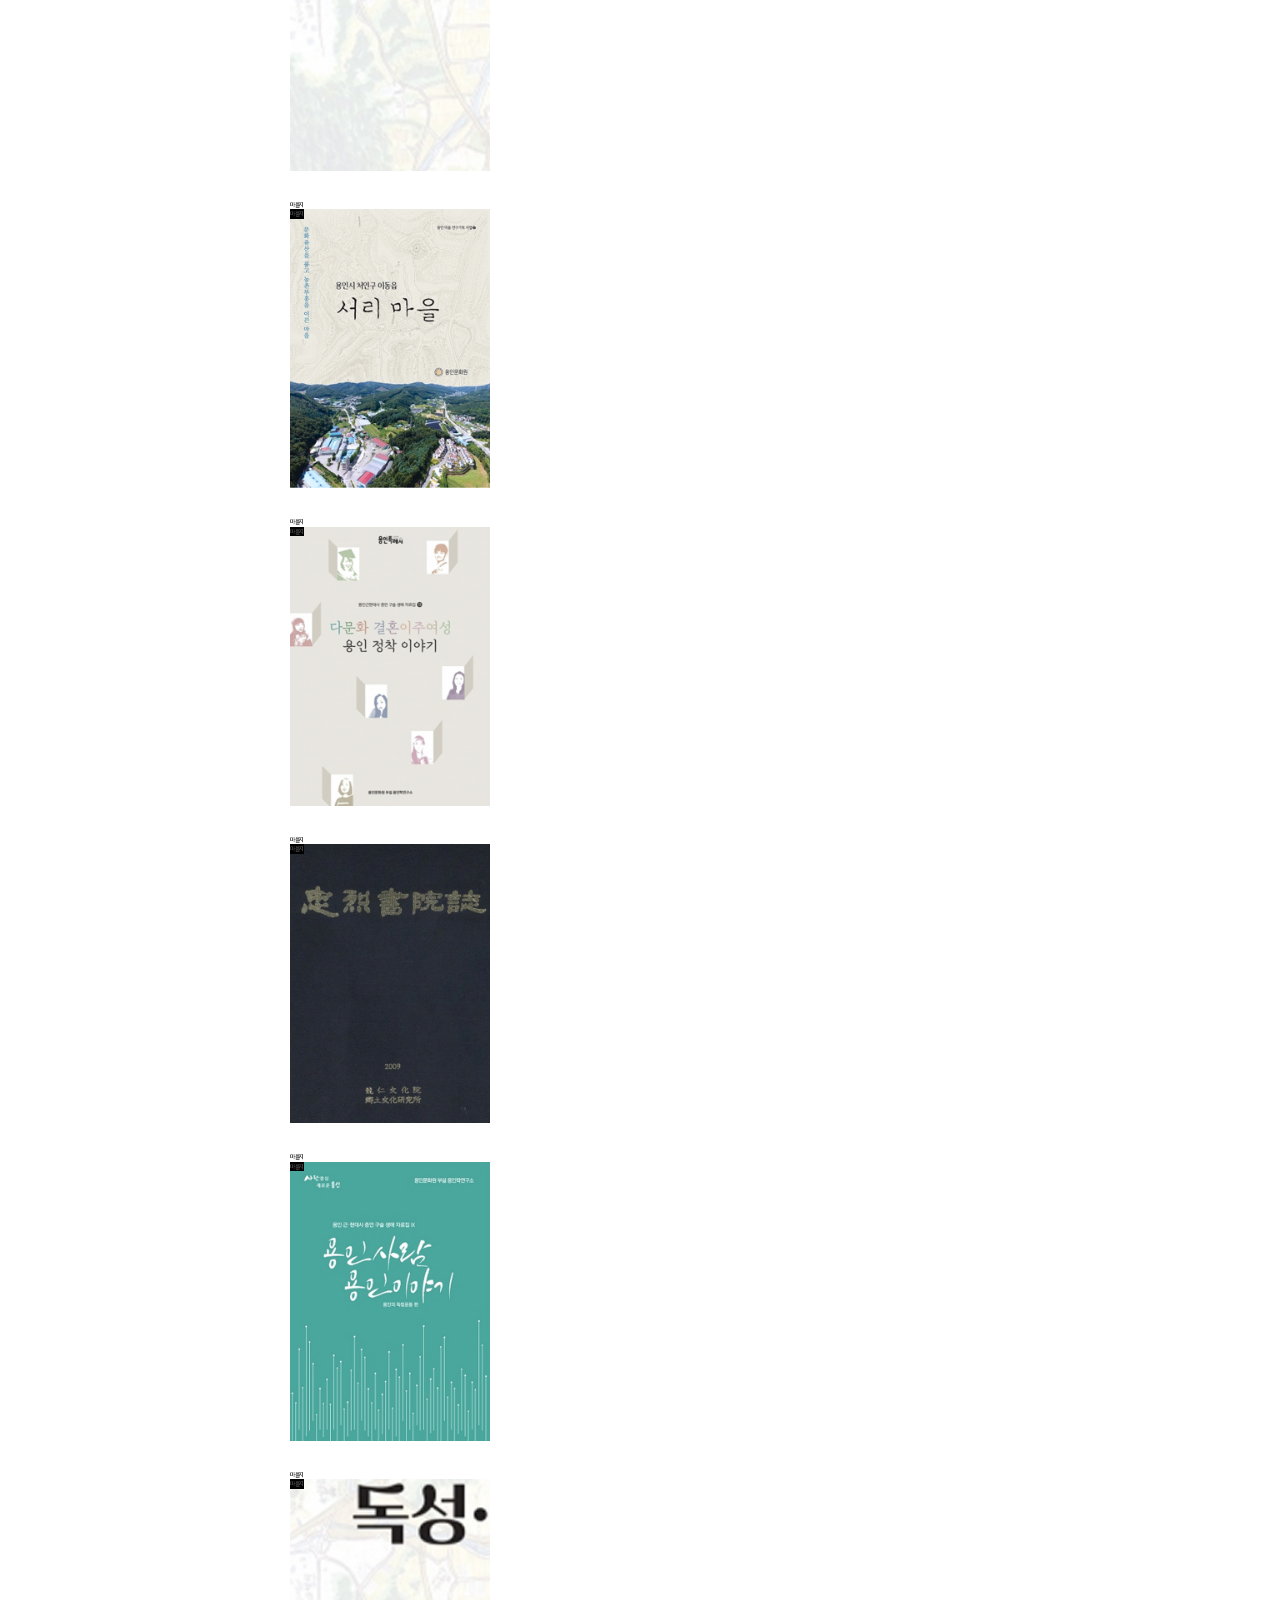
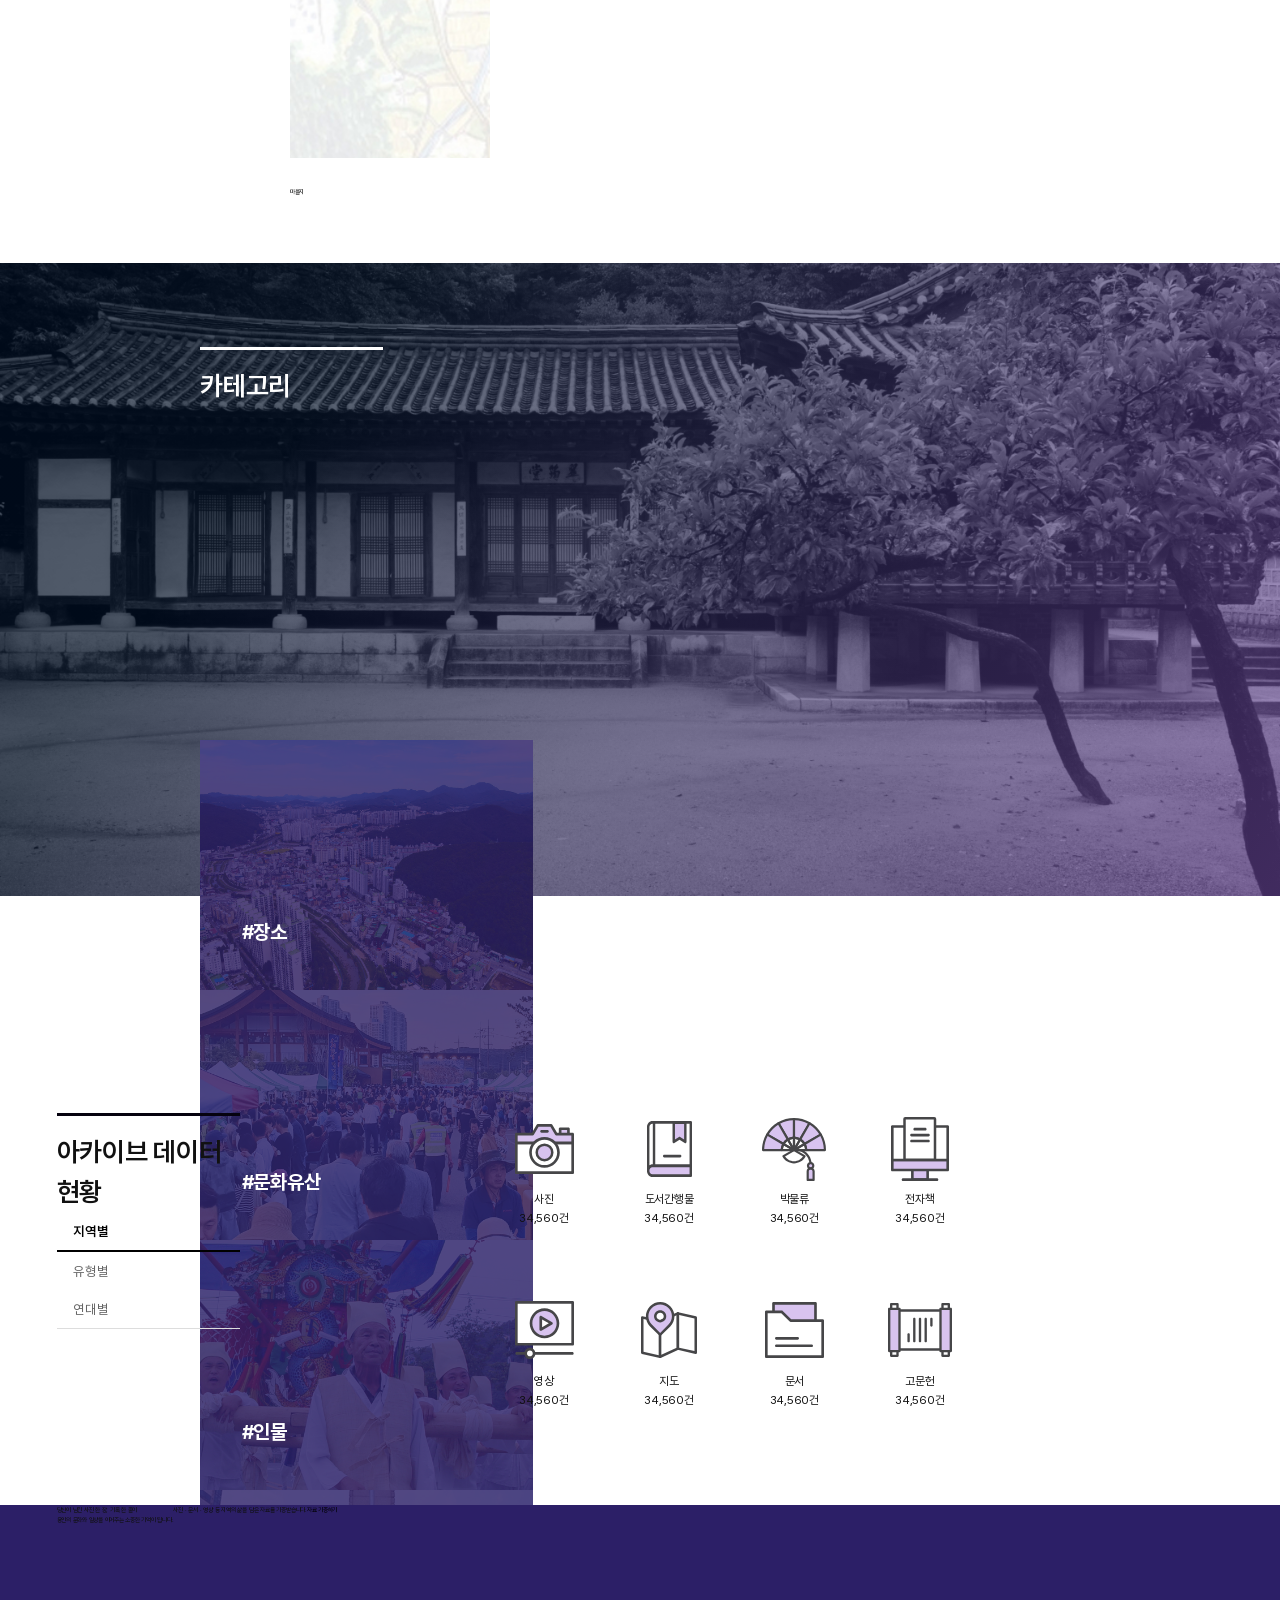
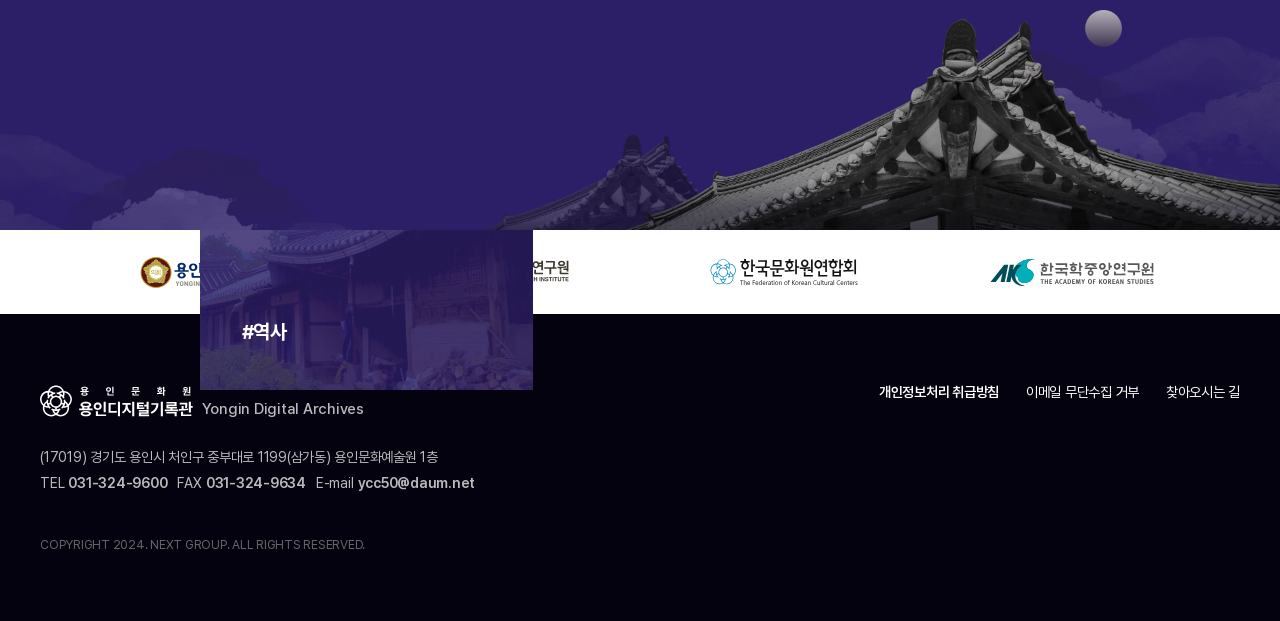
==== commit 643db458: "[pub] 퍼블 작업" ====
--- a/index.html
+++ b/index.html
@@ -98,7 +98,7 @@
             <div class="se2__rightSwiper swiper-container">
               <div class="swiper-wrapper">
                 <div class="swiper-slide">
-                  <a href="javascript:void(0)" class="item">
+                  <a href="javascript:void(0)">
                     <div class="se2-item">
                       <span class="cate"></span>
                       <span class="tit">마을지</span>
@@ -110,7 +110,7 @@
                   </a>
                 </div>
                 <div class="swiper-slide">
-                  <a href="javascript:void(0)" class="item">
+                  <a href="javascript:void(0)">
                     <div class="se2-item">
                       <span class="cate"></span>
                       <span class="tit">마을지</span>
@@ -122,7 +122,7 @@
                   </a>
                 </div>
                 <div class="swiper-slide">
-                  <a href="javascript:void(0)" class="item">
+                  <a href="javascript:void(0)">
                     <div class="se2-item">
                       <span class="cate"></span>
                       <span class="tit">마을지</span>
@@ -134,7 +134,7 @@
                   </a>
                 </div>
                 <div class="swiper-slide">
-                  <a href="javascript:void(0)" class="item">
+                  <a href="javascript:void(0)">
                     <div class="se2-item">
                       <span class="cate"></span>
                       <span class="tit">마을지</span>
@@ -146,7 +146,7 @@
                   </a>
                 </div>
                 <div class="swiper-slide">
-                  <a href="javascript:void(0)" class="item">
+                  <a href="javascript:void(0)">
                     <div class="se2-item">
                       <span class="cate"></span>
                       <span class="tit">마을지</span>
@@ -158,7 +158,7 @@
                   </a>
                 </div>
                 <div class="swiper-slide">
-                  <a href="javascript:void(0)" class="item">
+                  <a href="javascript:void(0)">
                     <div class="se2-item">
                       <span class="cate"></span>
                       <span class="tit">마을지</span>
@@ -170,7 +170,7 @@
                   </a>
                 </div>
                 <div class="swiper-slide">
-                  <a href="javascript:void(0)" class="item">
+                  <a href="javascript:void(0)">
                     <div class="se2-item">
                       <span class="cate"></span>
                       <span class="tit">마을지</span>
@@ -182,7 +182,7 @@
                   </a>
                 </div>
                 <div class="swiper-slide">
-                  <a href="javascript:void(0)" class="item">
+                  <a href="javascript:void(0)">
                     <div class="se2-item">
                       <span class="cate"></span>
                       <span class="tit">마을지</span>
@@ -194,7 +194,7 @@
                   </a>
                 </div>
                 <div class="swiper-slide">
-                  <a href="javascript:void(0)" class="item">
+                  <a href="javascript:void(0)">
                     <div class="se2-item">
                       <span class="cate"></span>
                       <span class="tit">마을지</span>
@@ -206,7 +206,7 @@
                   </a>
                 </div>
                 <div class="swiper-slide">
-                  <a href="javascript:void(0)" class="item">
+                  <a href="javascript:void(0)">
                     <div class="se2-item">
                       <span class="cate"></span>
                       <span class="tit">마을지</span>
@@ -423,6 +423,7 @@
             <p class="sec-tit">최신자료</p>
             <div class="btn_wrap">
               <button class="nav-button prev"></button>
+              <div class="swiper-pagination"></div>
               <button class="nav-button next"></button>
             </div>
           </div>
@@ -430,130 +431,100 @@
             <div class="se4__rightSwiper swiper-container">
               <div class="swiper-wrapper">
                 <div class="swiper-slide">
-                  <a href="javascript:void(0)" class="item">
-                    <div class="se4-item">
-                      <span class="cate"></span>
-                      <span class="tit">마을지</span>
-                      <span class="txt">마을지에 관련된 페이지로 이동</span>
-                      <span class="img-wrap">
-                        <img src="./resource/image/main/se4-icon-01.svg">
-                      </span>
-                    </div>
-                  </a>
-                </div>
-                <div class="swiper-slide">
-                  <a href="javascript:void(0)" class="item">
-                    <div class="se4-item">
-                      <span class="cate"></span>
-                      <span class="tit">마을지</span>
-                      <span class="txt">마을지에 관련된 페이지로 이동</span>
-                      <span class="img-wrap">
-                        <img src="./resource/image/main/se4-icon-02.svg">
-                      </span>
-                    </div>
-                  </a>
-                </div>
-                <div class="swiper-slide">
-                  <a href="javascript:void(0)" class="item">
-                    <div class="se4-item">
-                      <span class="cate"></span>
-                      <span class="tit">마을지</span>
-                      <span class="txt">마을지에 관련된 페이지로 이동</span>
-                      <span class="img-wrap">
-                        <img src="./resource/image/main/se4-icon-03.svg">
-                      </span>
-                    </div>
-                  </a>
-                </div>
-                <div class="swiper-slide">
-                  <a href="javascript:void(0)" class="item">
-                    <div class="se4-item">
-                      <span class="cate"></span>
-                      <span class="tit">마을지</span>
-                      <span class="txt">마을지에 관련된 페이지로 이동</span>
-                      <span class="img-wrap">
-                        <img src="./resource/image/main/se4-icon-04.svg">
-                      </span>
-                    </div>
-                  </a>
-                </div>
-                <div class="swiper-slide">
-                  <a href="javascript:void(0)" class="item">
-                    <div class="se4-item">
-                      <span class="cate"></span>
-                      <span class="tit">마을지</span>
-                      <span class="txt">마을지에 관련된 페이지로 이동</span>
-                      <span class="img-wrap">
-                        <img src="./resource/image/main/se4-icon-05.svg">
-                      </span>
-                    </div>
-                  </a>
-                </div>
-                <div class="swiper-slide">
-                  <a href="javascript:void(0)" class="item">
-                    <div class="se4-item">
-                      <span class="cate"></span>
-                      <span class="tit">마을지</span>
-                      <span class="txt">마을지에 관련된 페이지로 이동</span>
-                      <span class="img-wrap">
-                        <img src="./resource/image/main/se4-icon-01.svg">
-                      </span>
-                    </div>
-                  </a>
-                </div>
-                <div class="swiper-slide">
-                  <a href="javascript:void(0)" class="item">
-                    <div class="se4-item">
-                      <span class="cate"></span>
-                      <span class="tit">마을지</span>
-                      <span class="txt">마을지에 관련된 페이지로 이동</span>
-                      <span class="img-wrap">
-                        <img src="./resource/image/main/se4-icon-02.svg">
-                      </span>
-                    </div>
-                  </a>
-                </div>
-                <div class="swiper-slide">
-                  <a href="javascript:void(0)" class="item">
-                    <div class="se4-item">
-                      <span class="cate"></span>
-                      <span class="tit">마을지</span>
-                      <span class="txt">마을지에 관련된 페이지로 이동</span>
-                      <span class="img-wrap">
-                        <img src="./resource/image/main/se4-icon-03.svg">
-                      </span>
-                    </div>
-                  </a>
-                </div>
-                <div class="swiper-slide">
-                  <a href="javascript:void(0)" class="item">
-                    <div class="se4-item">
-                      <span class="cate"></span>
-                      <span class="tit">마을지</span>
-                      <span class="txt">마을지에 관련된 페이지로 이동</span>
-                      <span class="img-wrap">
-                        <img src="./resource/image/main/se4-icon-04.svg">
-                      </span>
-                    </div>
-                  </a>
-                </div>
-                <div class="swiper-slide">
-                  <a href="javascript:void(0)" class="item">
-                    <div class="se4-item">
-                      <span class="cate"></span>
-                      <span class="tit">마을지</span>
-                      <span class="txt">마을지에 관련된 페이지로 이동</span>
-                      <span class="img-wrap">
-                        <img src="./resource/image/main/se4-icon-05.svg">
-                      </span>
-                    </div>
-                  </a>
+                  <a href="javascript:void(0)">
+                    <span class="cate">마을지</span>
+                    <span class="img-wrap">
+                        <img src="./resource/image/main/se4-cover-01.jpg">
+                    </span>
+                  </a>
+                  <span class="tit">마을지</span>
+                </div>
+                <div class="swiper-slide">
+                  <a href="javascript:void(0)">
+                    <span class="cate">마을지</span>
+                    <span class="img-wrap">
+                        <img src="./resource/image/main/se4-cover-02.jpg">
+                    </span>
+                  </a>
+                  <span class="tit">마을지</span>
+                </div>
+                <div class="swiper-slide">
+                  <a href="javascript:void(0)">
+                    <span class="cate">마을지</span>
+                    <span class="img-wrap">
+                        <img src="./resource/image/main/se4-cover-03.jpg">
+                    </span>
+                  </a>
+                  <span class="tit">마을지</span>
+                </div>
+                <div class="swiper-slide">
+                  <a href="javascript:void(0)">
+                    <span class="cate">마을지</span>
+                    <span class="img-wrap">
+                        <img src="./resource/image/main/se4-cover-04.jpg">
+                    </span>
+                  </a>
+                  <span class="tit">마을지</span>
+                </div>
+                <div class="swiper-slide">
+                  <a href="javascript:void(0)">
+                    <span class="cate">마을지</span>
+                    <span class="img-wrap">
+                        <img src="./resource/image/main/se4-cover-05.jpg">
+                    </span>
+                  </a>
+                  <span class="tit">마을지</span>
+                </div>
+                <div class="swiper-slide">
+                  <a href="javascript:void(0)">
+                    <span class="cate">마을지</span>
+                    <span class="img-wrap">
+                        <img src="./resource/image/main/se4-cover-01.jpg">
+                    </span>
+                  </a>
+                  <span class="tit">마을지</span>
+                </div>
+                <div class="swiper-slide">
+                  <a href="javascript:void(0)">
+                    <span class="cate">마을지</span>
+                    <span class="img-wrap">
+                        <img src="./resource/image/main/se4-cover-02.jpg">
+                    </span>
+                  </a>
+                  <span class="tit">마을지</span>
+                </div>
+                <div class="swiper-slide">
+                  <a href="javascript:void(0)">
+                    <span class="cate">마을지</span>
+                    <span class="img-wrap">
+                        <img src="./resource/image/main/se4-cover-03.jpg">
+                    </span>
+                  </a>
+                  <span class="tit">마을지</span>
+                </div>
+                <div class="swiper-slide">
+                  <a href="javascript:void(0)">
+                    <span class="cate">마을지</span>
+                    <span class="img-wrap">
+                        <img src="./resource/image/main/se4-cover-04.jpg">
+                    </span>
+                  </a>
+                  <span class="tit">마을지</span>
+                </div>
+                <div class="swiper-slide">
+                  <a href="javascript:void(0)">
+                    <span class="cate">마을지</span>
+                    <span class="img-wrap">
+                        <img src="./resource/image/main/se4-cover-05.jpg">
+                    </span>
+                  </a>
+                  <span class="tit">마을지</span>
                 </div>
               </div>
 
               <!-- Pagination Bullets -->
               <div class="swiper-scrollbar"></div>
-              <div class="swiper-pagination"></div>
+              
 
 
 
